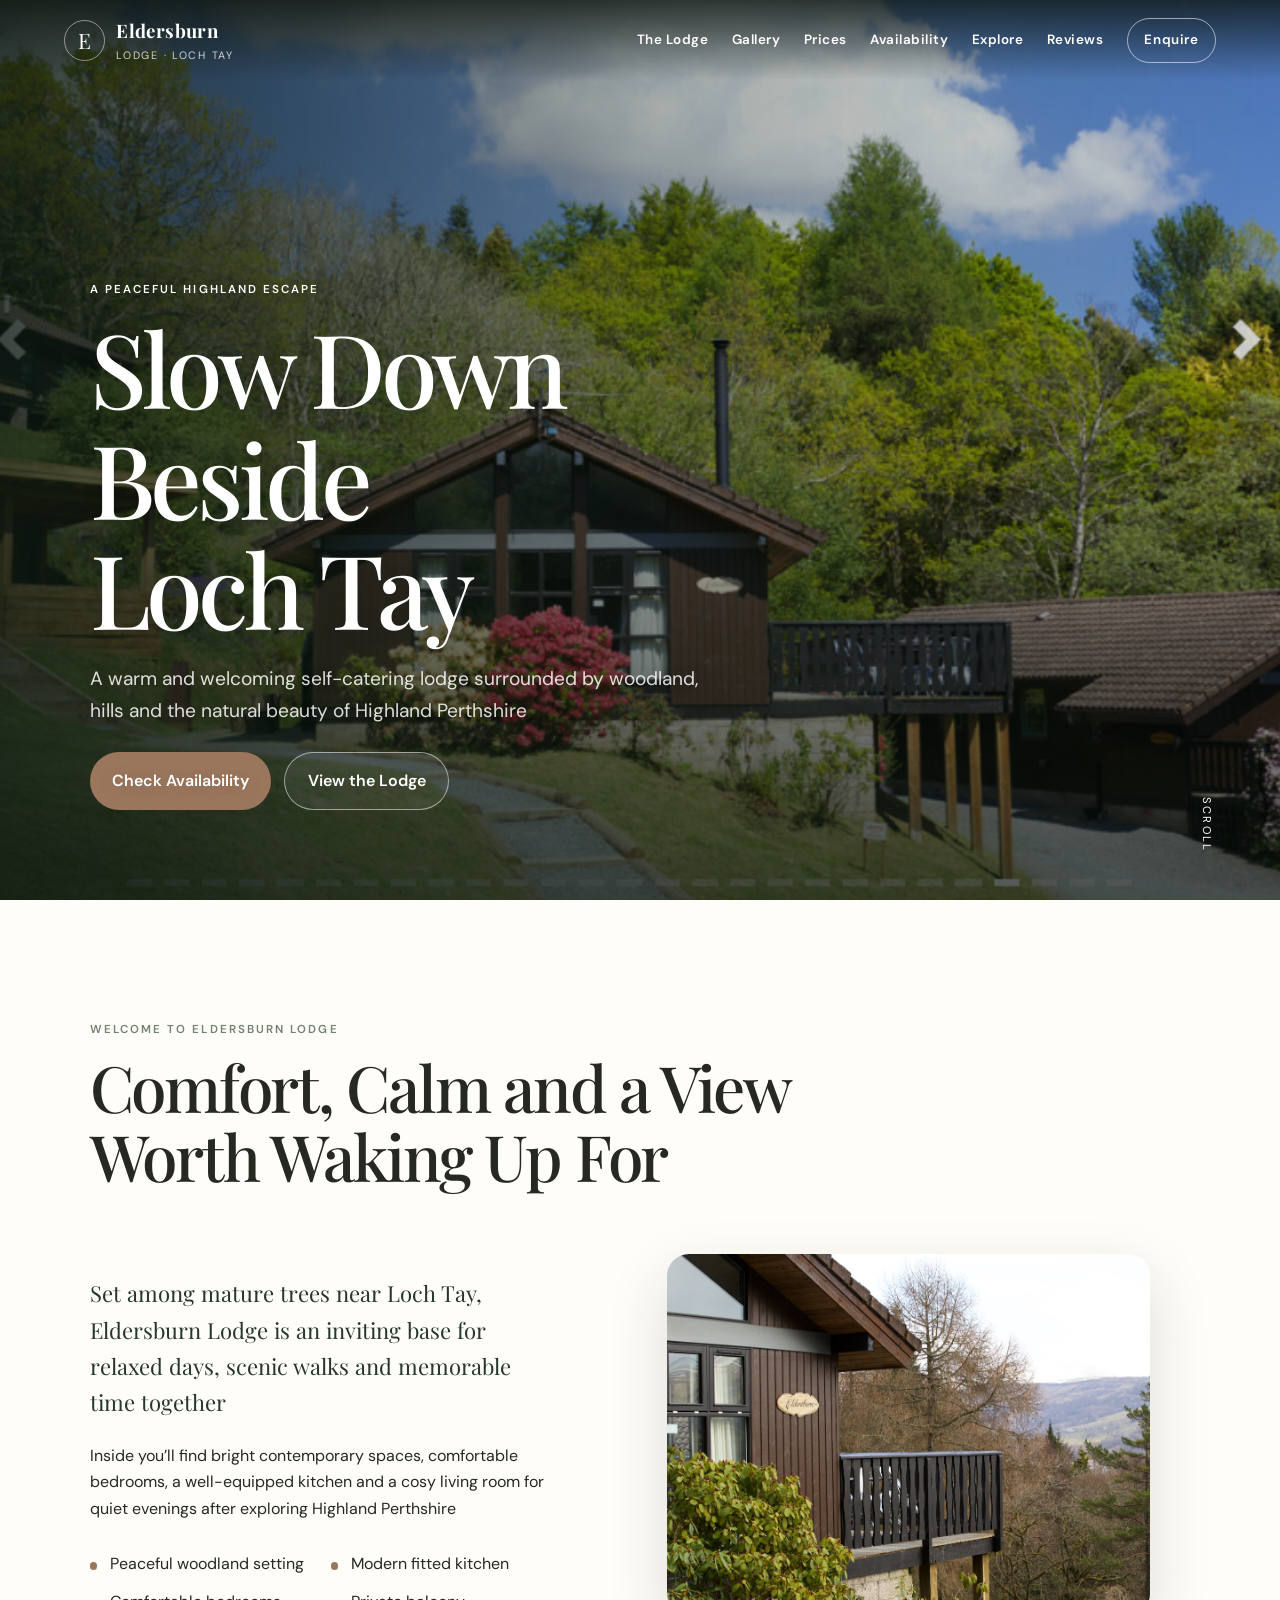
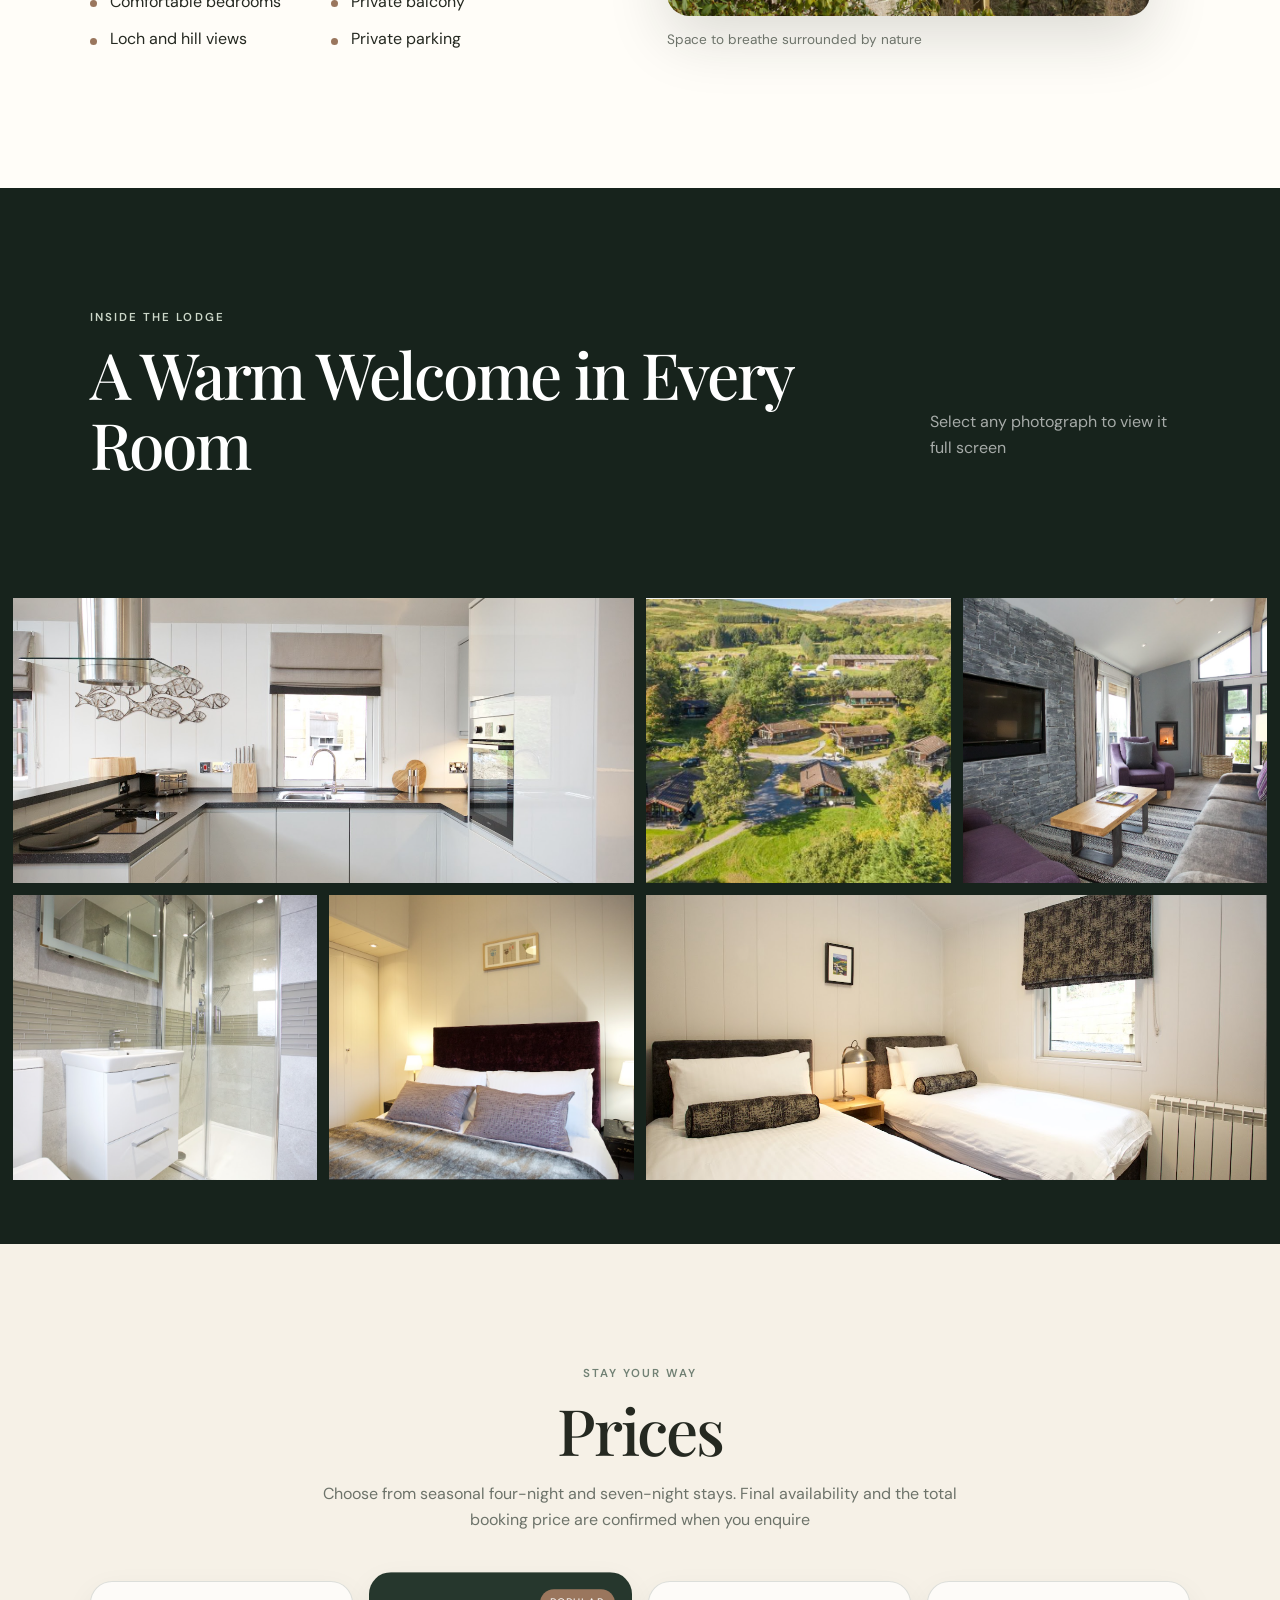
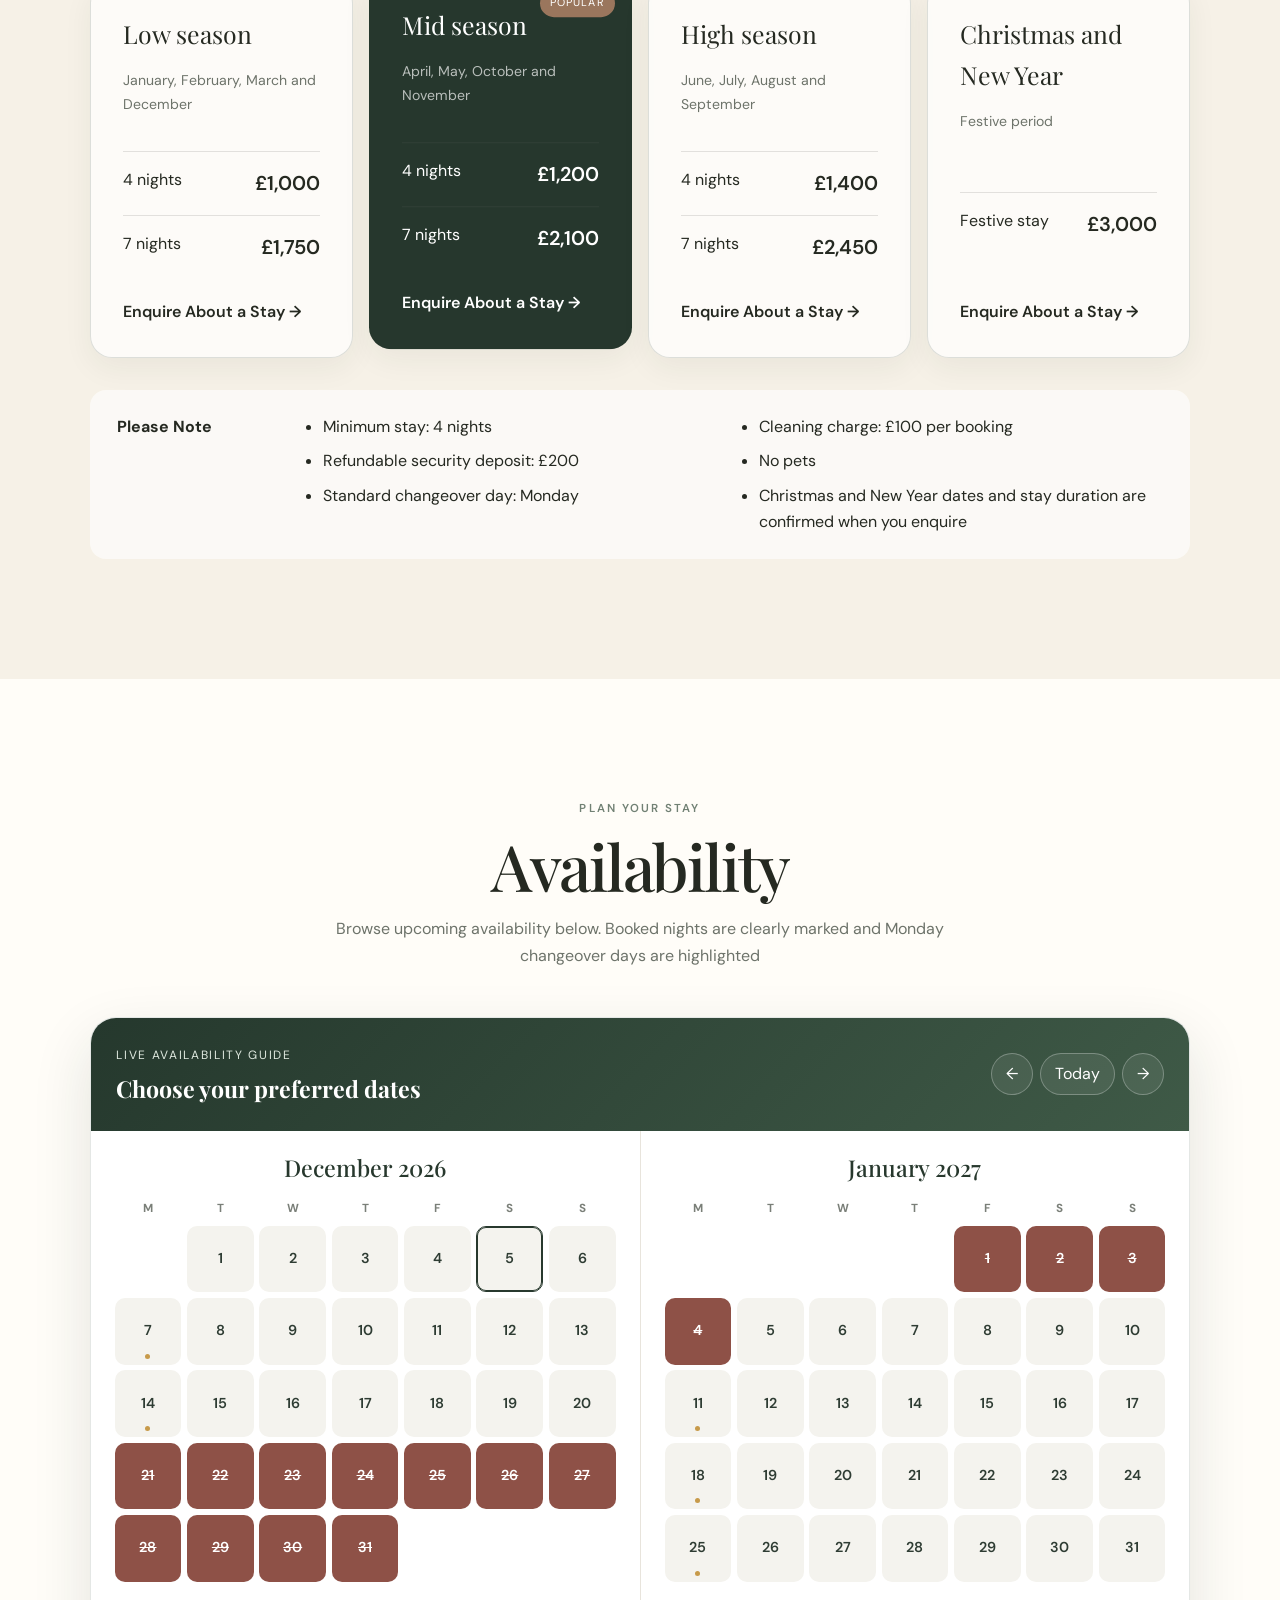
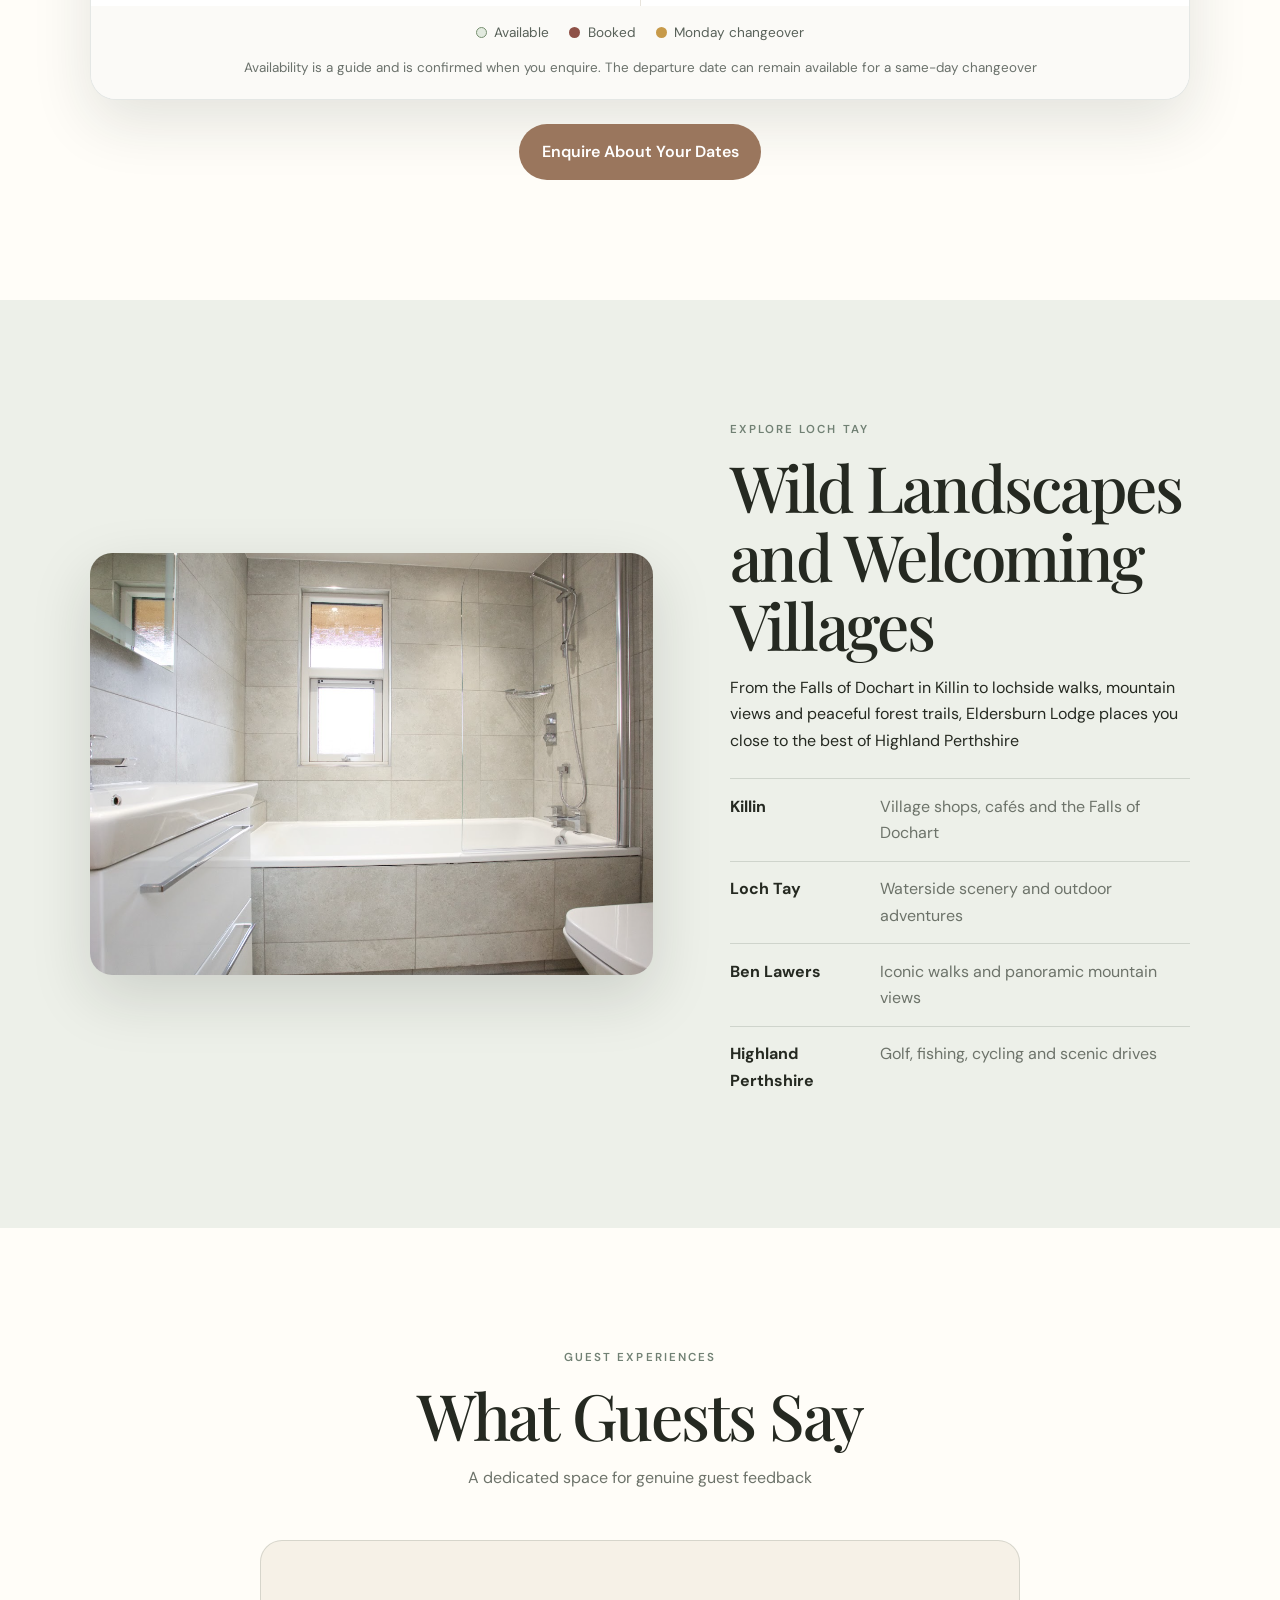
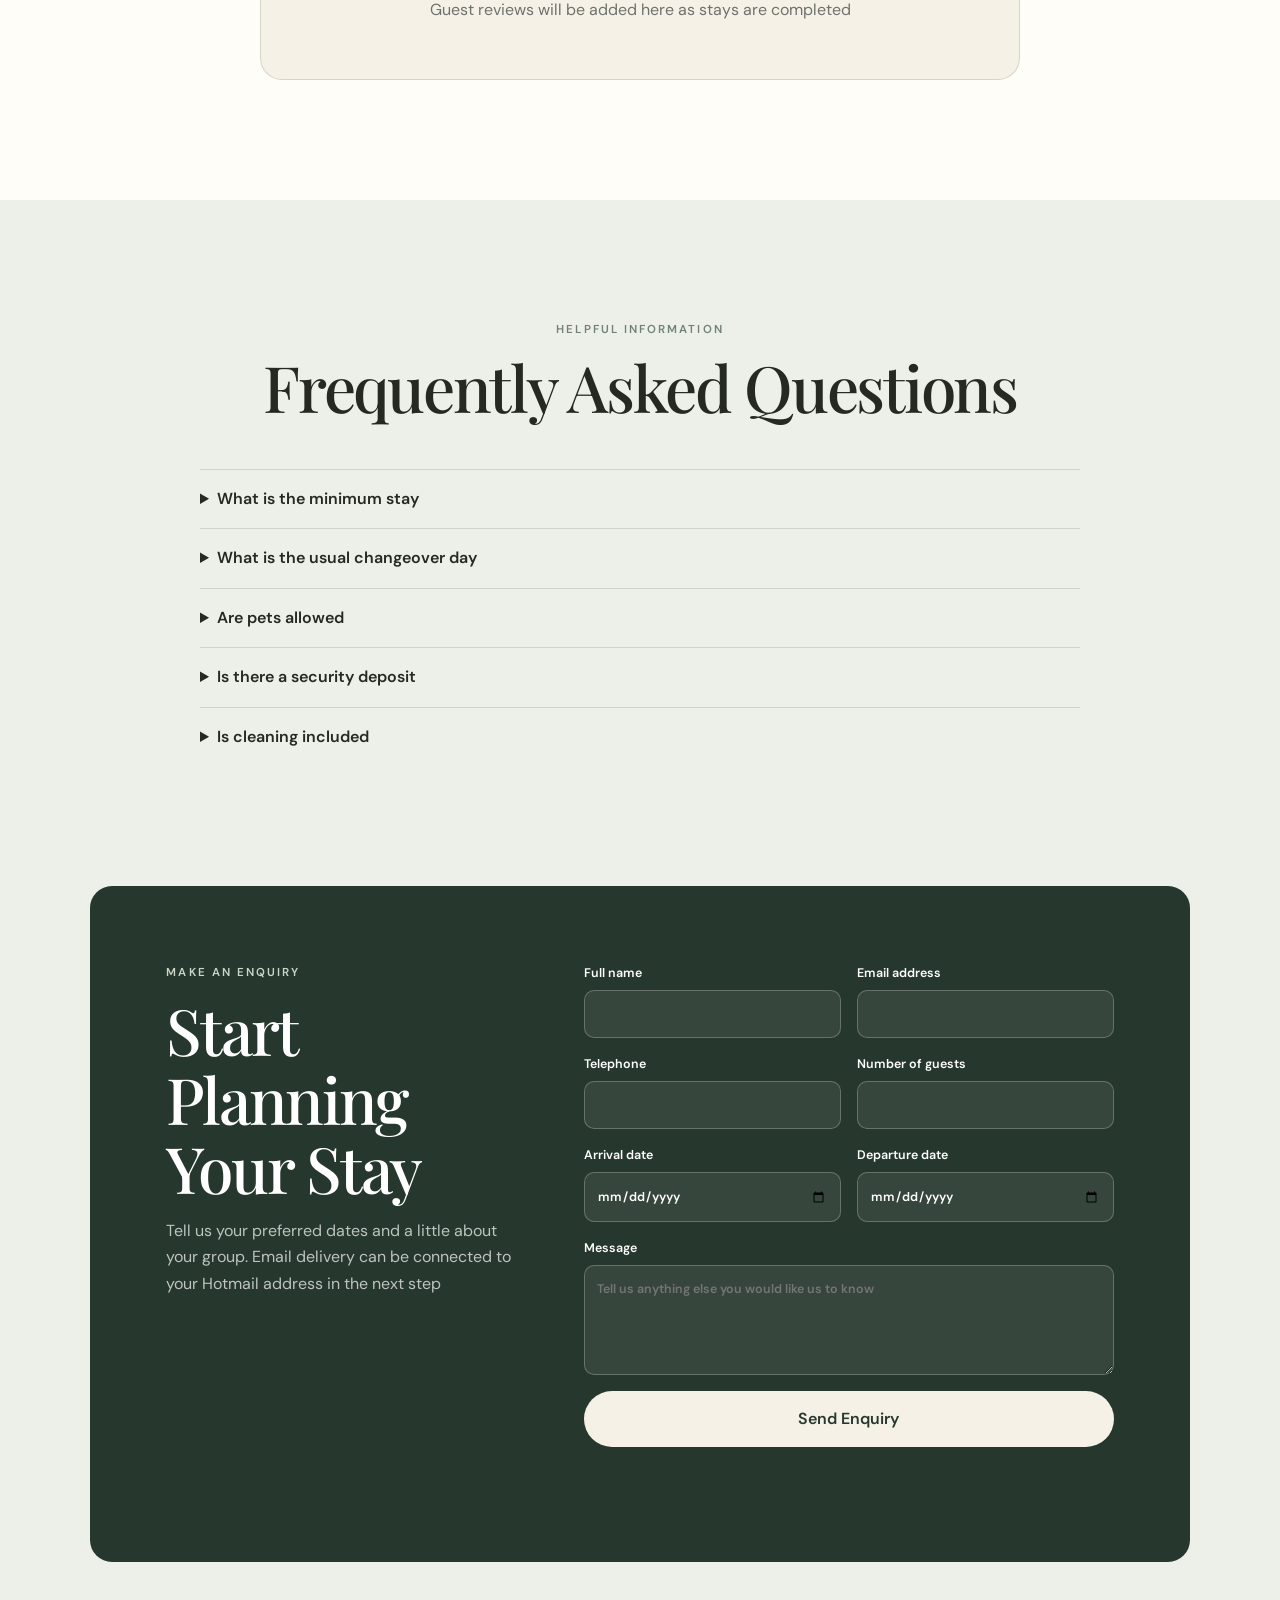
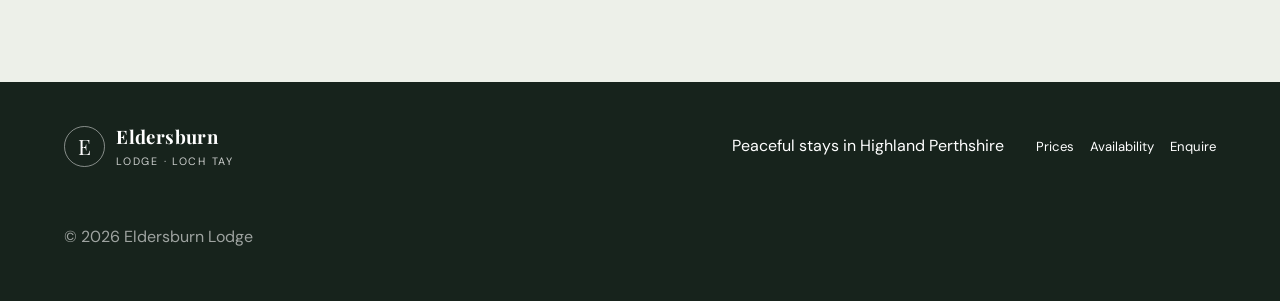
==== index.html @ 66b7338e "Update index.html" ====
<!doctype html>
<html lang="en-GB">
<head>
  <meta charset="utf-8">
  <meta name="viewport" content="width=device-width, initial-scale=1">
  <meta name="description" content="Eldersburn Lodge, a peaceful self-catering holiday lodge near Loch Tay and Killin in Highland Perthshire">
  <meta name="theme-color" content="#27382d">
  <meta property="og:title" content="Eldersburn Lodge | Loch Tay">
  <meta property="og:description" content="A peaceful Highland retreat near Loch Tay and Killin">
  <meta property="og:image" content="image1.png">
  <title>Eldersburn Lodge | Loch Tay</title>
  <link rel="preconnect" href="https://fonts.googleapis.com">
  <link rel="preconnect" href="https://fonts.gstatic.com" crossorigin>
  <link href="https://fonts.googleapis.com/css2?family=DM+Sans:wght@400;500;600&family=Playfair+Display:wght@500;600&display=swap" rel="stylesheet">
  <link rel="stylesheet" href="styles.css">
</head>
<body>
  <a class="skip-link" href="#main">Skip to content</a>

  <header class="site-header" id="top">
    <a class="brand" href="#top" aria-label="Eldersburn Lodge home">
      <span class="brand-mark">E</span>
      <span><strong>Eldersburn</strong><small>Lodge · Loch Tay</small></span>
    </a>
    <button class="menu-toggle" aria-expanded="false" aria-controls="site-nav">Menu</button>
    <nav id="site-nav" aria-label="Main navigation">
      <a href="#lodge">The Lodge</a>
      <a href="#gallery">Gallery</a>
      <a href="#prices">Prices</a>
      <a href="#availability">Availability</a>
      <a href="#area">Explore</a>
      <a href="#reviews">Reviews</a>
      <a class="nav-cta" href="#contact">Enquire</a>
    </nav>
  </header>

  <main id="main">
    <section class="hero" aria-labelledby="hero-title">
      <img src="image1.png" alt="Eldersburn Lodge in its peaceful woodland setting" class="hero-image">
      <div class="hero-shade"></div>
      <div class="hero-content">
        <p class="eyebrow">A peaceful Highland escape</p>
        <h1 id="hero-title">Slow Down Beside<br>Loch Tay</h1>
        <p class="hero-copy">A warm and welcoming self-catering lodge surrounded by woodland, hills and the natural beauty of Highland Perthshire</p>
        <div class="hero-actions">
          <a class="button button-primary" href="#availability">Check Availability</a>
          <a class="button button-ghost" href="#gallery">View the Lodge</a>
        </div>
      </div>
      <a class="scroll-cue" href="#lodge" aria-label="Scroll to lodge details">Scroll</a>
    </section>

    <section class="intro section" id="lodge">
      <div class="section-heading reveal">
        <p class="eyebrow dark">Welcome to Eldersburn Lodge</p>
        <h2>Comfort, Calm and a View Worth Waking Up For</h2>
      </div>
      <div class="intro-grid">
        <div class="intro-copy reveal">
          <p class="lead">Set among mature trees near Loch Tay, Eldersburn Lodge is an inviting base for relaxed days, scenic walks and memorable time together</p>
          <p>Inside you’ll find bright contemporary spaces, comfortable bedrooms, a well-equipped kitchen and a cosy living room for quiet evenings after exploring Highland Perthshire</p>
          <div class="feature-list" aria-label="Lodge highlights">
            <span>Peaceful woodland setting</span>
            <span>Modern fitted kitchen</span>
            <span>Comfortable bedrooms</span>
            <span>Private balcony</span>
            <span>Loch and hill views</span>
            <span>Private parking</span>
          </div>
        </div>
        <figure class="feature-image reveal">
          <img src="image2.png" alt="Eldersburn Lodge balcony overlooking the woodland landscape">
          <figcaption>Space to breathe surrounded by nature</figcaption>
        </figure>
      </div>
    </section>

    <section class="gallery-section" id="gallery">
      <div class="gallery-heading section reveal">
        <div>
          <p class="eyebrow light">Inside the lodge</p>
          <h2>A Warm Welcome in Every Room</h2>
        </div>
        <p>Select any photograph to view it full screen</p>
      </div>
      <div class="gallery-grid">
        <button class="gallery-item gallery-wide" data-image="image5.png" aria-label="Open living room photograph"><img src="image5.png" alt="Cosy contemporary living room with stone feature wall"></button>
        <button class="gallery-item" data-image="image4.png" aria-label="Open kitchen photograph"><img src="image4.png" alt="Bright modern fitted kitchen"></button>
        <button class="gallery-item" data-image="image6.png" aria-label="Open double bedroom photograph"><img src="image6.png" alt="Comfortable double bedroom"></button>
        <button class="gallery-item" data-image="image8.png" aria-label="Open twin bedroom photograph"><img src="image8.png" alt="Comfortable twin bedroom"></button>
        <button class="gallery-item" data-image="image7.png" aria-label="Open shower room photograph"><img src="image7.png" alt="Modern shower room"></button>
        <button class="gallery-item gallery-wide" data-image="image9.png" aria-label="Open bathroom photograph"><img src="image9.png" alt="Modern family bathroom"></button>
      </div>
    </section>

    <section class="prices section" id="prices">
      <div class="section-heading centred reveal">
        <p class="eyebrow dark">Stay your way</p>
        <h2>Prices</h2>
        <p>Choose from seasonal four-night and seven-night stays. Final availability and the total booking price are confirmed when you enquire</p>
      </div>
      <div id="price-grid" class="price-grid reveal" aria-live="polite"></div>
      <div id="price-notes" class="price-notes reveal"></div>
    </section>

    <section class="availability section" id="availability">
      <div class="section-heading centred reveal">
        <p class="eyebrow dark">Plan your stay</p>
        <h2>Availability</h2>
        <p>Browse upcoming availability below. Booked nights are clearly marked and Monday changeover days are highlighted</p>
      </div>
      <div class="calendar-shell reveal">
        <div class="calendar-topline">
          <div>
            <span class="calendar-kicker">Live availability guide</span>
            <strong>Choose your preferred dates</strong>
          </div>
          <div class="calendar-nav">
            <button id="prev-month" type="button" aria-label="Show previous months">←</button>
            <button id="today-month" type="button">Today</button>
            <button id="next-month" type="button" aria-label="Show next months">→</button>
          </div>
        </div>
        <div id="calendar-months" class="calendar-months" aria-live="polite"></div>
        <div class="calendar-key">
          <span><i class="available-dot"></i>Available</span>
          <span><i class="booked-dot"></i>Booked</span>
          <span><i class="changeover-dot"></i>Monday changeover</span>
        </div>
        <p class="calendar-note">Availability is a guide and is confirmed when you enquire. The departure date can remain available for a same-day changeover</p>
      </div>
      <div class="availability-cta reveal">
        <a class="button button-primary" href="#contact">Enquire About Your Dates</a>
      </div>
    </section>

    <section class="area section" id="area">
      <div class="area-image reveal">
        <img src="image10.png" alt="Aerial view of the lodge site and surrounding Highland landscape">
      </div>
      <div class="area-copy reveal">
        <p class="eyebrow dark">Explore Loch Tay</p>
        <h2>Wild Landscapes and Welcoming Villages</h2>
        <p>From the Falls of Dochart in Killin to lochside walks, mountain views and peaceful forest trails, Eldersburn Lodge places you close to the best of Highland Perthshire</p>
        <div class="nearby-list">
          <div><strong>Killin</strong><span>Village shops, cafés and the Falls of Dochart</span></div>
          <div><strong>Loch Tay</strong><span>Waterside scenery and outdoor adventures</span></div>
          <div><strong>Ben Lawers</strong><span>Iconic walks and panoramic mountain views</span></div>
          <div><strong>Highland Perthshire</strong><span>Golf, fishing, cycling and scenic drives</span></div>
        </div>
      </div>
    </section>

    <section class="reviews section" id="reviews">
      <div class="section-heading centred reveal">
        <p class="eyebrow dark">Guest experiences</p>
        <h2>What Guests Say</h2>
        <p>A dedicated space for genuine guest feedback</p>
      </div>
      <div class="review-coming reveal">
        <p>Guest reviews will be added here as stays are completed</p>
      </div>
    </section>

    <section class="faq section" id="faq">
      <div class="section-heading centred reveal">
        <p class="eyebrow dark">Helpful information</p>
        <h2>Frequently Asked Questions</h2>
      </div>
      <div class="faq-list reveal">
        <details><summary>What is the minimum stay</summary><p>The minimum stay is four nights</p></details>
        <details><summary>What is the usual changeover day</summary><p>The standard changeover day is Monday</p></details>
        <details><summary>Are pets allowed</summary><p>No pets are permitted at Eldersburn Lodge</p></details>
        <details><summary>Is there a security deposit</summary><p>A refundable security deposit of £200 applies to each booking</p></details>
        <details><summary>Is cleaning included</summary><p>A £100 cleaning charge is added to each booking</p></details>
      </div>
    </section>

    <section class="contact section" id="contact">
      <div class="contact-panel reveal">
        <div class="contact-copy">
          <p class="eyebrow light">Make an enquiry</p>
          <h2>Start Planning Your Stay</h2>
          <p>Tell us your preferred dates and a little about your group. Email delivery can be connected to your Hotmail address in the next step</p>
        </div>
        <form
  id="enquiry-form"
  class="enquiry-form"
  action="https://api.web3forms.com/submit"
  method="POST"
>
  <input
    type="hidden"
    name="access_key"
    value="c713b355-9722-47a0-9a11-5f184ff45fe0"
  >
  <input
    type="hidden"
    name="subject"
    value="New enquiry from Eldersburn Lodge website"
  >
  <input
    type="hidden"
    name="from_name"
    value="Eldersburn Lodge"
    >
          <div class="field-row">
            <label>Full name<input type="text" name="name" required autocomplete="name"></label>
            <label>Email address<input type="email" name="email" required autocomplete="email"></label>
          </div>
          <div class="field-row">
            <label>Telephone<input type="tel" name="phone" autocomplete="tel"></label>
            <label>Number of guests<input type="number" name="guests" min="1" max="10"></label>
          </div>
          <div class="field-row">
            <label>Arrival date<input type="date" name="arrival" required></label>
            <label>Departure date<input type="date" name="departure" required></label>
          </div>
          <label>Message<textarea name="message" rows="4" placeholder="Tell us anything else you would like us to know"></textarea></label>
          <button class="button button-light" type="submit">Send Enquiry</button>
          <p id="form-status" class="form-status" aria-live="polite"></p>
        </form>
      </div>
    </section>
  </main>

  <footer>
    <a class="brand footer-brand" href="#top"><span class="brand-mark">E</span><span><strong>Eldersburn</strong><small>Lodge · Loch Tay</small></span></a>
    <p>Peaceful stays in Highland Perthshire</p>
    <div class="footer-links"><a href="#prices">Prices</a><a href="#availability">Availability</a><a href="#contact">Enquire</a></div>
    <p class="copyright">© <span id="year"></span> Eldersburn Lodge</p>
  </footer>

  <dialog id="lightbox" class="lightbox">
    <button id="close-lightbox" aria-label="Close photograph">×</button>
    <button id="prev-photo" class="lightbox-nav prev" aria-label="Previous photograph">‹</button>
    <img id="lightbox-image" src="" alt="Expanded lodge photograph">
    <button id="next-photo" class="lightbox-nav next" aria-label="Next photograph">›</button>
  </dialog>

  <script src="site-config.js"></script>
  <script src="script.js"></script>
</body>
</html>
---- styles.css ----
:root {
  --forest: #26372d;
  --forest-deep: #17231c;
  --sage: #718174;
  --moss: #89977d;
  --cream: #f6f1e7;
  --paper: #fffdf8;
  --sand: #d9cdbb;
  --clay: #9a765d;
  --ink: #252921;
  --muted: #6d736a;
  --line: rgba(38, 55, 45, .15);
  --shadow: 0 22px 60px rgba(24, 36, 28, .15);
  --radius: 22px;
}
* { box-sizing: border-box; }
html { scroll-behavior: smooth; }
body { margin: 0; color: var(--ink); background: var(--paper); font-family: "DM Sans", sans-serif; line-height: 1.65; }
img { display: block; width: 100%; }
a { color: inherit; }
button, input, textarea { font: inherit; }
.skip-link { position: fixed; left: 1rem; top: -5rem; z-index: 1000; background: #fff; padding: .75rem 1rem; border-radius: 6px; }
.skip-link:focus { top: 1rem; }
.site-header { position: fixed; inset: 0 0 auto; z-index: 50; display: flex; align-items: center; justify-content: space-between; padding: 1rem 5vw; color: #fff; background: linear-gradient(to bottom, rgba(12,20,15,.78), transparent); }
.brand { display: inline-flex; align-items: center; gap: .72rem; text-decoration: none; }
.brand-mark { width: 2.55rem; height: 2.55rem; display: grid; place-items: center; border: 1px solid rgba(255,255,255,.48); border-radius: 50%; font-family: "Playfair Display", serif; font-size: 1.32rem; }
.brand strong, .brand small { display: block; }
.brand strong { font-family: "Playfair Display", serif; font-size: 1.16rem; letter-spacing: .02em; }
.brand small { font-size: .67rem; text-transform: uppercase; letter-spacing: .16em; opacity: .78; }
#site-nav { display: flex; align-items: center; gap: 1.45rem; }
#site-nav a { text-decoration: none; font-size: .84rem; font-weight: 600; letter-spacing: .04em; }
.nav-cta { border: 1px solid rgba(255,255,255,.56); border-radius: 999px; padding: .65rem 1.05rem; }
.menu-toggle { display: none; color: #fff; background: transparent; border: 1px solid rgba(255,255,255,.45); border-radius: 999px; padding: .45rem .8rem; }
.hero { position: relative; min-height: 100svh; display: flex; align-items: flex-end; overflow: hidden; color: #fff; }
.hero-image { position: absolute; inset: 0; height: 100%; object-fit: cover; animation: heroZoom 18s ease-out both; }
@keyframes heroZoom { from { transform: scale(1.03); } to { transform: scale(1.1); } }
.hero-shade { position: absolute; inset: 0; background: linear-gradient(90deg, rgba(13,25,18,.78) 0%, rgba(13,25,18,.36) 52%, rgba(13,25,18,.15)), linear-gradient(0deg, rgba(5,12,8,.62), transparent 48%); }
.hero-content { position: relative; z-index: 2; max-width: 790px; padding: 0 7vw 10vh; }
.eyebrow { margin: 0 0 .8rem; text-transform: uppercase; letter-spacing: .18em; font-size: .72rem; font-weight: 600; }
.eyebrow.dark { color: var(--sage); }
.eyebrow.light { color: #cbd6c8; }
h1, h2, h3 { font-family: "Playfair Display", serif; font-weight: 500; line-height: 1.08; margin: 0; }
h1 { font-size: clamp(3.4rem, 8vw, 7.7rem); letter-spacing: -.045em; }
h2 { font-size: clamp(2.3rem, 5vw, 4.25rem); letter-spacing: -.035em; }
.hero-copy { max-width: 650px; font-size: clamp(1rem, 2vw, 1.2rem); color: rgba(255,255,255,.85); }
.hero-actions { display: flex; gap: .8rem; flex-wrap: wrap; margin-top: 1.6rem; }
.button { display: inline-flex; justify-content: center; align-items: center; text-decoration: none; border: 0; border-radius: 999px; padding: .92rem 1.4rem; font-weight: 600; cursor: pointer; }
.button-primary { color: #fff; background: var(--clay); }
.button-ghost { color: #fff; border: 1px solid rgba(255,255,255,.52); background: rgba(255,255,255,.06); }
.button-light { color: var(--forest); background: var(--cream); }
.scroll-cue { position: absolute; z-index: 3; right: 5vw; bottom: 3rem; color: #fff; text-decoration: none; font-size: .7rem; letter-spacing: .2em; text-transform: uppercase; writing-mode: vertical-rl; }
.section { padding: 7.5rem 7vw; }
.section-heading { max-width: 870px; }
.section-heading.centred { margin: 0 auto 3rem; text-align: center; }
.section-heading p:not(.eyebrow) { max-width: 680px; margin: 1rem auto 0; color: var(--muted); }
.intro-grid { display: grid; grid-template-columns: .9fr 1.1fr; gap: clamp(2rem, 6vw, 7rem); align-items: center; margin-top: 3rem; }
.intro-copy .lead { font-family: "Playfair Display", serif; font-size: 1.38rem; color: var(--forest); }
.feature-list { display: grid; grid-template-columns: 1fr 1fr; gap: .7rem 1.4rem; margin-top: 1.8rem; }
.feature-list span { position: relative; padding-left: 1.25rem; }
.feature-list span::before { content: ""; position: absolute; left: 0; top: .72em; width: .45rem; height: .45rem; background: var(--clay); border-radius: 50%; }
.feature-image img { aspect-ratio: 4/3; object-fit: cover; border-radius: var(--radius); box-shadow: var(--shadow); }
.feature-image figcaption { margin-top: .8rem; color: var(--muted); font-size: .85rem; }
.gallery-section { background: var(--forest-deep); color: #fff; padding-bottom: 5vw; }
.gallery-heading { display: flex; justify-content: space-between; align-items: end; gap: 2rem; }
.gallery-heading > p { max-width: 260px; color: rgba(255,255,255,.62); }
.gallery-grid { display: grid; grid-template-columns: repeat(4, 1fr); grid-auto-rows: 285px; gap: .75rem; padding: 0 1vw; }
.gallery-item { padding: 0; border: 0; overflow: hidden; cursor: zoom-in; background: #111; }
.gallery-item img { height: 100%; object-fit: cover; transition: transform .55s ease, opacity .4s ease; }
.gallery-item:hover img { transform: scale(1.045); opacity: .88; }
.gallery-wide { grid-column: span 2; }
.prices { background: var(--cream); }
.price-grid { display: grid; grid-template-columns: repeat(4, 1fr); gap: 1rem; }
.price-card { position: relative; display: flex; flex-direction: column; min-height: 360px; padding: 2rem; border: 1px solid var(--line); border-radius: var(--radius); background: rgba(255,255,255,.72); box-shadow: 0 10px 30px rgba(36,49,40,.06); }
.price-card.featured { color: #fff; background: var(--forest); transform: translateY(-.55rem); }
.price-badge { position: absolute; right: 1rem; top: 1rem; background: var(--clay); color: #fff; padding: .3rem .65rem; border-radius: 999px; font-size: .68rem; text-transform: uppercase; letter-spacing: .1em; }
.price-season { margin: 0; font-family: "Playfair Display", serif; font-size: 1.55rem; }
.price-dates { min-height: 3rem; color: var(--muted); font-size: .88rem; }
.featured .price-dates { color: rgba(255,255,255,.68); }
.price-card dl { margin: 1.2rem 0; }
.price-card dl div { display: flex; justify-content: space-between; gap: 1rem; border-top: 1px solid currentColor; border-color: rgba(100,100,100,.18); padding: .95rem 0; }
.price-card dd { margin: 0; font-size: 1.25rem; font-weight: 600; }
.price-link { margin-top: auto; font-weight: 600; text-decoration: none; }
.price-notes { margin-top: 2rem; display: grid; grid-template-columns: 150px 1fr; gap: 1rem; padding: 1.5rem 1.7rem; border-radius: 16px; background: rgba(255,255,255,.62); }
.price-notes ul { margin: 0; display: grid; grid-template-columns: repeat(2, minmax(0,1fr)); gap: .5rem 2rem; }
.availability { background: var(--paper); }
.calendar-card { max-width: 1060px; margin: 0 auto; overflow: hidden; border: 1px solid var(--line); border-radius: var(--radius); background: #fff; box-shadow: var(--shadow); }
.calendar-embed-header { display: flex; justify-content: space-between; align-items: center; gap: 1rem; padding: 1rem 1.25rem; color: #fff; background: var(--forest); }
.calendar-embed-header strong, .calendar-embed-header span { display: block; }
.calendar-embed-header span { opacity: .7; font-size: .82rem; }
.small-link { color: #fff; text-decoration: none; border: 1px solid rgba(255,255,255,.35); border-radius: 999px; padding: .5rem .8rem; font-size: .78rem; }
#outlook-calendar { width: 100%; height: 680px; border: 0; background: #fff; }
.calendar-toolbar { display: flex; align-items: center; justify-content: space-between; padding: 1.25rem 1.5rem; background: var(--forest); color: #fff; }
.calendar-toolbar button { color: #fff; background: transparent; border: 1px solid rgba(255,255,255,.3); border-radius: 50%; width: 2.5rem; height: 2.5rem; cursor: pointer; }
.calendar-toolbar h3 { font-size: 1.35rem; }
.calendar-weekdays, .calendar-grid { display: grid; grid-template-columns: repeat(7, 1fr); }
.calendar-weekdays { padding: .8rem 1rem; font-size: .72rem; font-weight: 600; text-align: center; color: var(--muted); text-transform: uppercase; letter-spacing: .1em; }
.calendar-grid { padding: 0 1rem 1rem; }
.calendar-day { position: relative; min-height: 76px; display: grid; place-items: center; border: 1px solid #eeeae1; background: #fbfaf6; }
.calendar-day.muted { opacity: .35; }
.calendar-day.booked { color: #fff; background: #8b5e54; }
.calendar-day.today { box-shadow: inset 0 0 0 2px var(--clay); }
.calendar-day.changeover:not(.booked)::after { content: ""; position: absolute; bottom: 7px; width: .35rem; height: .35rem; border-radius: 50%; background: #c79d4a; }
.calendar-key { display: flex; gap: 1.2rem; flex-wrap: wrap; padding: 1rem 1.5rem 0; font-size: .82rem; }
.calendar-key span { display: inline-flex; align-items: center; gap: .45rem; }
.calendar-key i { width: .65rem; height: .65rem; border-radius: 50%; }
.available-dot { background: #dfe8dd; }
.booked-dot { background: #8b5e54; }
.changeover-dot { background: #c79d4a; }
.calendar-note { margin: 0; padding: 1rem 1.5rem 1.4rem; color: var(--muted); font-size: .8rem; }
.availability-cta { display: flex; justify-content: center; margin-top: 1.5rem; }
.area { display: grid; grid-template-columns: 1.1fr .9fr; gap: clamp(2rem, 6vw, 6rem); align-items: center; background: #edf0e9; }
.area-image img { aspect-ratio: 4/3; object-fit: cover; border-radius: var(--radius); box-shadow: var(--shadow); }
.nearby-list { margin-top: 1.5rem; }
.nearby-list div { display: grid; grid-template-columns: 150px 1fr; border-top: 1px solid var(--line); padding: .9rem 0; }
.nearby-list span { color: var(--muted); }
.reviews { background: var(--paper); }
.review-grid { display: grid; grid-template-columns: repeat(3, 1fr); gap: 1rem; }
.review-grid blockquote { margin: 0; min-height: 250px; padding: 2rem; border-radius: var(--radius); background: var(--cream); }
.review-grid blockquote span { font-family: "Playfair Display", serif; font-size: 4rem; color: var(--clay); line-height: .6; }
.review-grid blockquote p { font-family: "Playfair Display", serif; font-size: 1.28rem; }
.review-grid cite { color: var(--muted); font-style: normal; font-size: .83rem; }
.faq { background: #edf0e9; }
.faq-list { max-width: 880px; margin: 0 auto; }
.faq-list details { border-top: 1px solid var(--line); padding: 1rem 0; }
.faq-list summary { cursor: pointer; font-weight: 600; }
.faq-list p { color: var(--muted); }
.contact { padding-top: 0; background: #edf0e9; }
.contact-panel { display: grid; grid-template-columns: .8fr 1.2fr; gap: 4rem; padding: clamp(2rem, 6vw, 5rem); border-radius: var(--radius); color: #fff; background: var(--forest); }
.contact-copy h2 { max-width: 460px; }
.contact-copy p:not(.eyebrow) { color: rgba(255,255,255,.7); }
.enquiry-form { display: grid; gap: 1rem; }
.field-row { display: grid; grid-template-columns: 1fr 1fr; gap: 1rem; }
.enquiry-form label { display: grid; gap: .4rem; font-size: .78rem; font-weight: 600; }
.enquiry-form input, .enquiry-form textarea { width: 100%; border: 1px solid rgba(255,255,255,.24); border-radius: 10px; padding: .8rem; color: #fff; background: rgba(255,255,255,.08); }
.enquiry-form input:focus, .enquiry-form textarea:focus { outline: 2px solid #d7c7ae; outline-offset: 2px; }
.form-status { min-height: 1.4rem; margin: 0; color: #dce7d9; font-size: .82rem; }
footer { display: grid; grid-template-columns: 1fr auto auto; align-items: center; gap: 2rem; padding: 2.2rem 5vw; color: #fff; background: var(--forest-deep); }
.footer-links { display: flex; gap: 1rem; }
.footer-links a { text-decoration: none; font-size: .82rem; }
.copyright { opacity: .58; }
.lightbox { width: min(95vw, 1200px); max-width: none; border: 0; padding: 0; background: transparent; overflow: visible; }
.lightbox::backdrop { background: rgba(0,0,0,.88); }
.lightbox img { max-height: 88vh; object-fit: contain; }
#close-lightbox { position: fixed; right: 2rem; top: 1.5rem; z-index: 3; border: 0; color: #fff; background: transparent; font-size: 2.5rem; cursor: pointer; }
.lightbox-nav { position: fixed; top: 50%; transform: translateY(-50%); border: 0; color: #fff; background: rgba(0,0,0,.25); width: 3.2rem; height: 3.2rem; border-radius: 50%; font-size: 2.2rem; cursor: pointer; }
.lightbox-nav.prev { left: 1.2rem; }
.lightbox-nav.next { right: 1.2rem; }
.reveal { opacity: 0; transform: translateY(25px); transition: opacity .75s ease, transform .75s ease; }
.reveal.visible { opacity: 1; transform: none; }
@media (prefers-reduced-motion: reduce) { * { scroll-behavior: auto !important; animation: none !important; transition: none !important; } .reveal { opacity: 1; transform: none; } }
@media (max-width: 980px) {
  .menu-toggle { display: block; }
  #site-nav { position: absolute; right: 5vw; top: 4.8rem; display: none; flex-direction: column; align-items: stretch; min-width: 220px; padding: 1rem; border-radius: 16px; background: rgba(23,35,28,.96); box-shadow: var(--shadow); }
  #site-nav.open { display: flex; }
  .intro-grid, .area, .contact-panel { grid-template-columns: 1fr; }
  .price-grid { grid-template-columns: 1fr 1fr; }
  .review-grid { grid-template-columns: 1fr; }
  .gallery-grid { grid-template-columns: repeat(2, 1fr); }
  .gallery-wide { grid-column: span 2; }
  footer { grid-template-columns: 1fr; text-align: center; justify-items: center; }
}
@media (max-width: 640px) {
  .site-header { padding: .85rem 1rem; }
  .section { padding: 5rem 1.2rem; }
  .hero-content { padding: 0 1.2rem 12vh; }
  h1 { font-size: clamp(3.1rem, 16vw, 5.3rem); }
  h2 { font-size: 2.45rem; }
  .gallery-heading { display: block; }
  .gallery-grid { grid-auto-rows: 210px; padding: 0; }
  .price-grid, .field-row { grid-template-columns: 1fr; }
  .price-card.featured { transform: none; }
  .price-notes { grid-template-columns: 1fr; }
  .price-notes ul { grid-template-columns: 1fr; padding-left: 1.2rem; }
  .feature-list { grid-template-columns: 1fr; }
  .calendar-day { min-height: 52px; }
  #outlook-calendar { height: 620px; }
  .calendar-embed-header { align-items: flex-start; flex-direction: column; }
  .nearby-list div { grid-template-columns: 1fr; gap: .2rem; }
  .contact-panel { gap: 2rem; padding: 2rem 1.2rem; }
  .scroll-cue { display: none; }
}

/* Version 4 refinements */
.site-header.scrolled {
  background: rgba(23,35,28,.94);
  box-shadow: 0 10px 35px rgba(8,18,12,.18);
  backdrop-filter: blur(14px);
}
.review-coming {
  max-width: 760px;
  margin: 0 auto;
  padding: 2.5rem;
  text-align: center;
  border: 1px solid var(--line);
  border-radius: var(--radius);
  background: var(--cream);
  color: var(--muted);
}
.button:hover, .nav-cta:hover, .small-link:hover { transform: translateY(-1px); }
.button { transition: transform .2s ease, opacity .2s ease; }
.hero-content { text-shadow: 0 2px 20px rgba(0,0,0,.2); }
@media (max-width: 640px) {
  .brand small { display: none; }
  .brand-mark { width: 2.2rem; height: 2.2rem; }
}


/* Version 5 availability calendar */
.calendar-shell{max-width:1120px;margin:0 auto;background:#fff;border:1px solid rgba(39,56,45,.12);border-radius:26px;box-shadow:0 22px 60px rgba(27,43,32,.12);overflow:hidden}
.calendar-topline{display:flex;align-items:center;justify-content:space-between;gap:1rem;padding:1.4rem 1.6rem;background:linear-gradient(135deg,#25382d,#3f5a47);color:#fff}
.calendar-topline strong{display:block;font-family:"Playfair Display",serif;font-size:1.45rem;margin-top:.2rem}
.calendar-kicker{font-size:.75rem;letter-spacing:.14em;text-transform:uppercase;color:#dfe9df}
.calendar-nav{display:flex;gap:.45rem;align-items:center}
.calendar-nav button{border:1px solid rgba(255,255,255,.28);background:rgba(255,255,255,.08);color:#fff;min-width:42px;height:42px;border-radius:999px;font:inherit;cursor:pointer;padding:0 .85rem;transition:.2s ease}
.calendar-nav button:hover{background:#fff;color:#25382d}
.calendar-months{display:grid;grid-template-columns:repeat(2,minmax(0,1fr));gap:1px;background:#e8e4dc}
.month-card{background:#fff;padding:1.5rem}
.month-card h3{text-align:center;font-family:"Playfair Display",serif;font-size:1.45rem;color:#27382d;margin:0 0 1.2rem}
.month-weekdays,.month-grid{display:grid;grid-template-columns:repeat(7,1fr);gap:.35rem}
.month-weekdays{margin-bottom:.45rem;color:#7a7f78;font-size:.73rem;font-weight:700;text-align:center}
.day{position:relative;display:grid;place-items:center;aspect-ratio:1;border-radius:10px;background:#f4f3ee;color:#2e3c33;font-weight:600;font-size:.9rem;border:1px solid transparent}
.day.blank{background:transparent;border:0}
.day.booked{background:#8e5147;color:#fff;text-decoration:line-through;text-decoration-thickness:1px}
.day.changeover:not(.booked)::after{content:"";position:absolute;bottom:5px;width:5px;height:5px;border-radius:50%;background:#c79a4a}
.day.today{border-color:#27382d;box-shadow:inset 0 0 0 1px #27382d}
.calendar-key{display:flex;justify-content:center;flex-wrap:wrap;gap:1.25rem;padding:1rem 1.5rem .45rem;background:#fbfaf7;color:#586159;font-size:.85rem}
.calendar-key span{display:flex;align-items:center;gap:.45rem}
.calendar-key i{width:11px;height:11px;border-radius:50%;display:inline-block}
.available-dot{background:#e2eadf;border:1px solid #789071}.booked-dot{background:#8e5147}.changeover-dot{background:#c79a4a}
.calendar-note{text-align:center;padding:.35rem 1.5rem 1.25rem;margin:0;background:#fbfaf7;color:#6a716b;font-size:.84rem}
@media(max-width:760px){.calendar-topline{align-items:flex-start;flex-direction:column}.calendar-months{grid-template-columns:1fr}.month-card{padding:1rem}.day{border-radius:8px}.calendar-nav{width:100%;justify-content:space-between}}
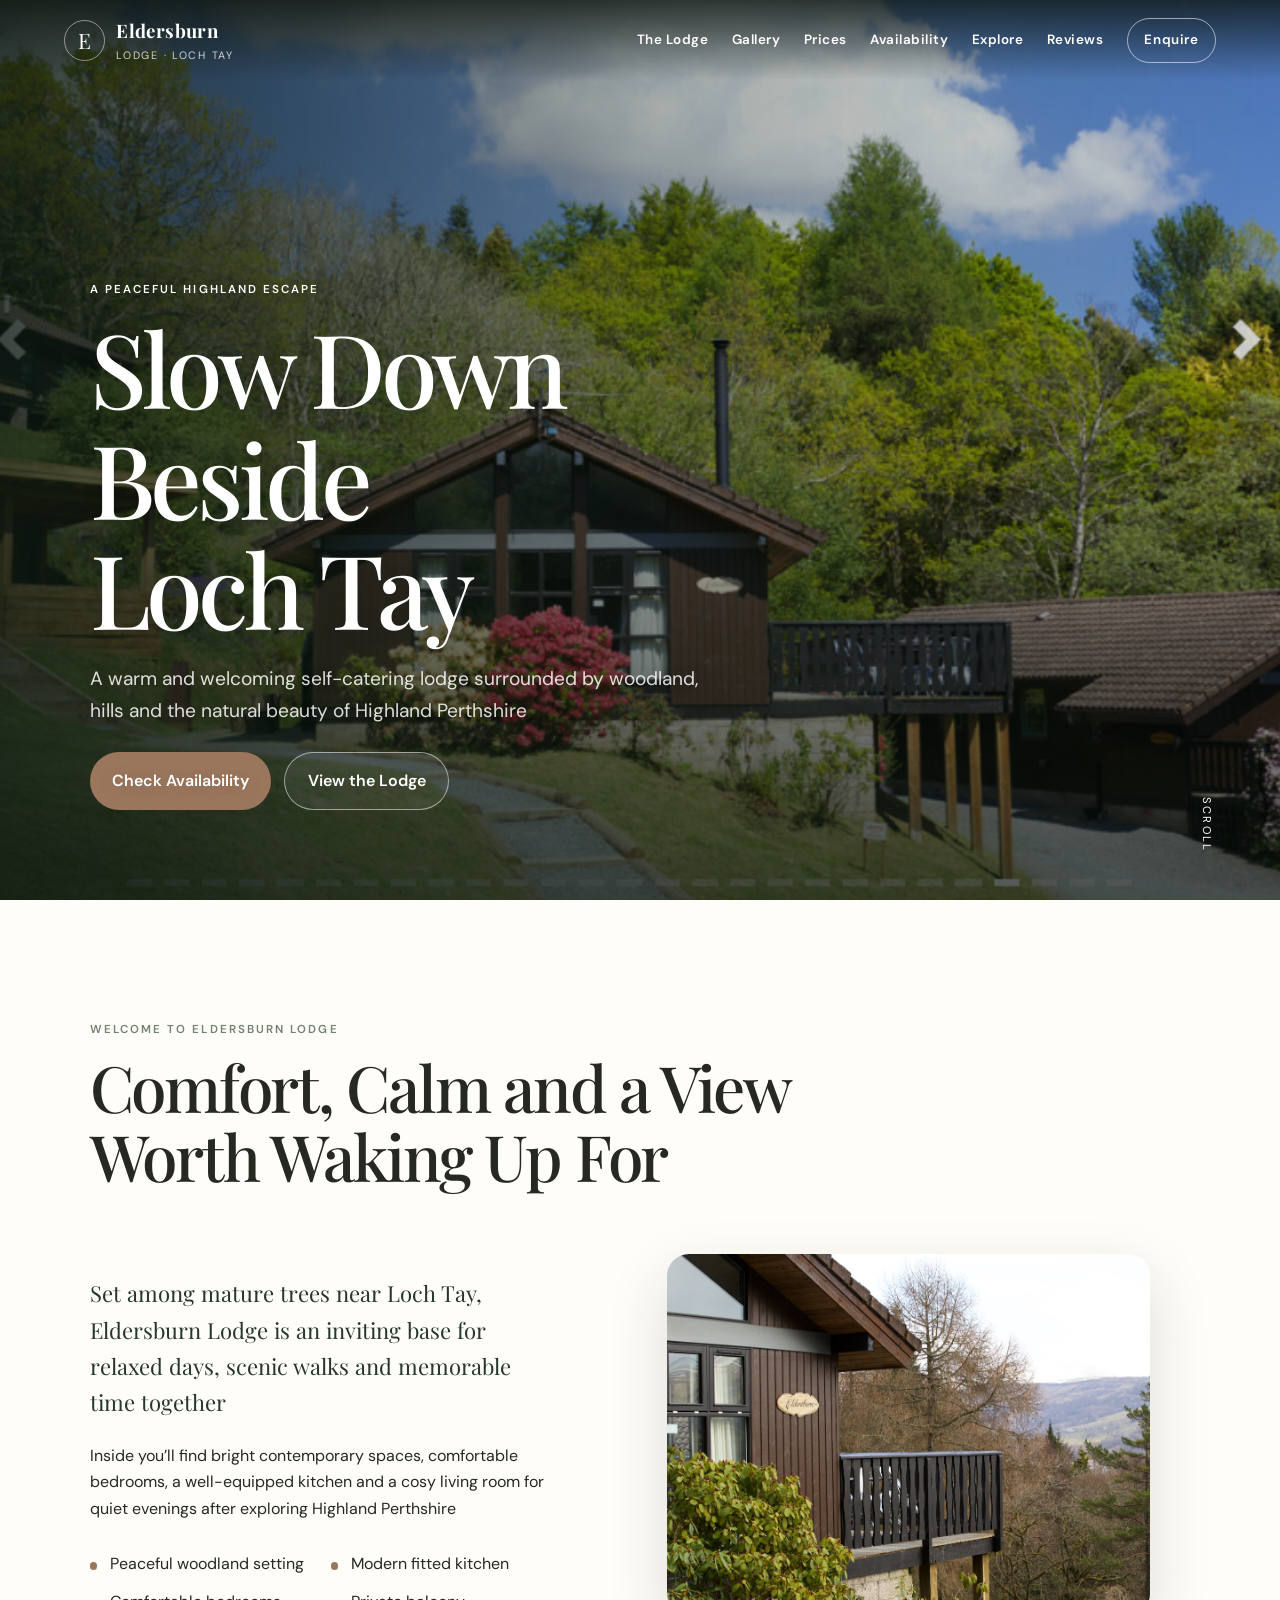
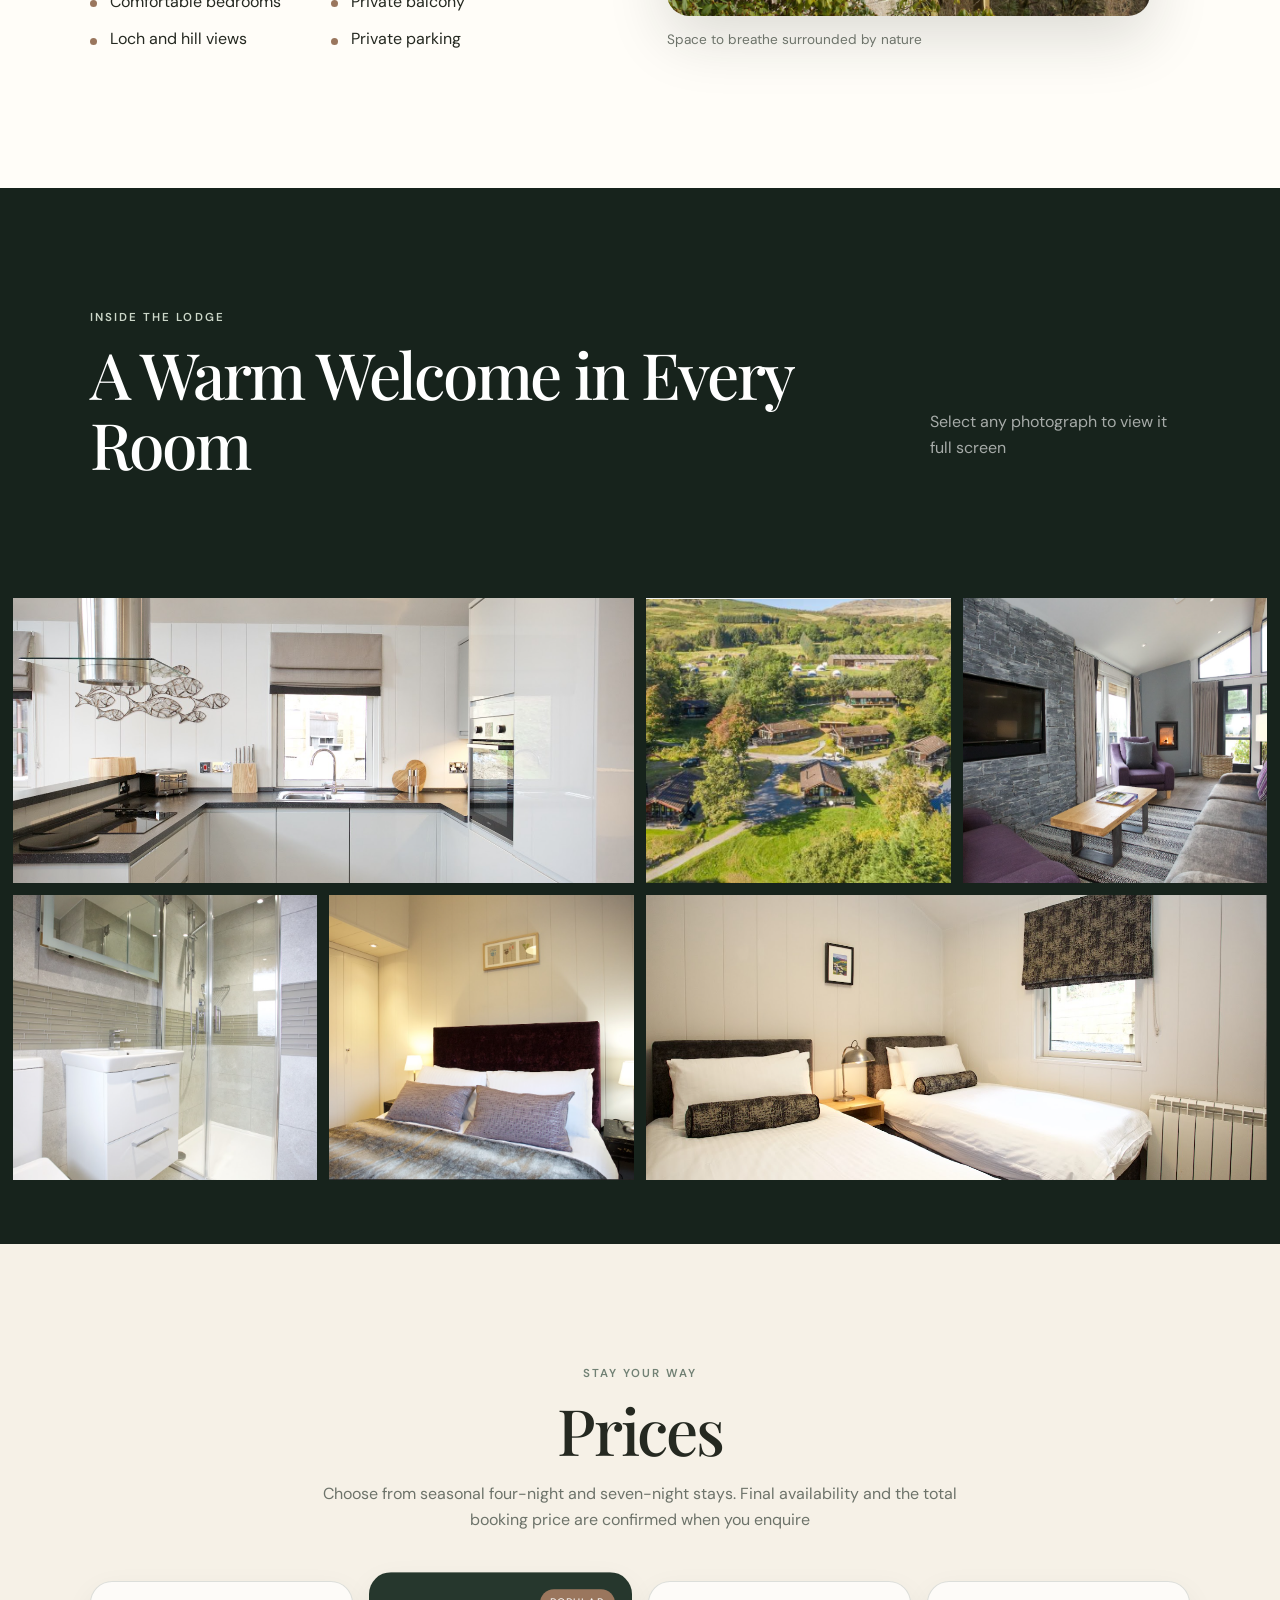
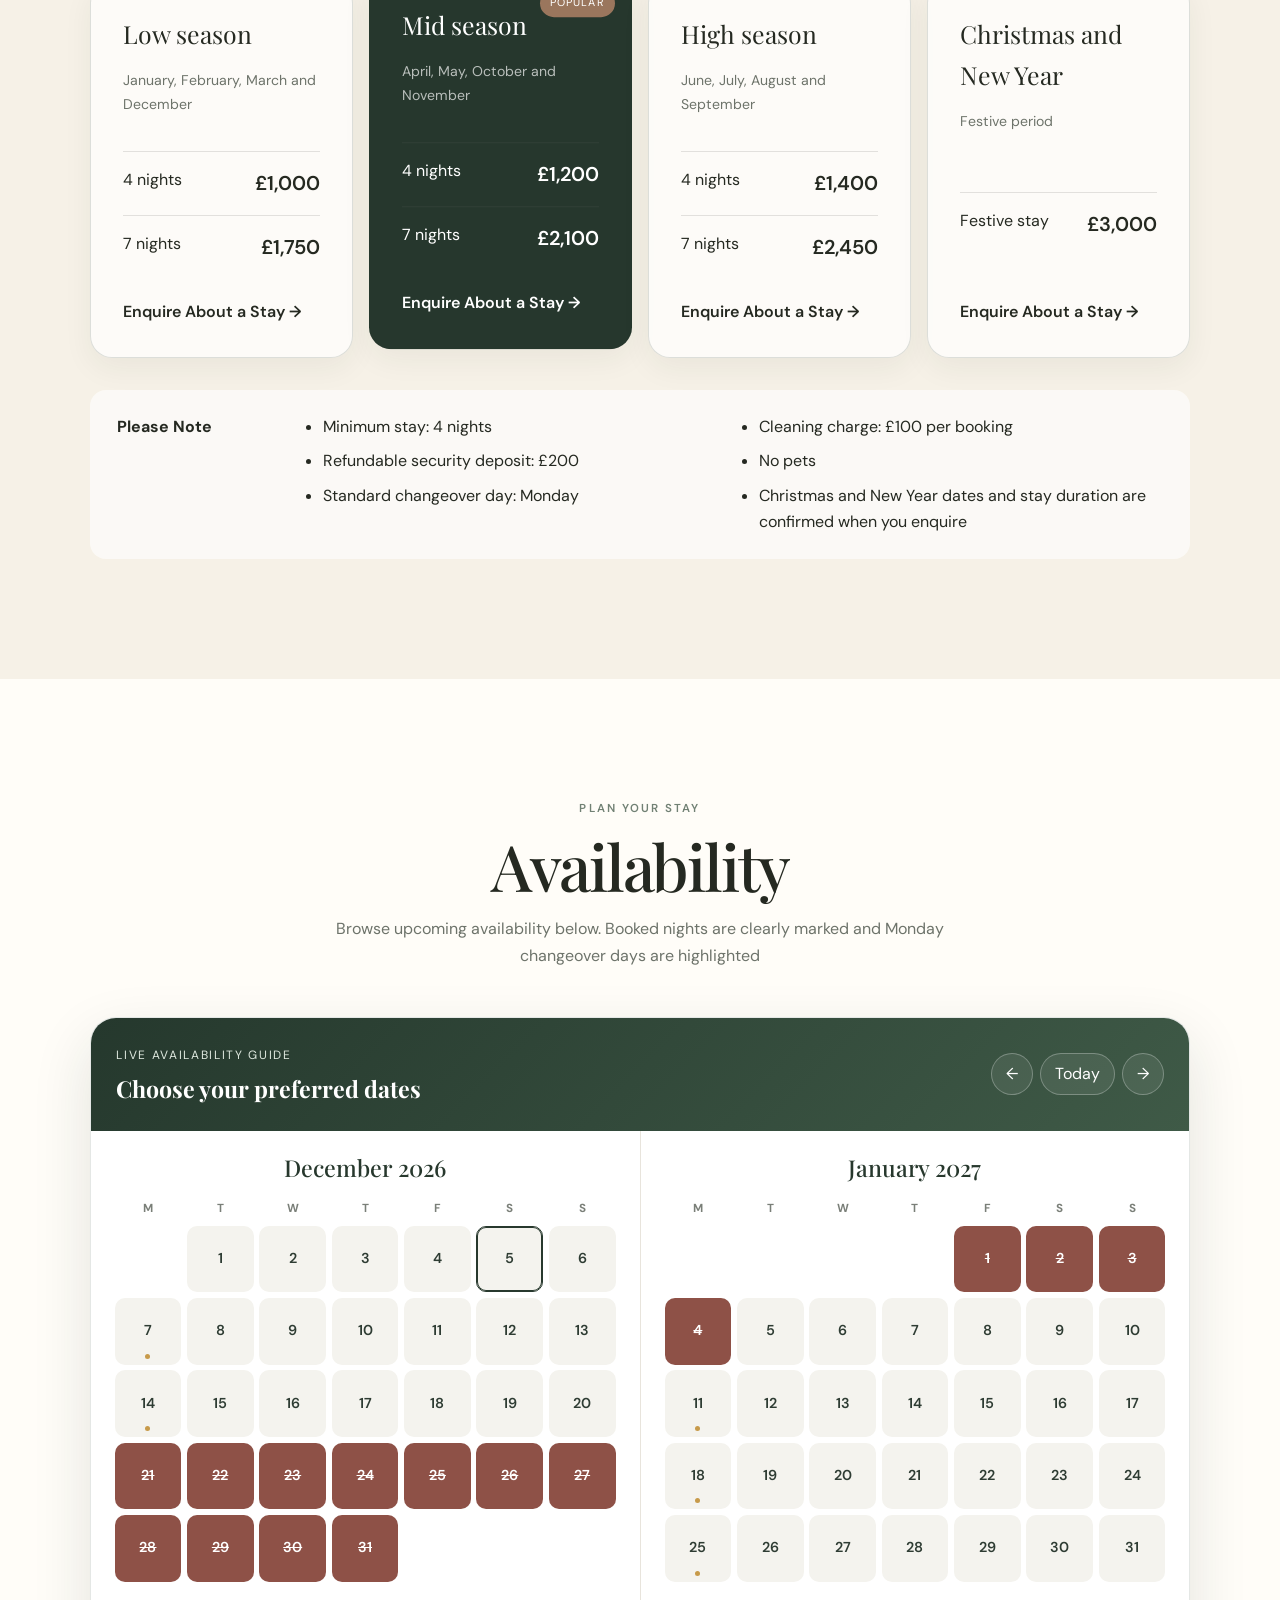
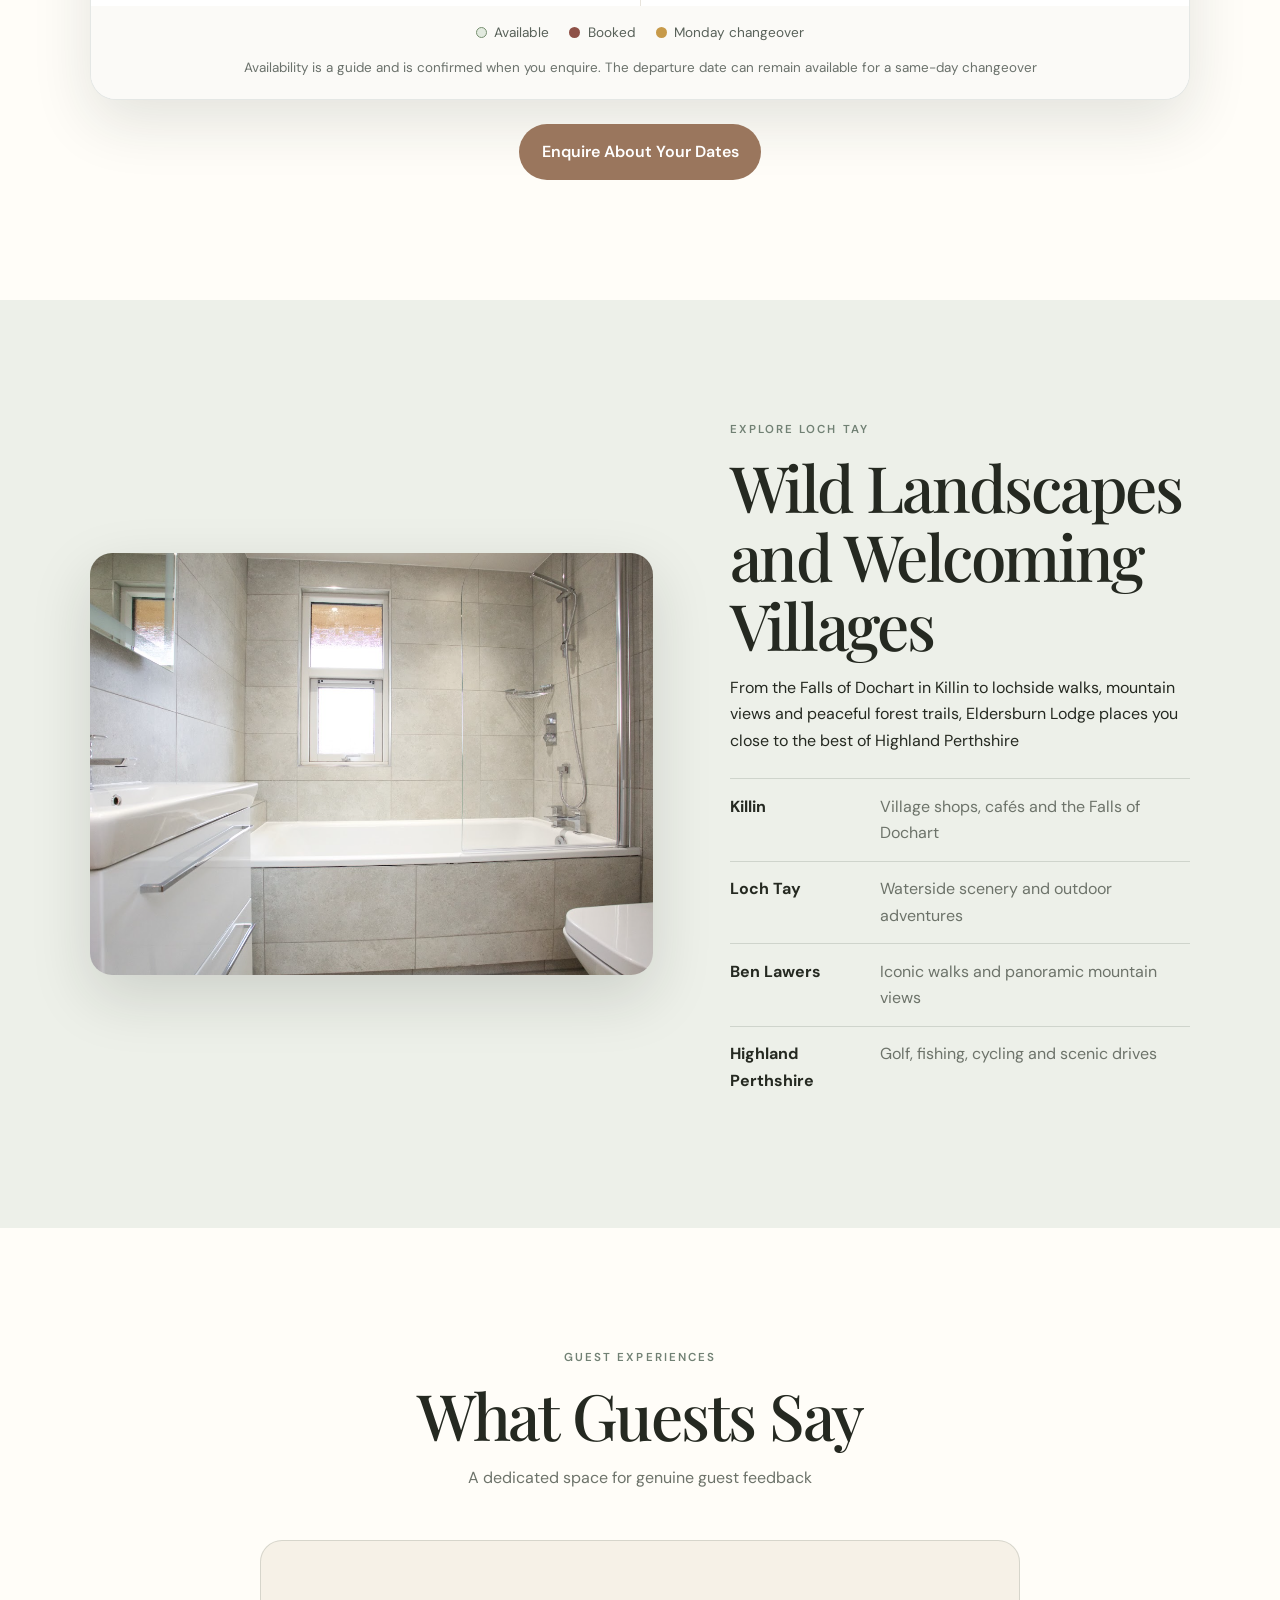
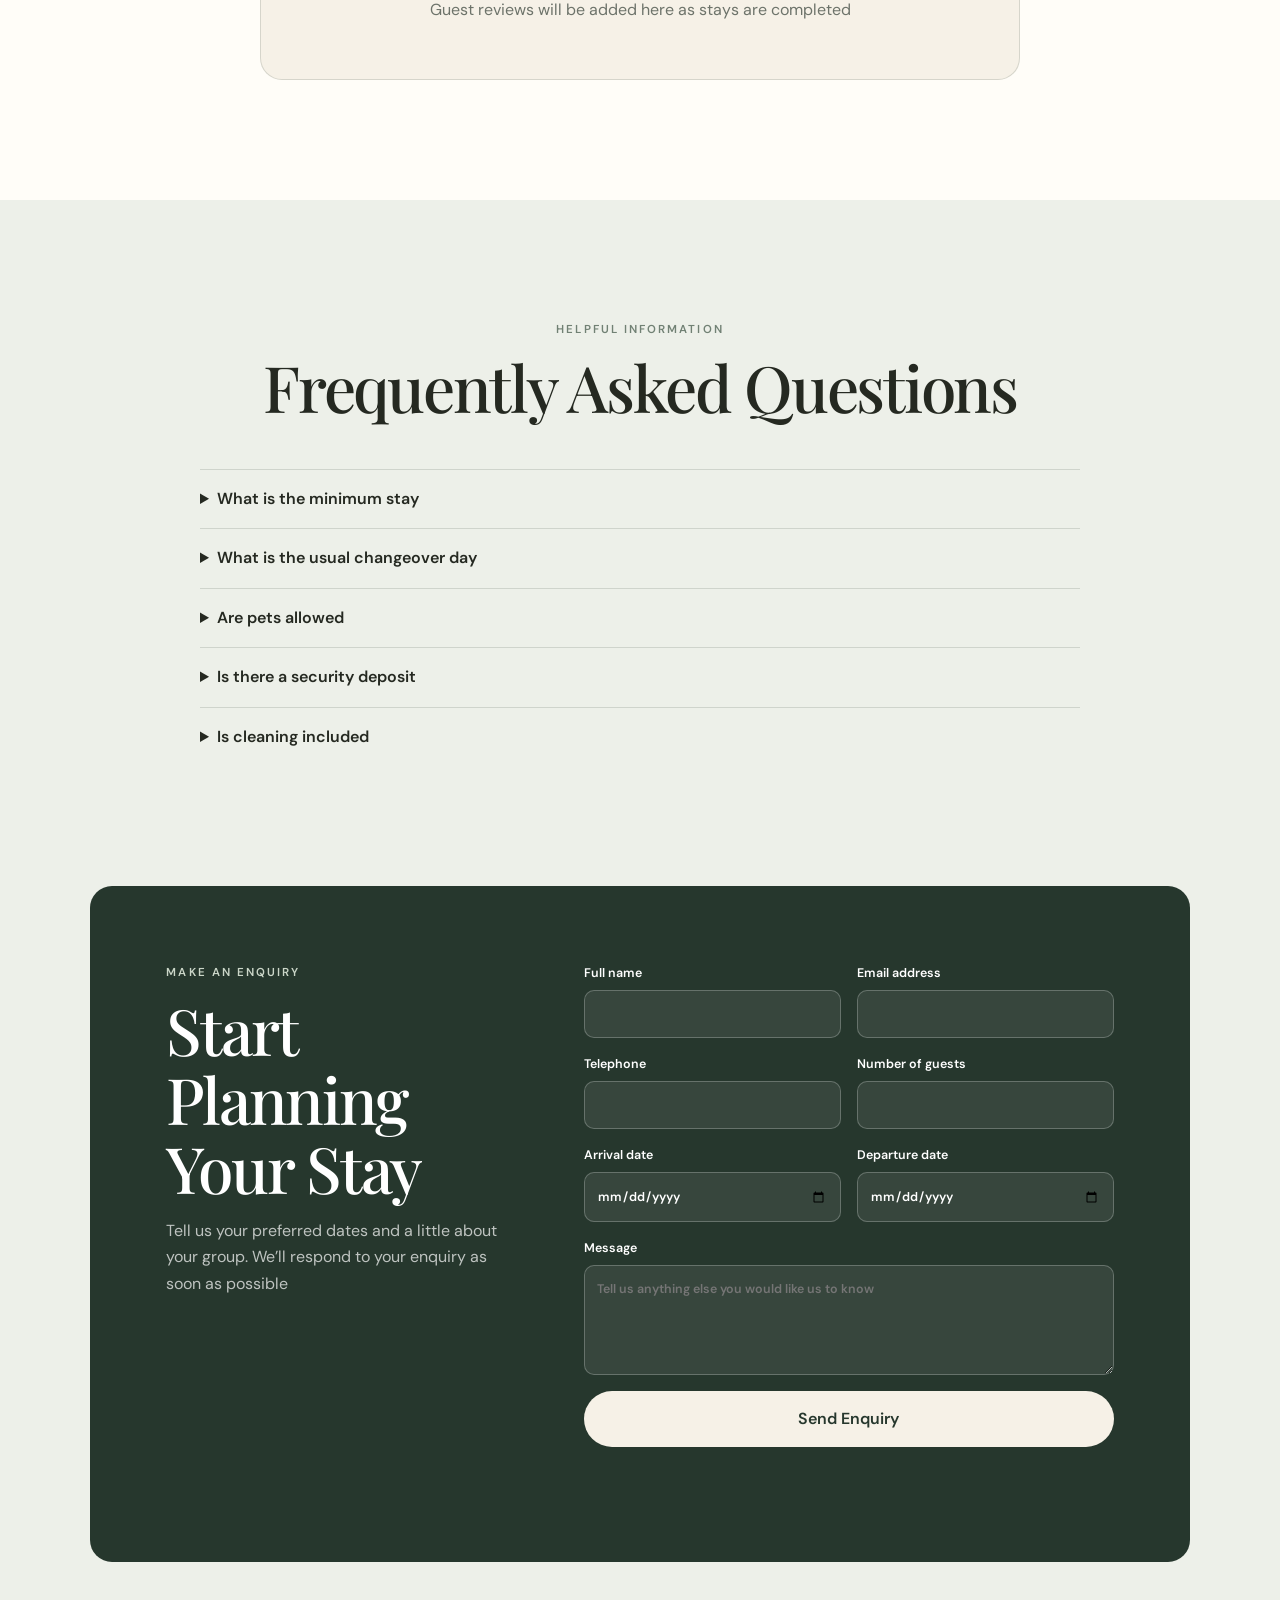
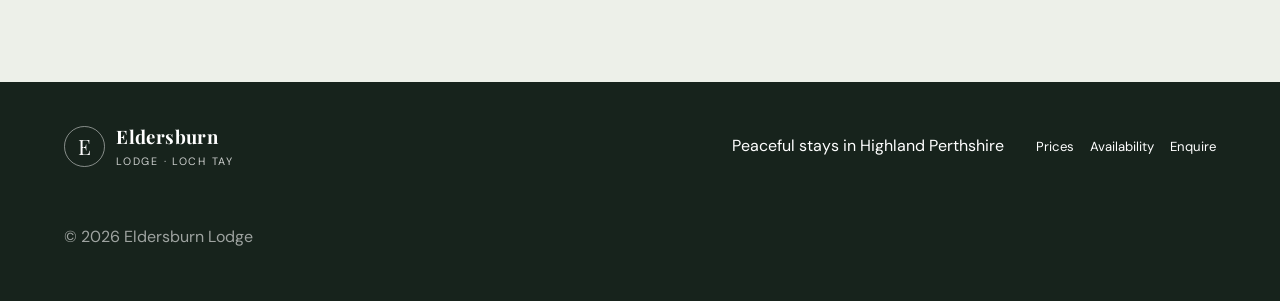
==== commit 4bd43ba3: "Update index.html" ====
--- a/index.html
+++ b/index.html
@@ -181,7 +181,7 @@
         <div class="contact-copy">
           <p class="eyebrow light">Make an enquiry</p>
           <h2>Start Planning Your Stay</h2>
-          <p>Tell us your preferred dates and a little about your group. Email delivery can be connected to your Hotmail address in the next step</p>
+          <p>Tell us your preferred dates and a little about your group. We’ll respond to your enquiry as soon as possible</p>
         </div>
         <form
   id="enquiry-form"
@@ -194,32 +194,114 @@
     name="access_key"
     value="c713b355-9722-47a0-9a11-5f184ff45fe0"
   >
+
   <input
     type="hidden"
     name="subject"
     value="New enquiry from Eldersburn Lodge website"
   >
+
   <input
     type="hidden"
     name="from_name"
     value="Eldersburn Lodge"
-    >
-          <div class="field-row">
-            <label>Full name<input type="text" name="name" required autocomplete="name"></label>
-            <label>Email address<input type="email" name="email" required autocomplete="email"></label>
-          </div>
-          <div class="field-row">
-            <label>Telephone<input type="tel" name="phone" autocomplete="tel"></label>
-            <label>Number of guests<input type="number" name="guests" min="1" max="10"></label>
-          </div>
-          <div class="field-row">
-            <label>Arrival date<input type="date" name="arrival" required></label>
-            <label>Departure date<input type="date" name="departure" required></label>
-          </div>
-          <label>Message<textarea name="message" rows="4" placeholder="Tell us anything else you would like us to know"></textarea></label>
-          <button class="button button-light" type="submit">Send Enquiry</button>
-          <p id="form-status" class="form-status" aria-live="polite"></p>
-        </form>
+  >
+
+  <input
+    type="hidden"
+    name="redirect"
+    value="https://carolinegemmell.github.io/Eldersburn-Lodge/?enquiry=sent#contact"
+  >
+
+  <!-- Spam protection: leave hidden and empty -->
+  <input
+    type="checkbox"
+    name="botcheck"
+    class="hidden"
+    style="display:none"
+    tabindex="-1"
+    autocomplete="off"
+  >
+
+  <div class="field-row">
+    <label>
+      Full name
+      <input
+        type="text"
+        name="name"
+        required
+        autocomplete="name"
+      >
+    </label>
+
+    <label>
+      Email address
+      <input
+        type="email"
+        name="email"
+        required
+        autocomplete="email"
+      >
+    </label>
+  </div>
+
+  <div class="field-row">
+    <label>
+      Telephone
+      <input
+        type="tel"
+        name="phone"
+        autocomplete="tel"
+      >
+    </label>
+
+    <label>
+      Number of guests
+      <input
+        type="number"
+        name="guests"
+        min="1"
+        max="10"
+        required
+      >
+    </label>
+  </div>
+
+  <div class="field-row">
+    <label>
+      Arrival date
+      <input
+        type="date"
+        name="arrival"
+        required
+      >
+    </label>
+
+    <label>
+      Departure date
+      <input
+        type="date"
+        name="departure"
+        required
+      >
+    </label>
+  </div>
+
+  <label>
+    Message
+    <textarea
+      name="message"
+      rows="4"
+      placeholder="Tell us anything else you would like us to know"
+    ></textarea>
+  </label>
+
+  <button class="button button-light" type="submit">
+    Send Enquiry
+  </button>
+
+  <p id="form-status" class="form-status" aria-live="polite"></p>
+</form>
       </div>
     </section>
   </main>
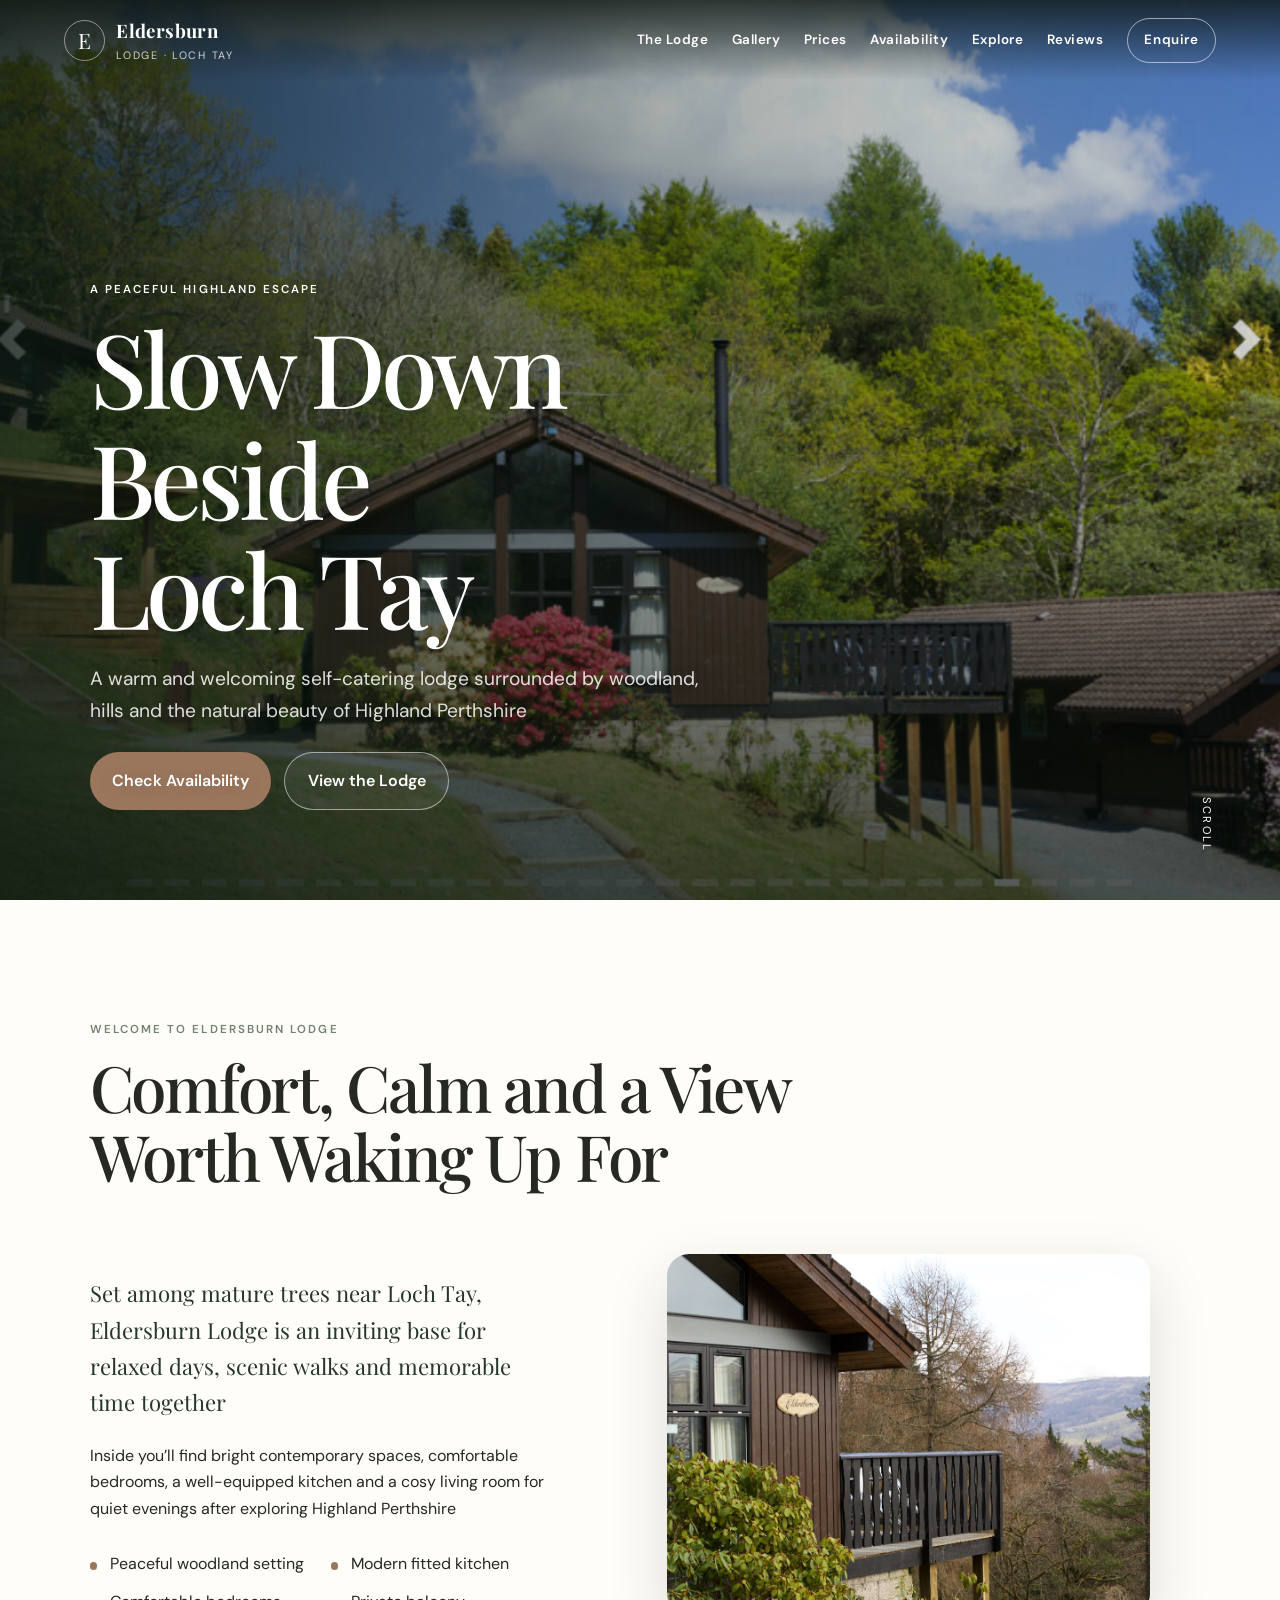
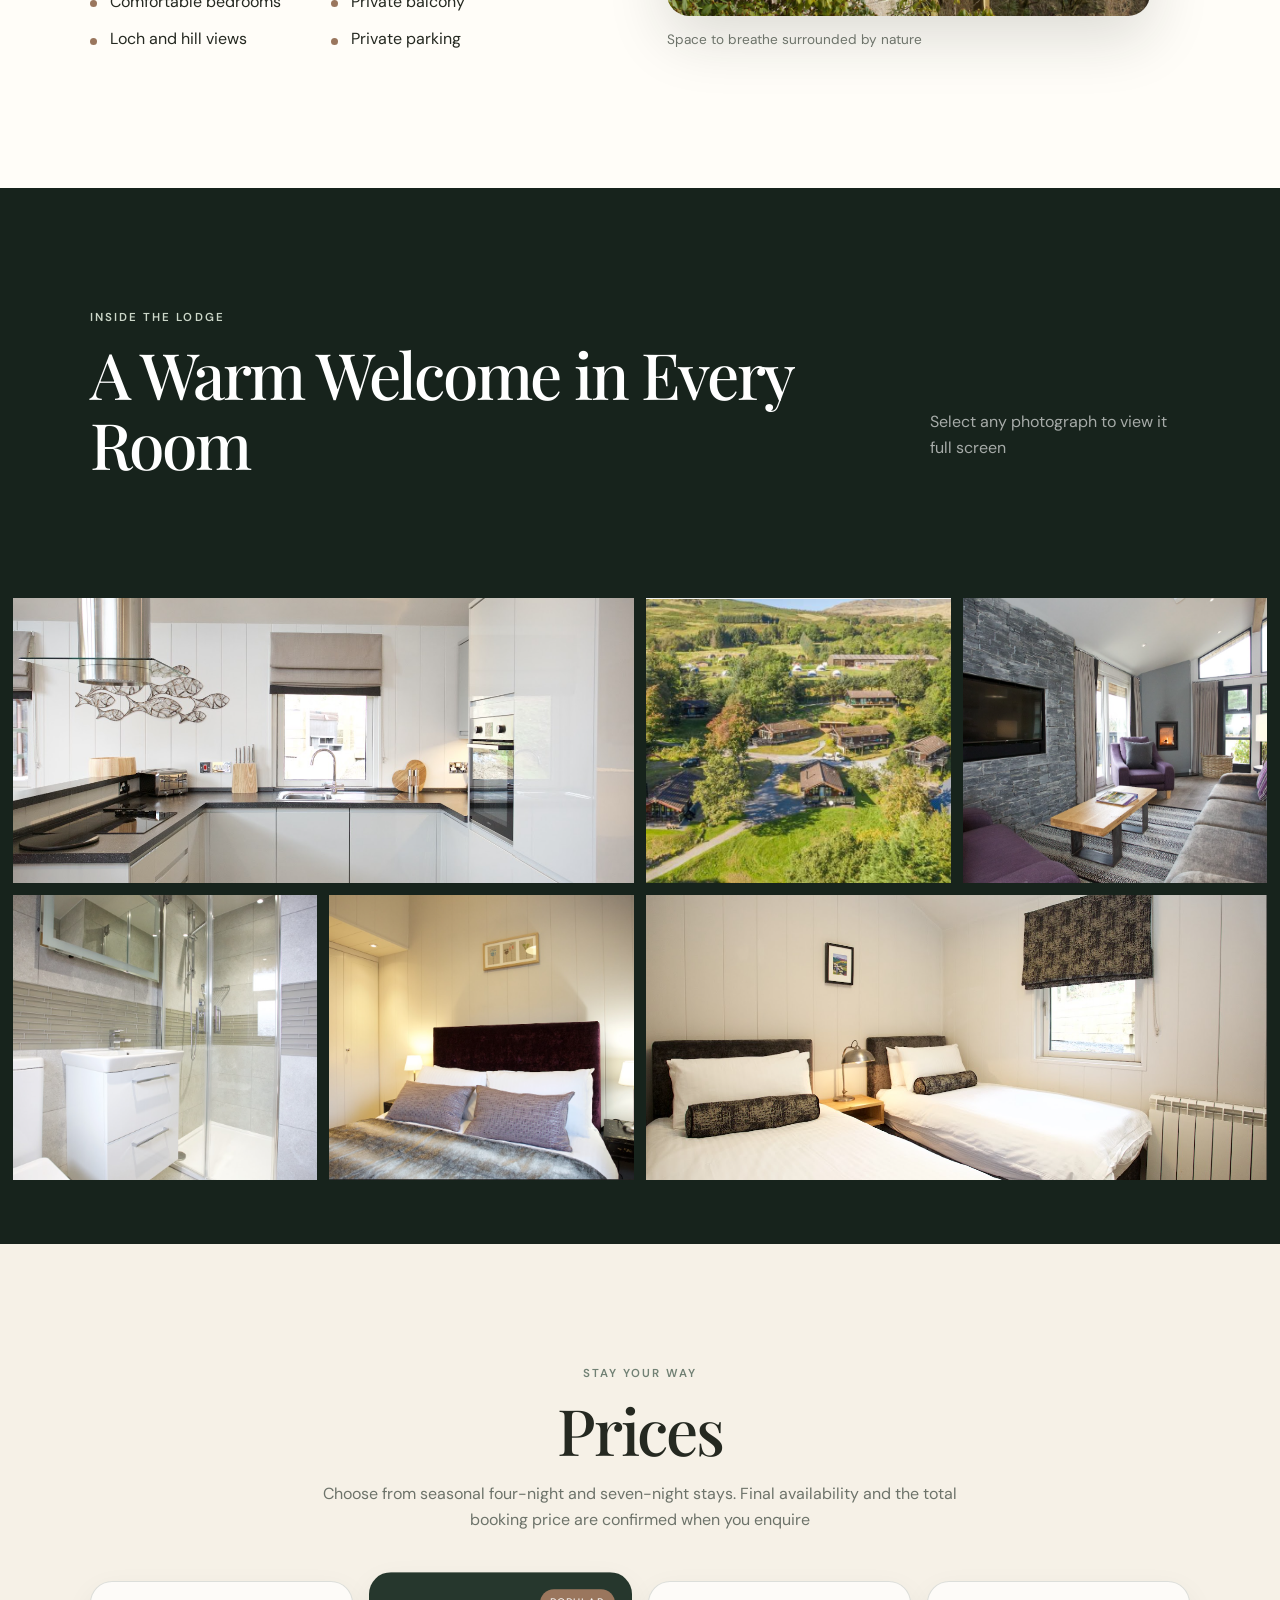
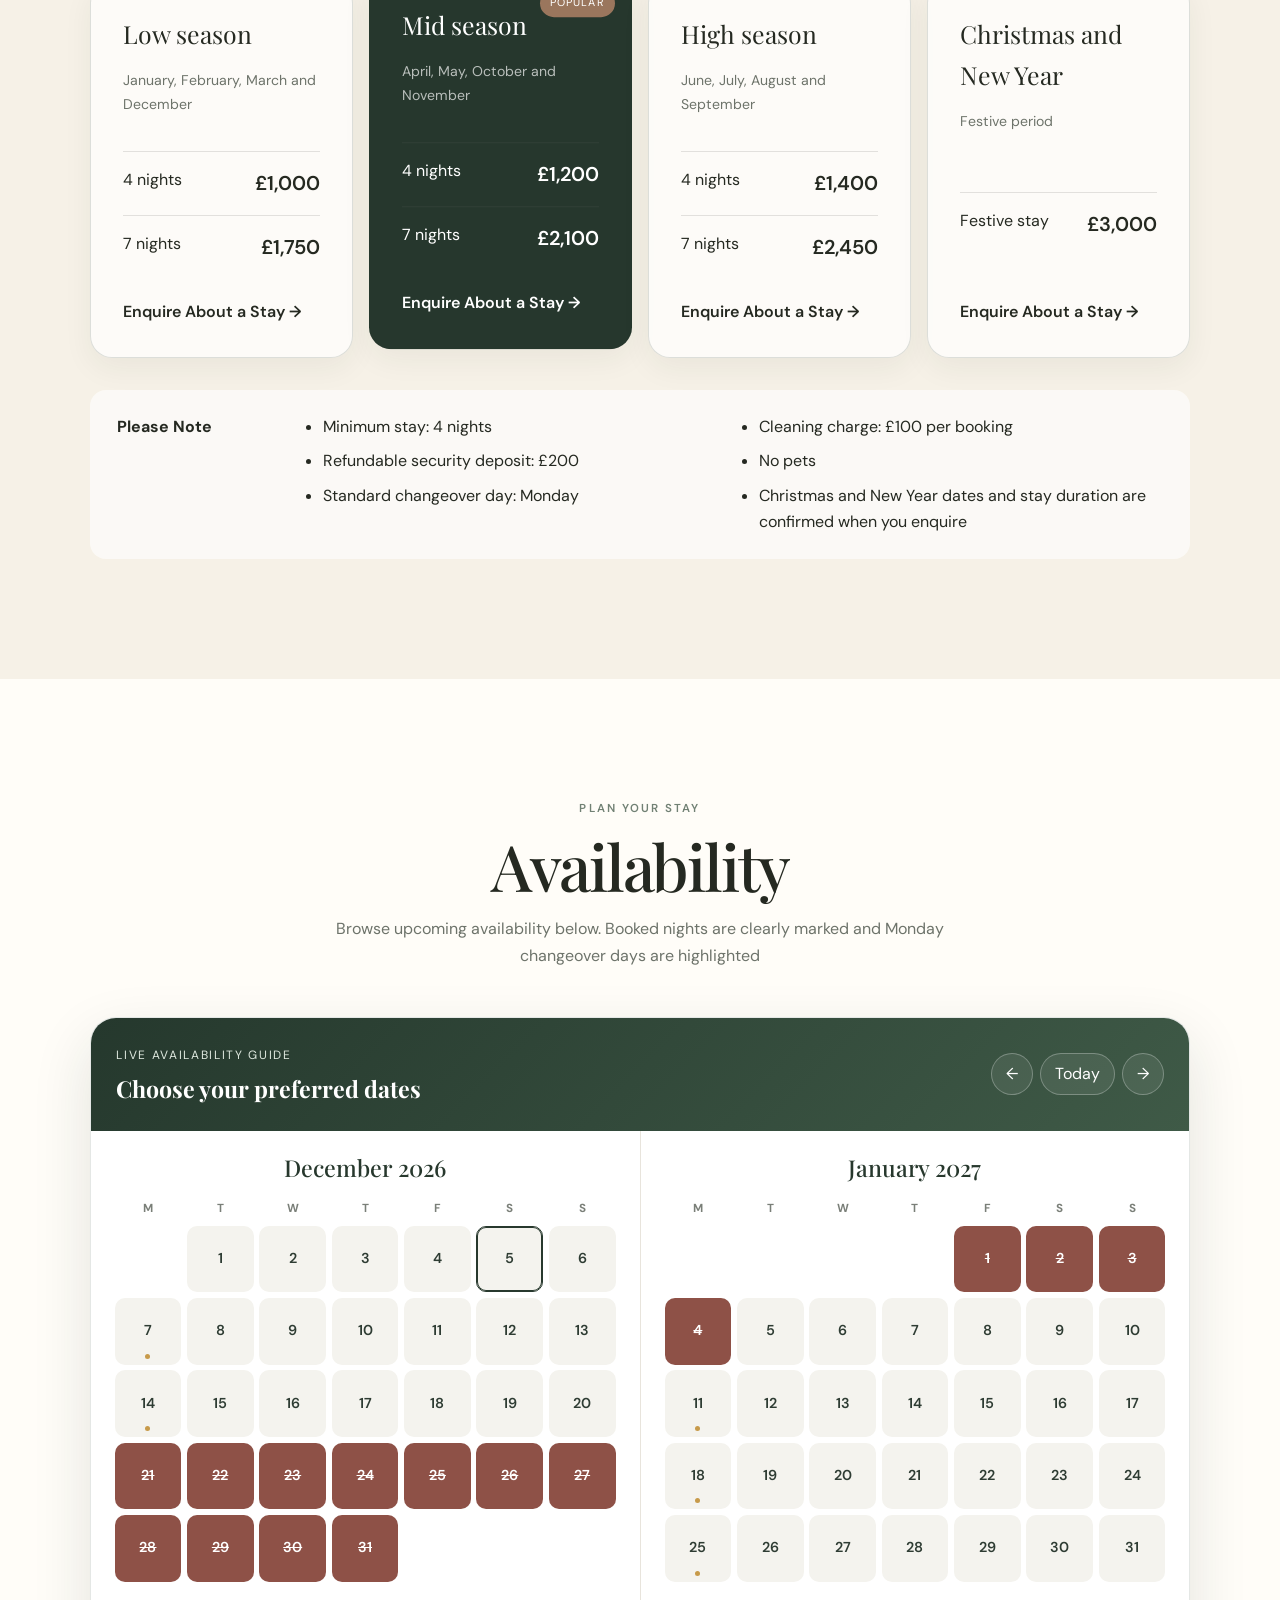
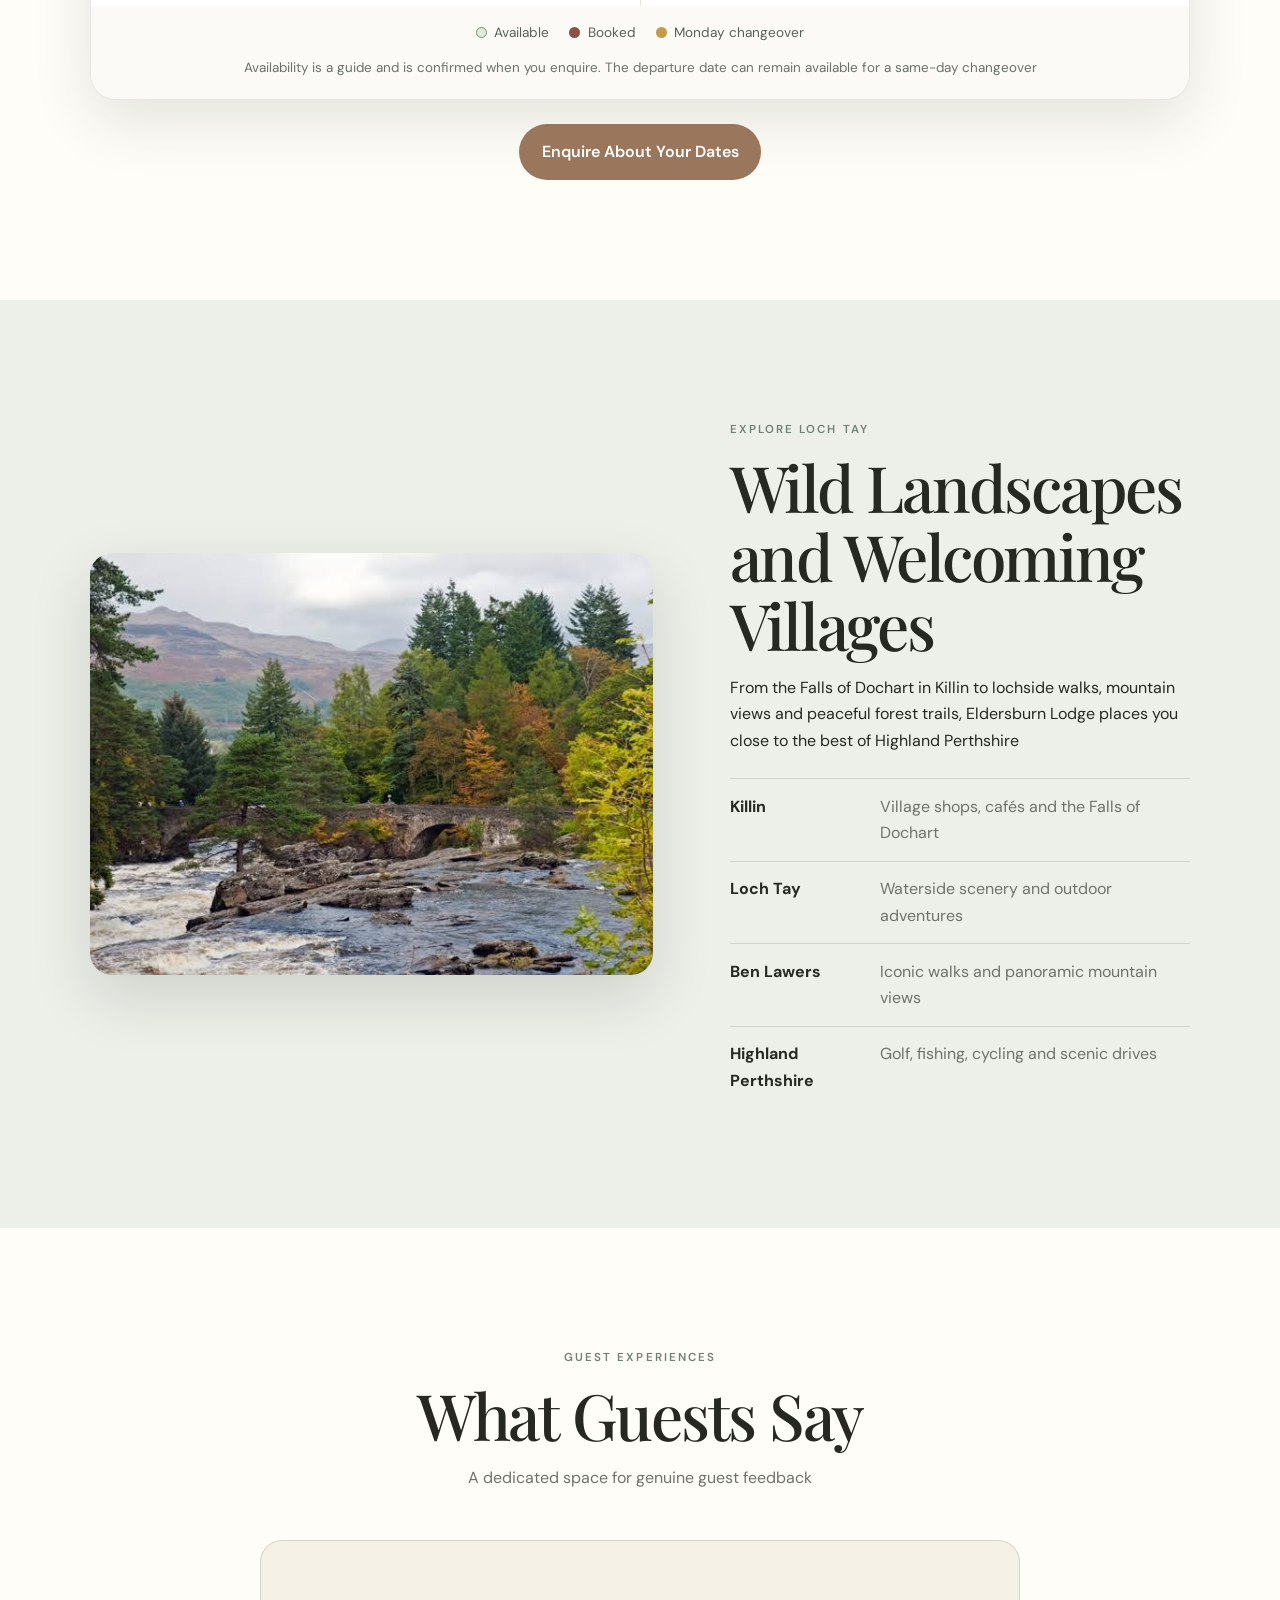
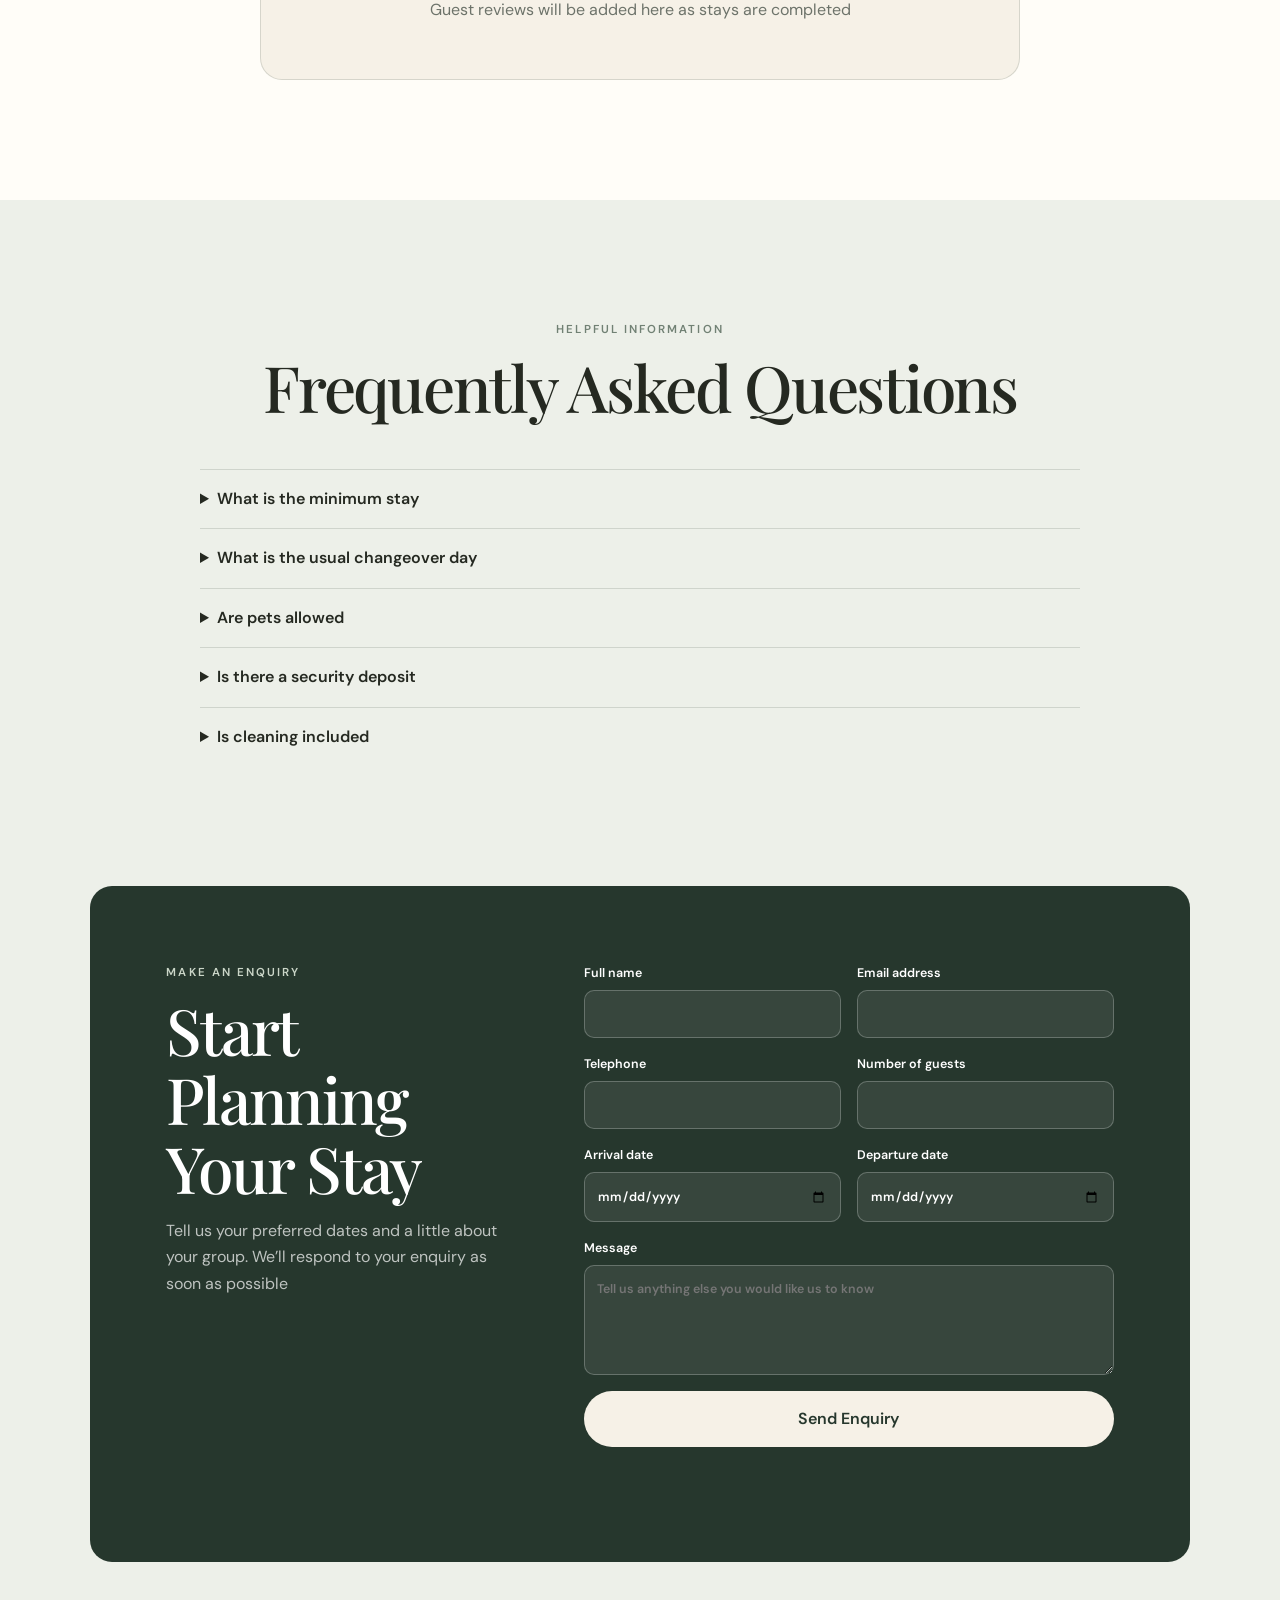
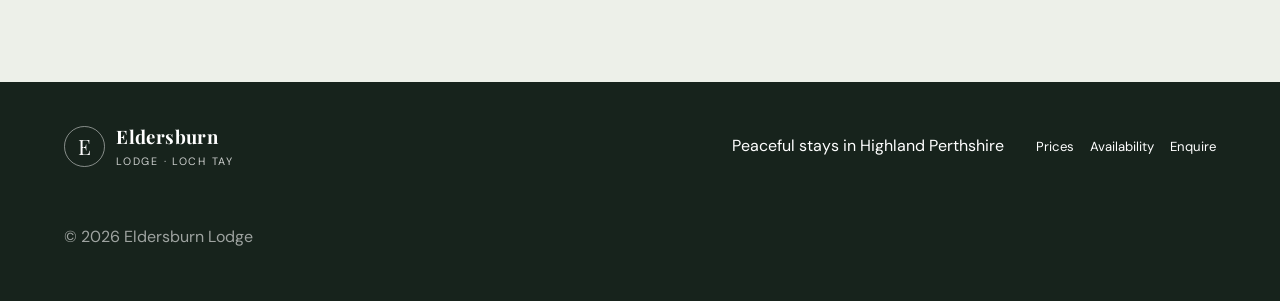
==== commit d440d7bd: "Update index.html" ====
--- a/index.html
+++ b/index.html
@@ -136,7 +136,7 @@
 
     <section class="area section" id="area">
       <div class="area-image reveal">
-        <img src="image10.png" alt="Aerial view of the lodge site and surrounding Highland landscape">
+        <img src="image10.jpg" alt="The Falls of Dochart in Killin, near Eldersburn Lodge">
       </div>
       <div class="area-copy reveal">
         <p class="eyebrow dark">Explore Loch Tay</p>
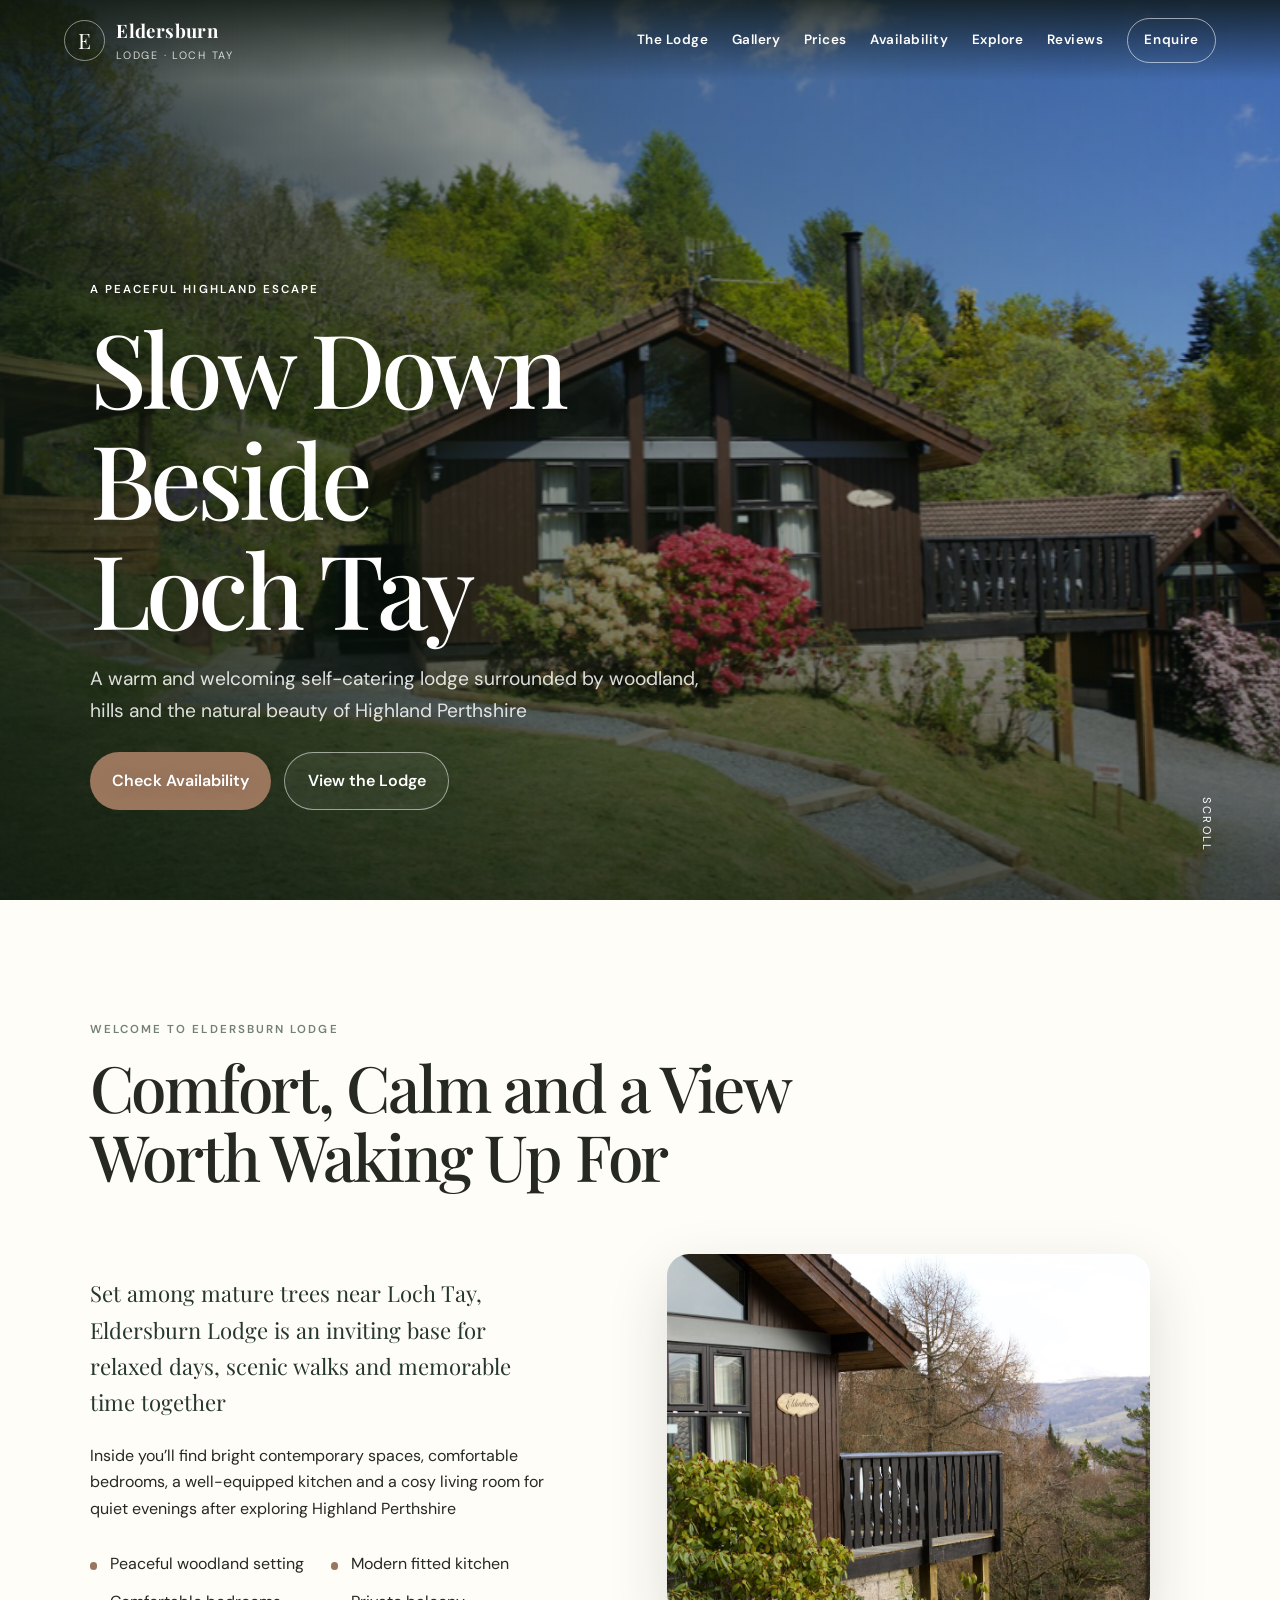
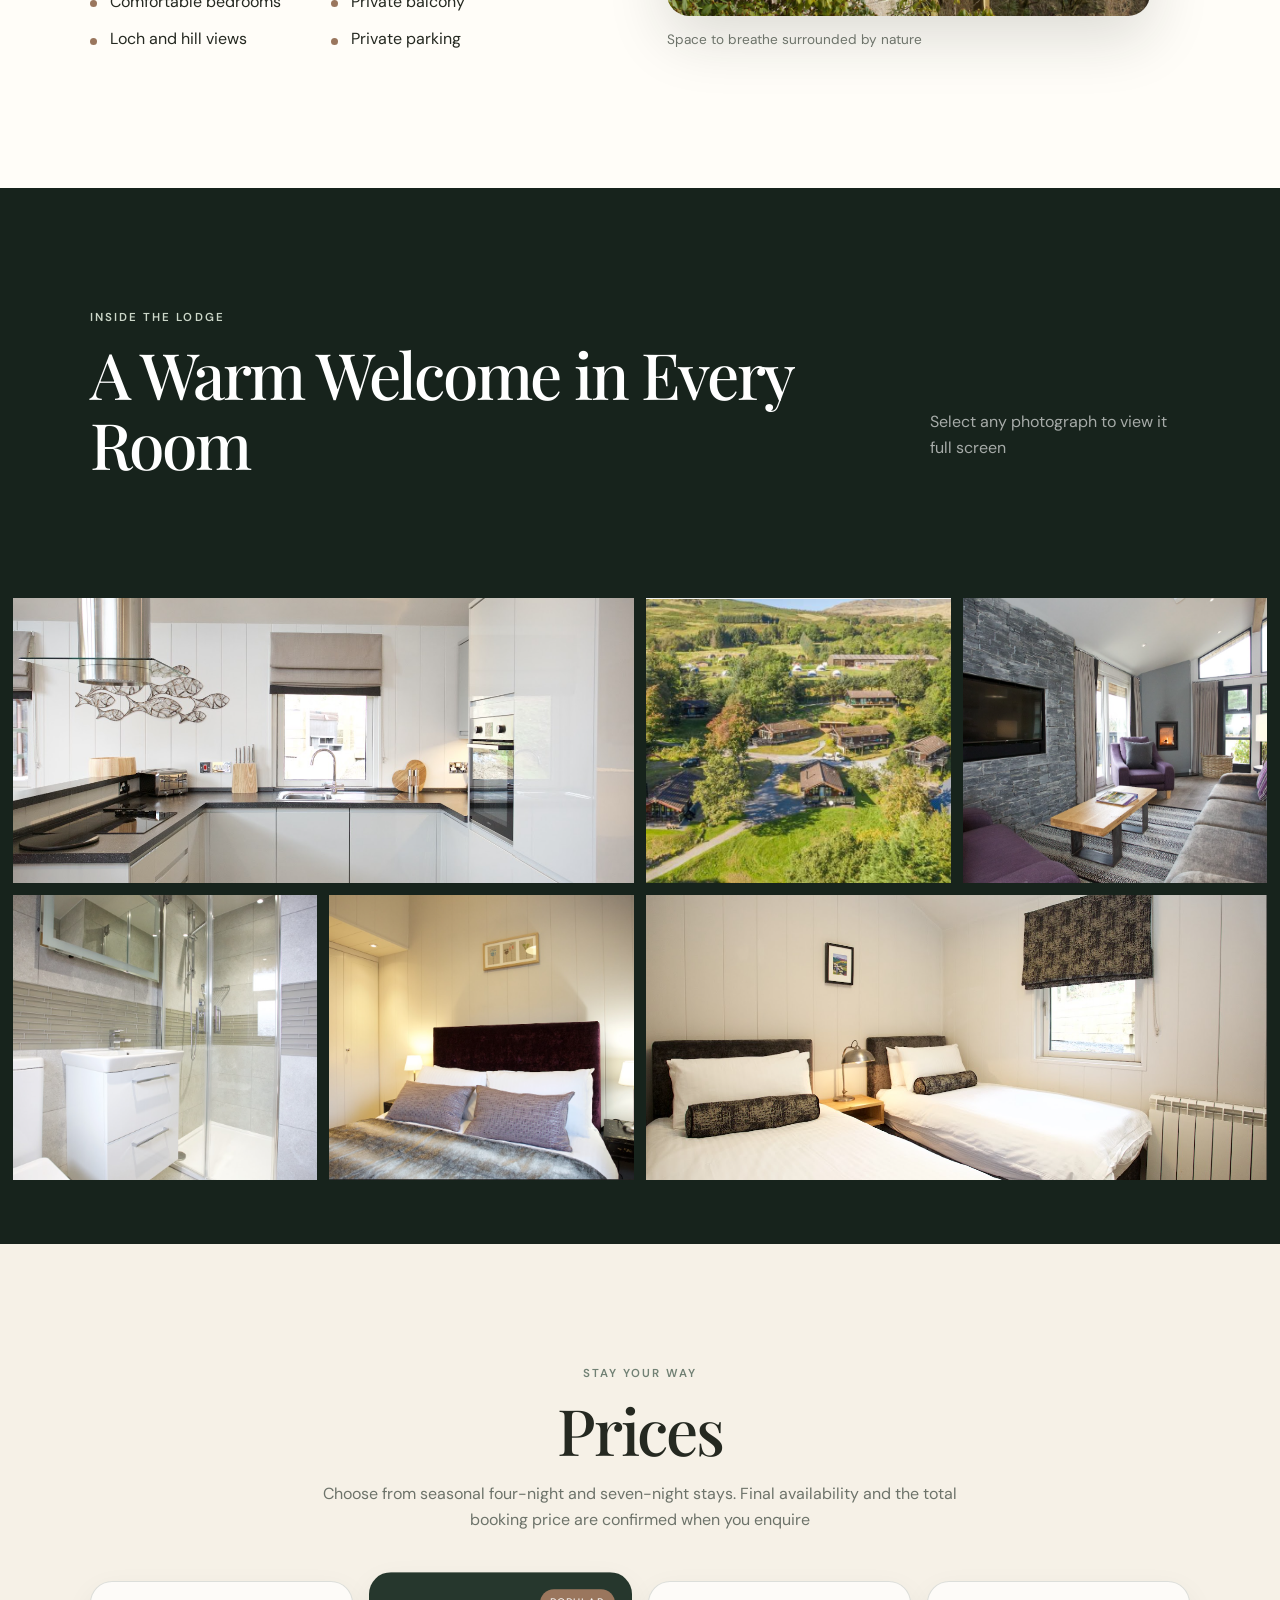
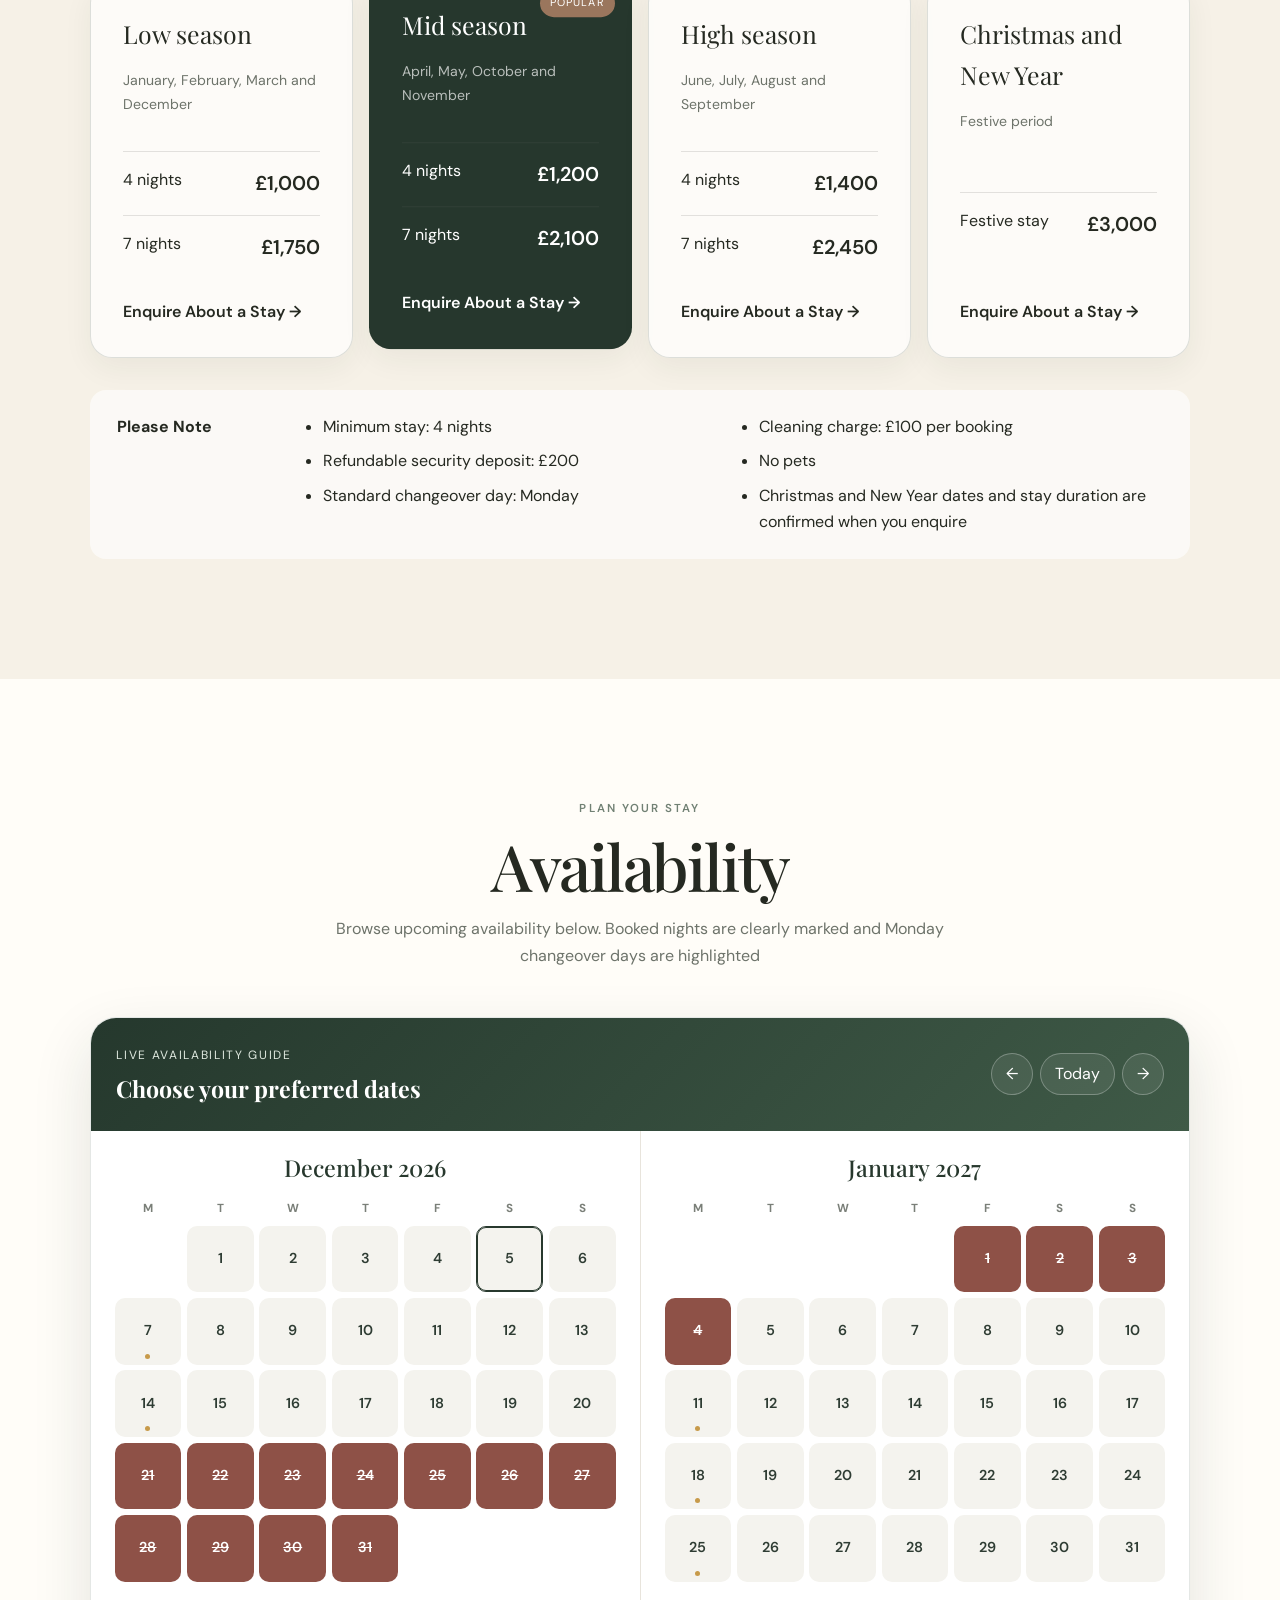
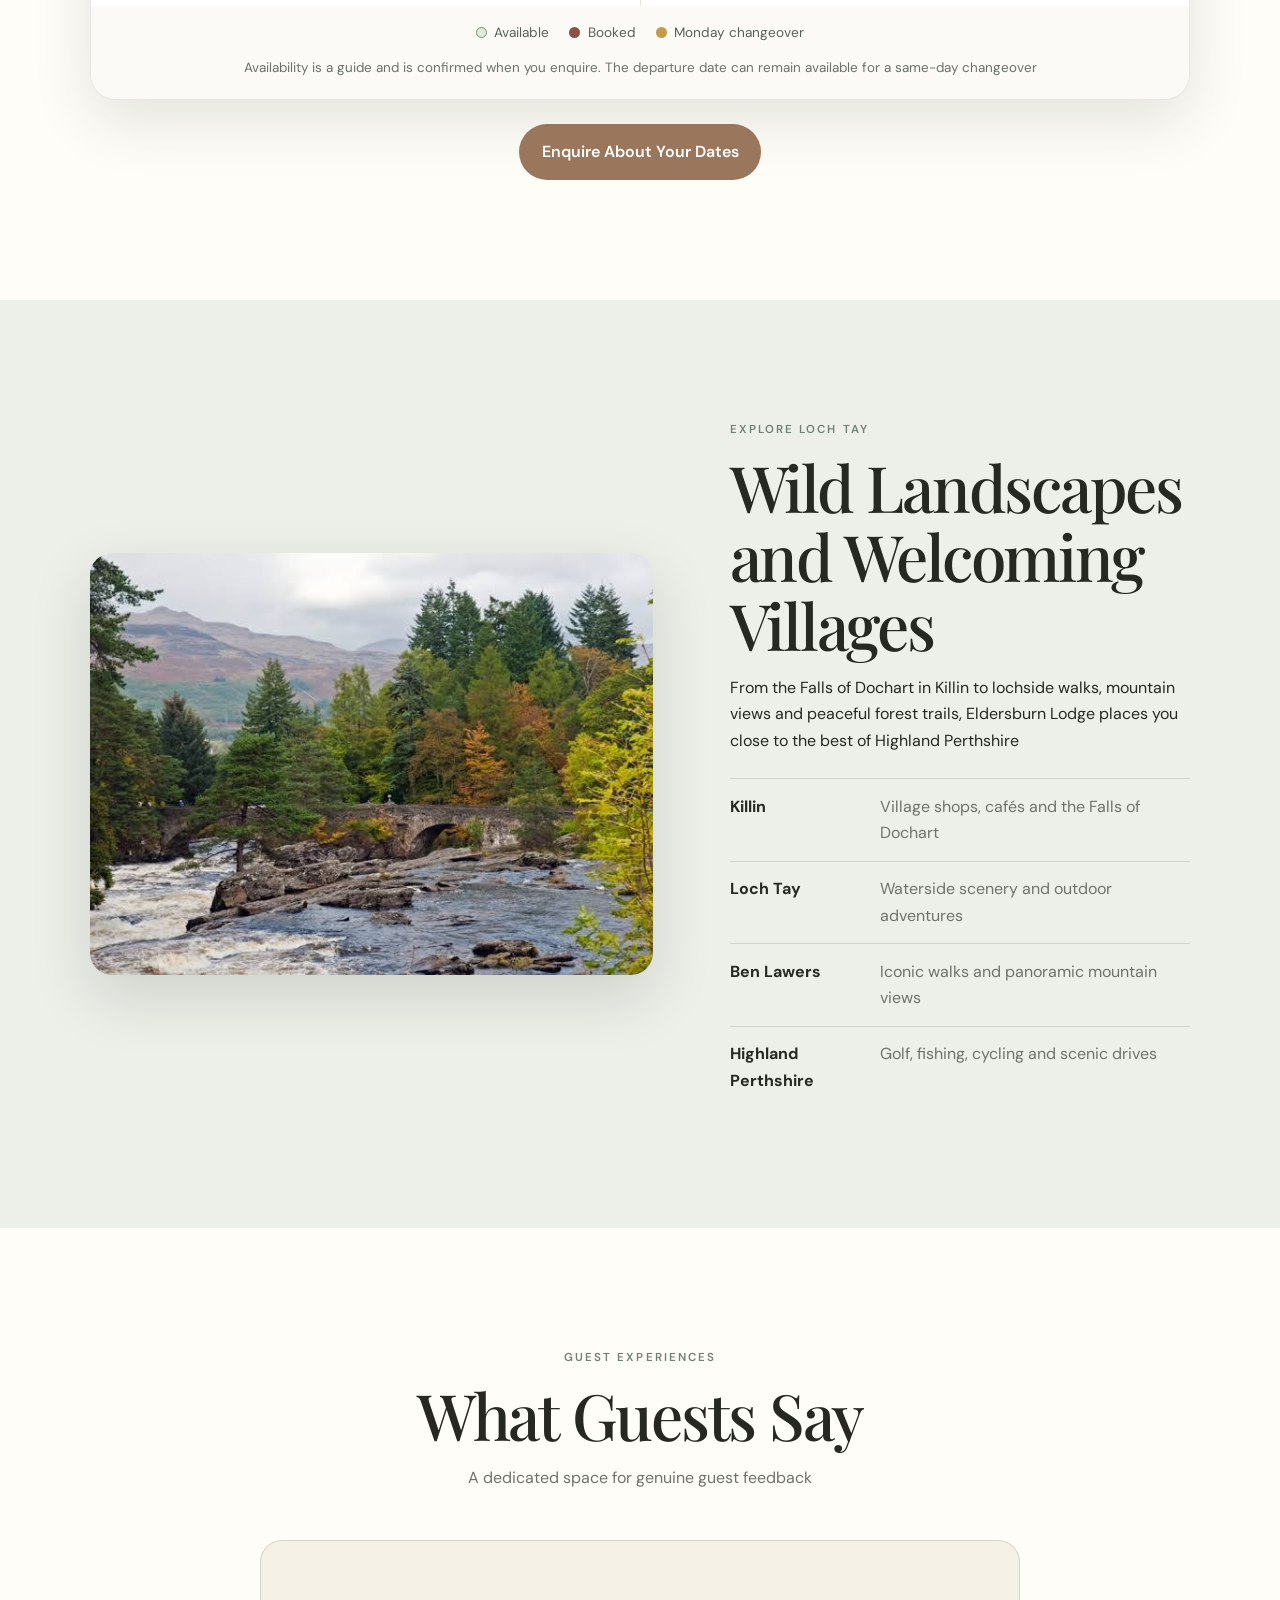
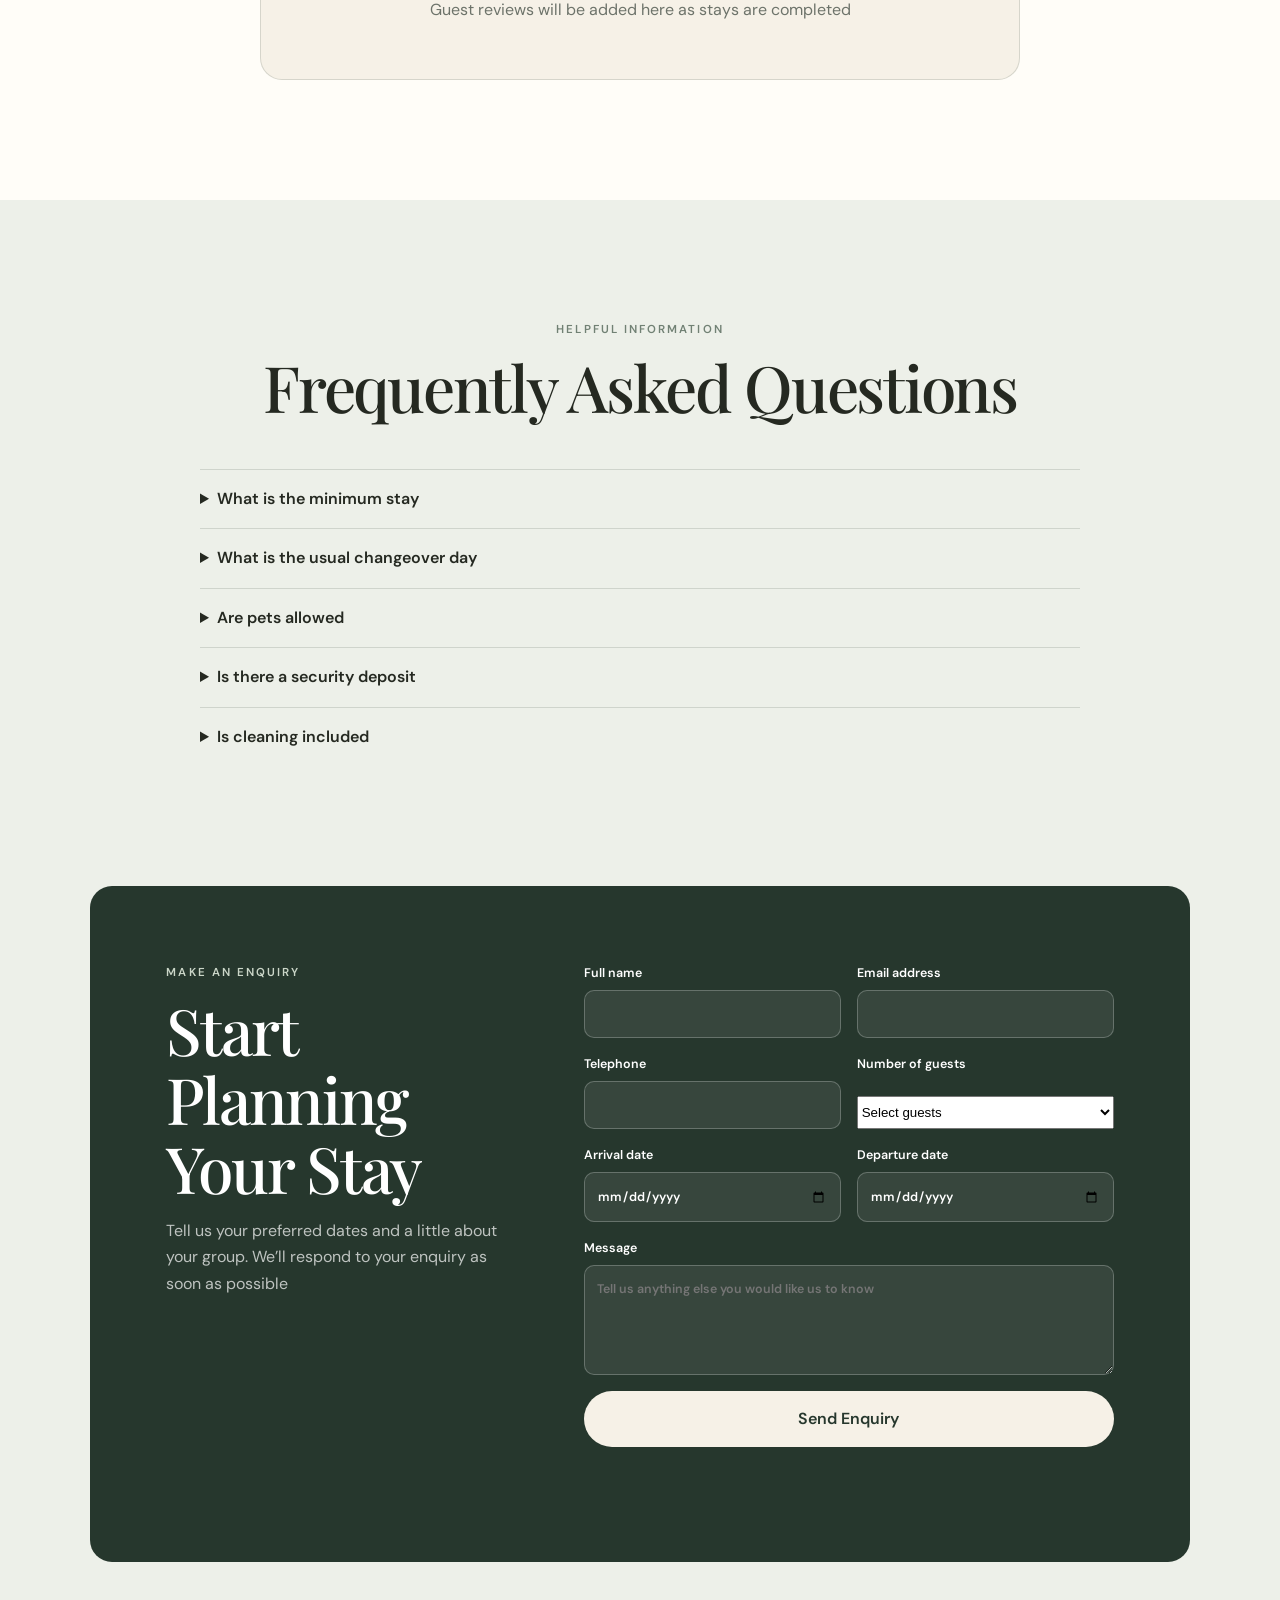
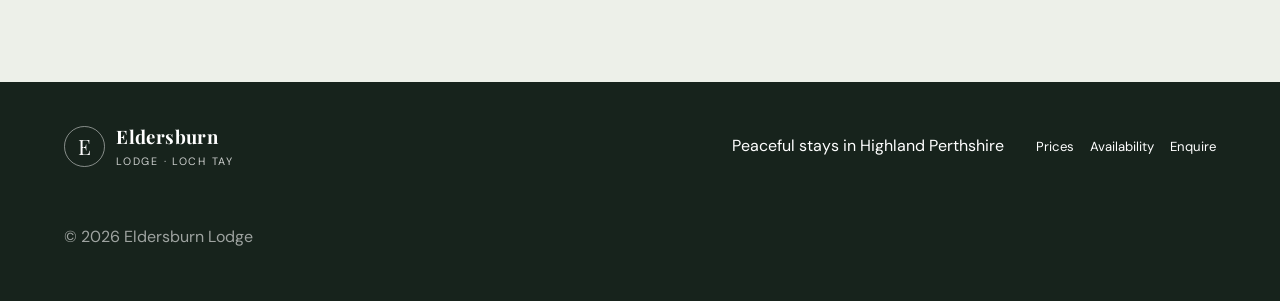
==== commit dc10898c: "Update index.html" ====
--- a/index.html
+++ b/index.html
@@ -257,14 +257,16 @@
 
     <label>
       Number of guests
-      <input
-        type="number"
-        name="guests"
-        min="1"
-        max="10"
-        required
-      >
-    </label>
+  <select name="guests" required>
+    <option value="">Select guests</option>
+    <option value="1">1 guest</option>
+    <option value="2">2 guests</option>
+    <option value="3">3 guests</option>
+    <option value="4">4 guests</option>
+    <option value="5">5 guests</option>
+    <option value="6">6 guests</option>
+  </select>
+</label>
   </div>
 
   <div class="field-row">
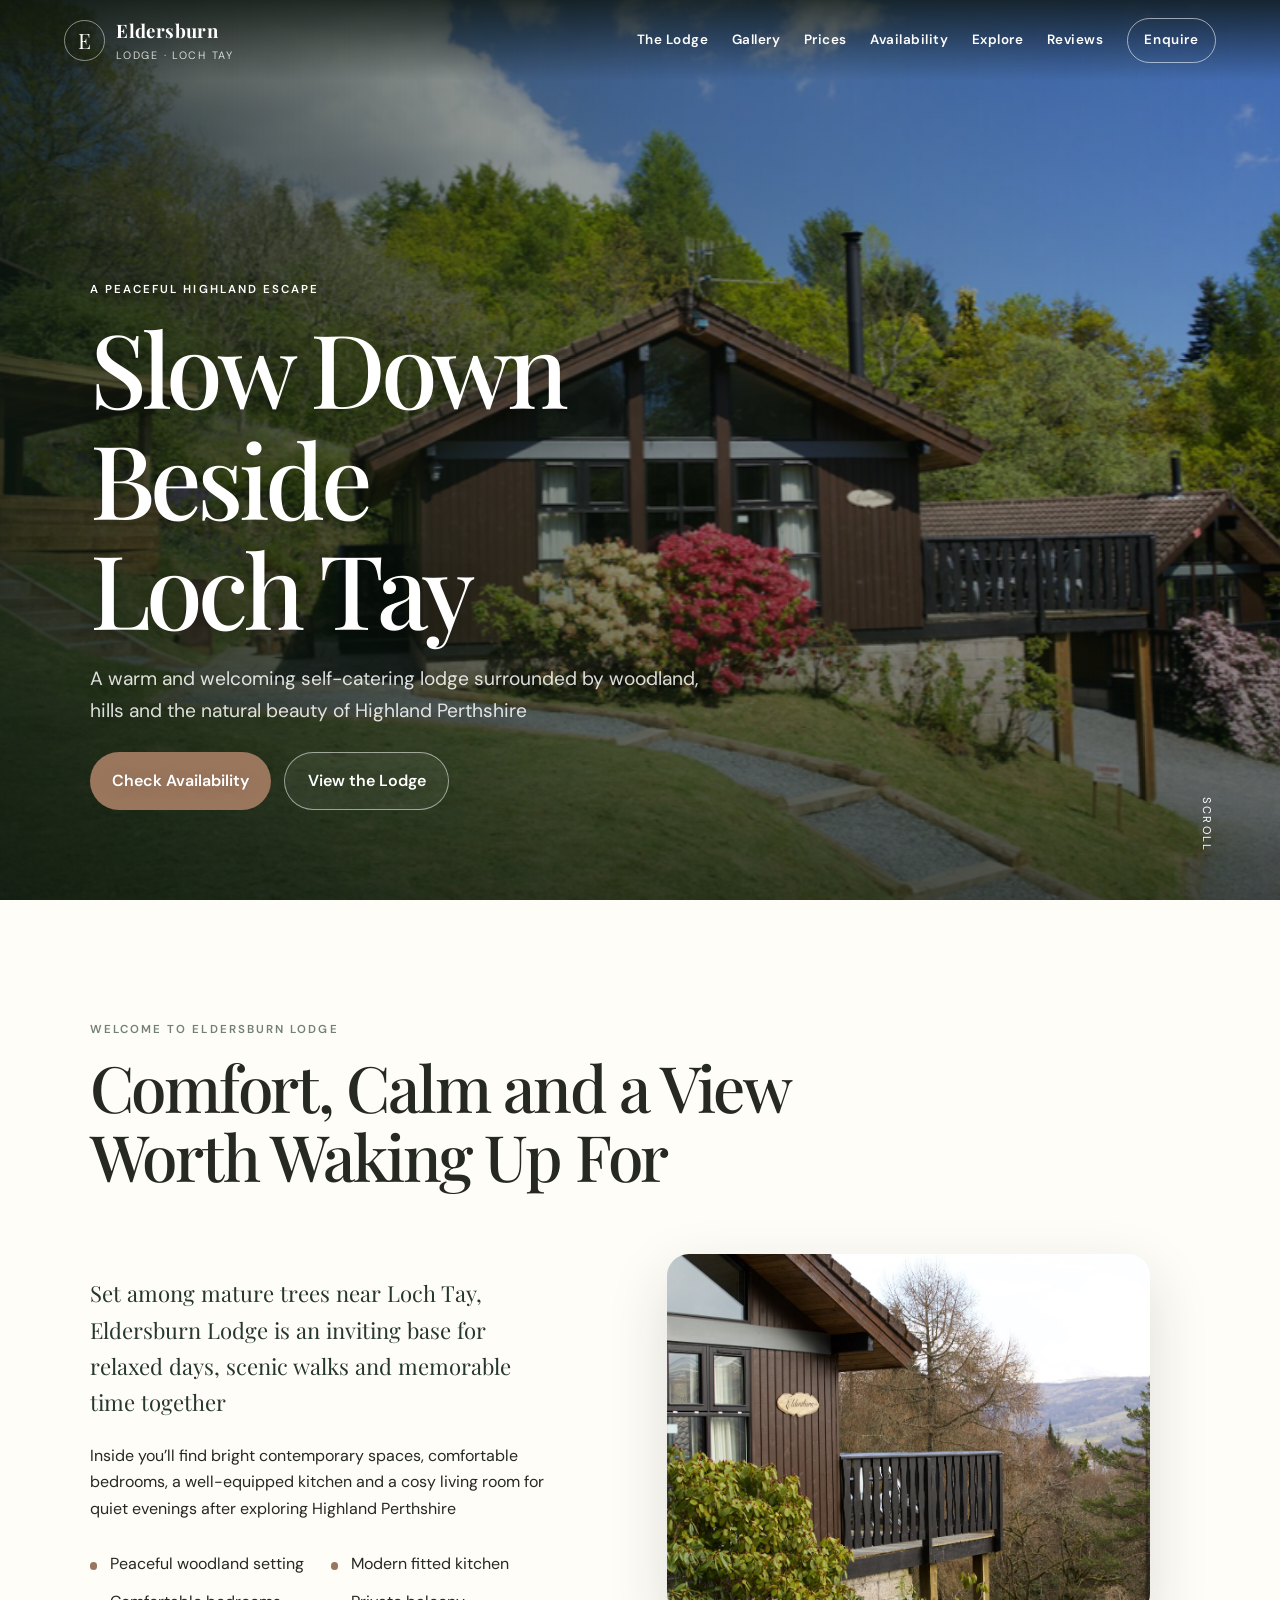
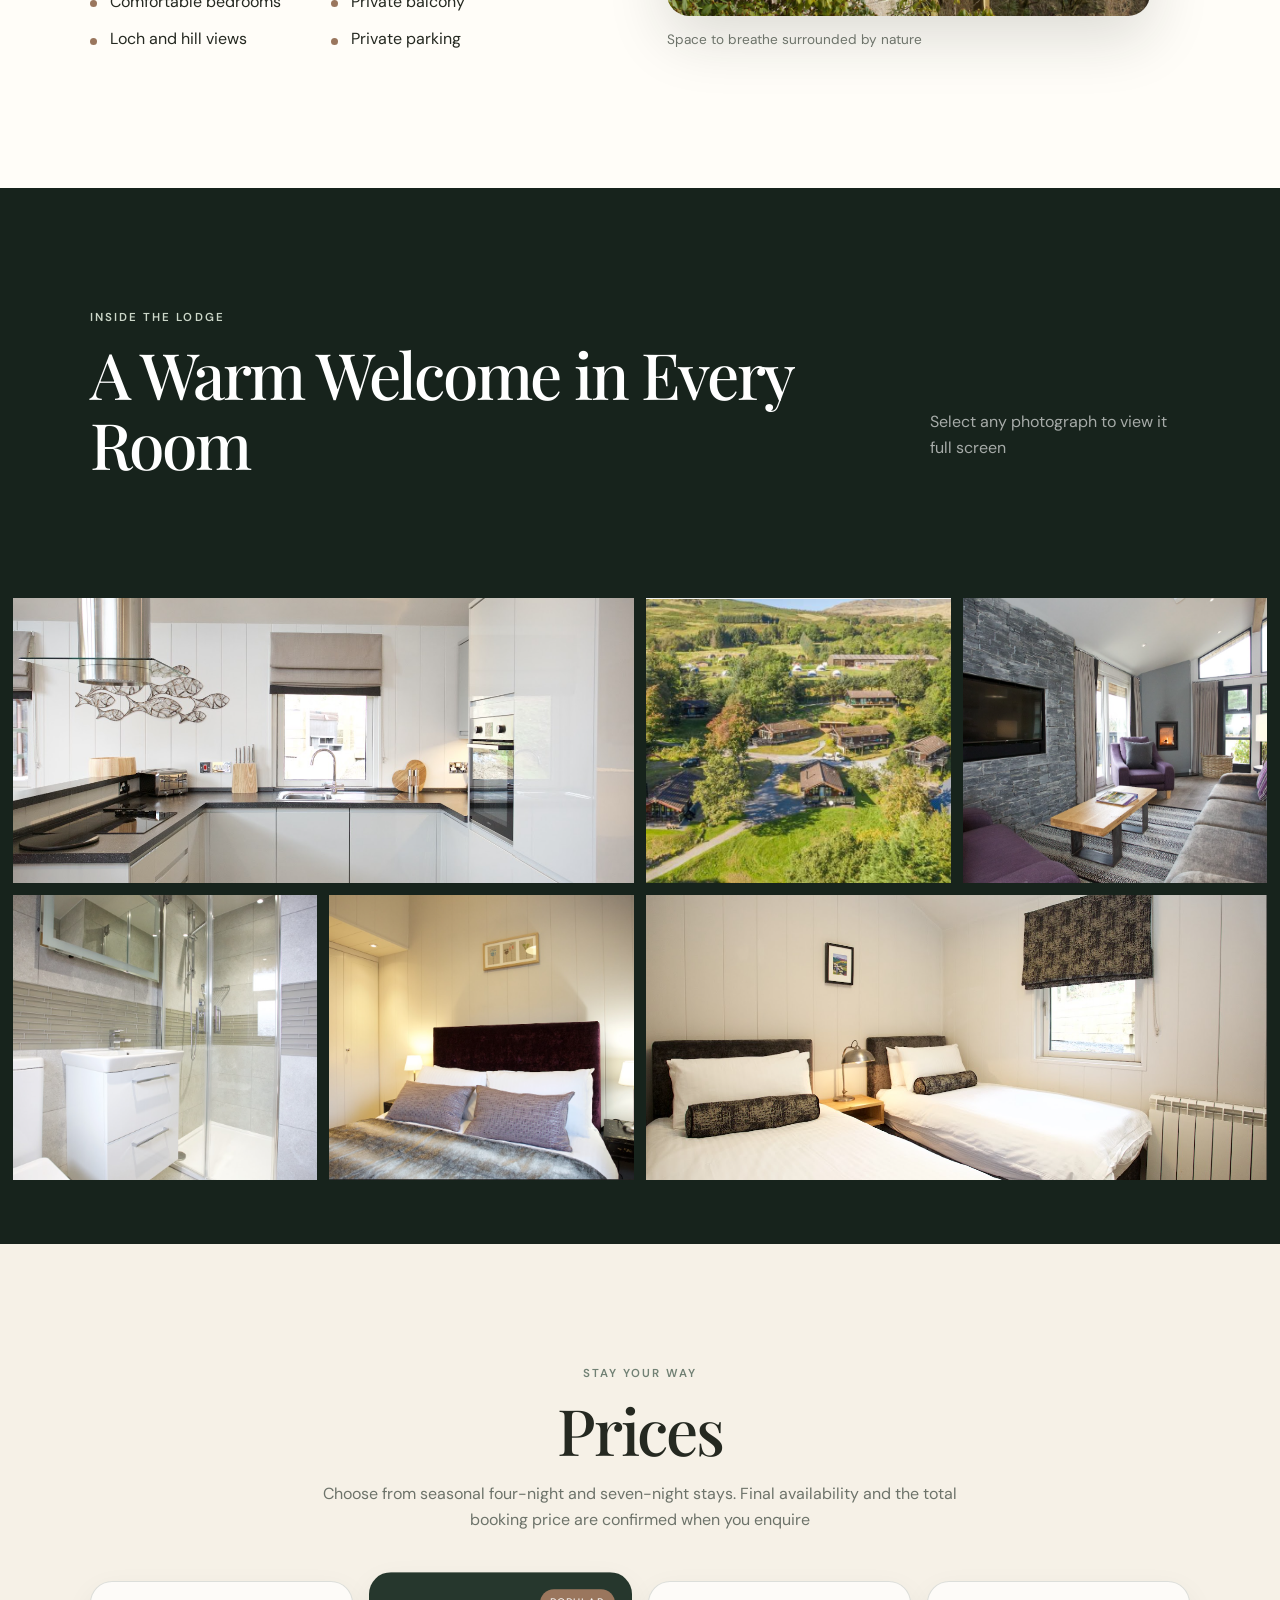
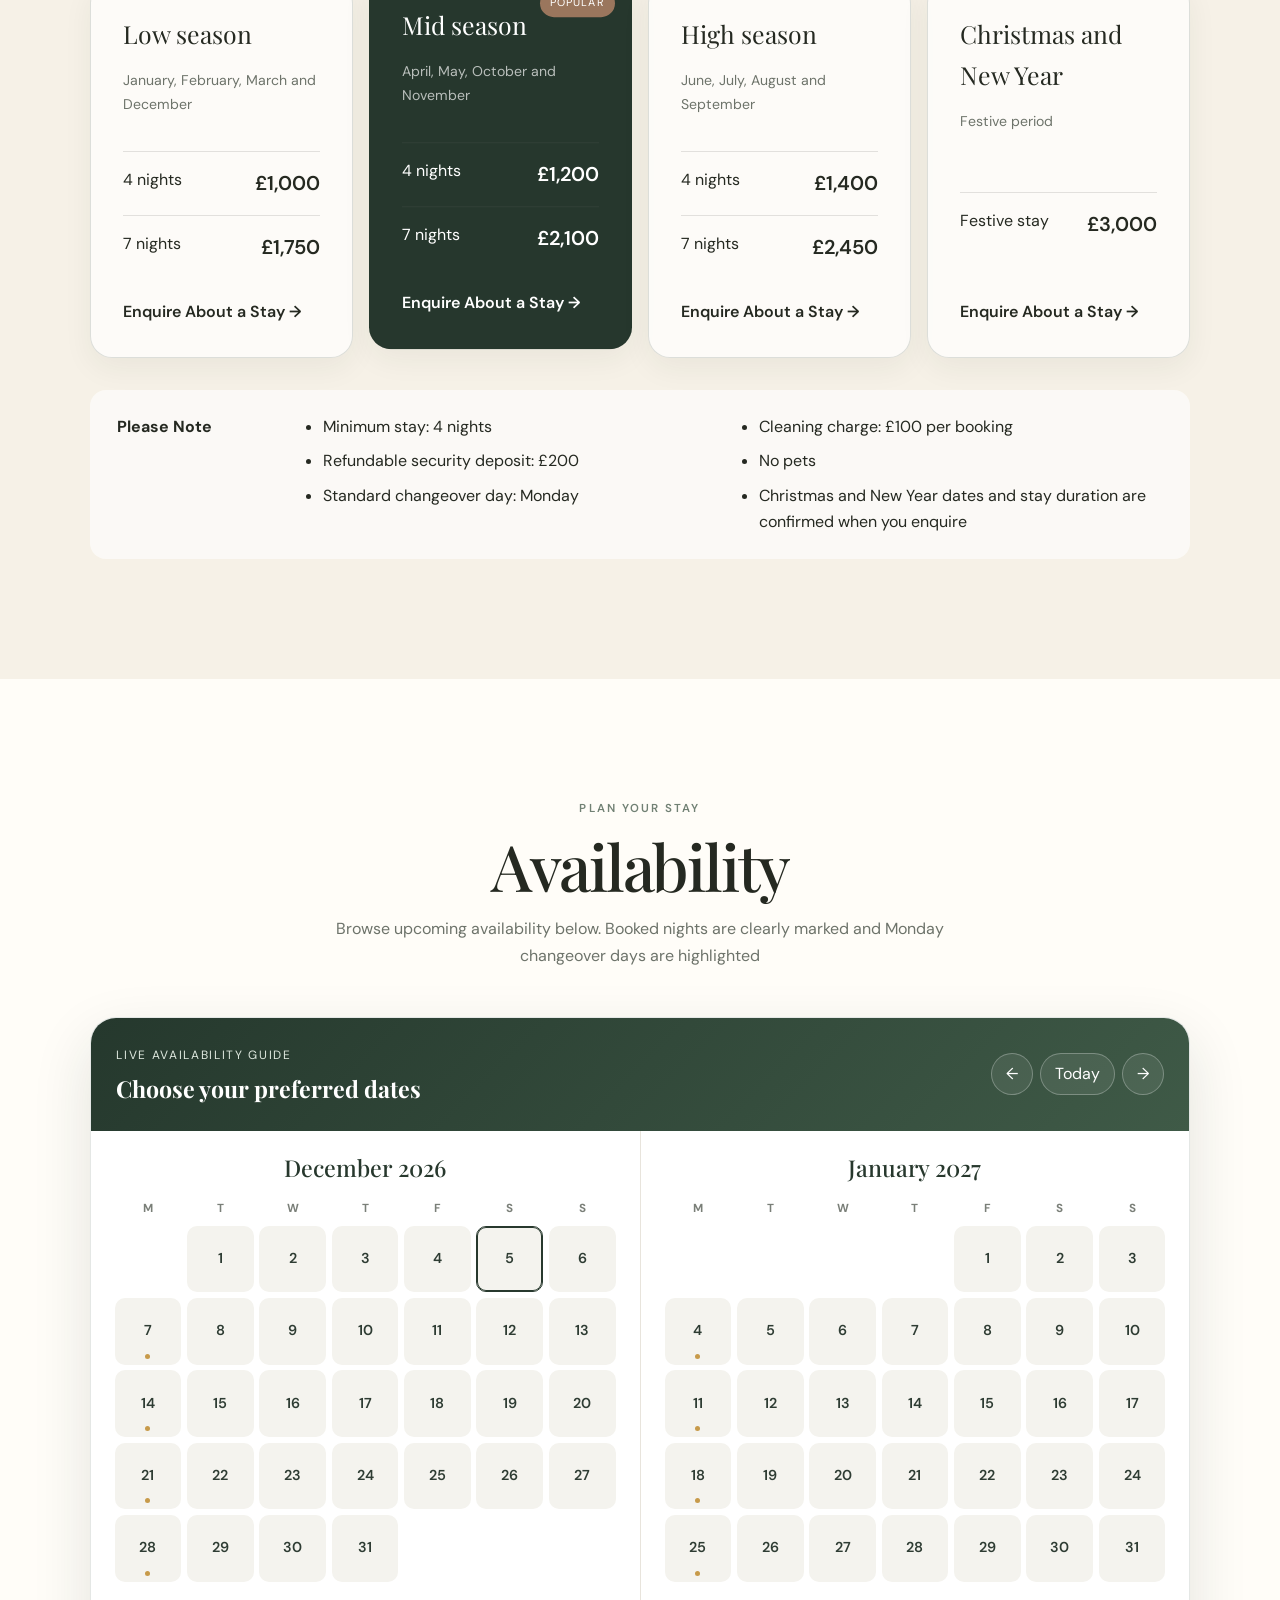
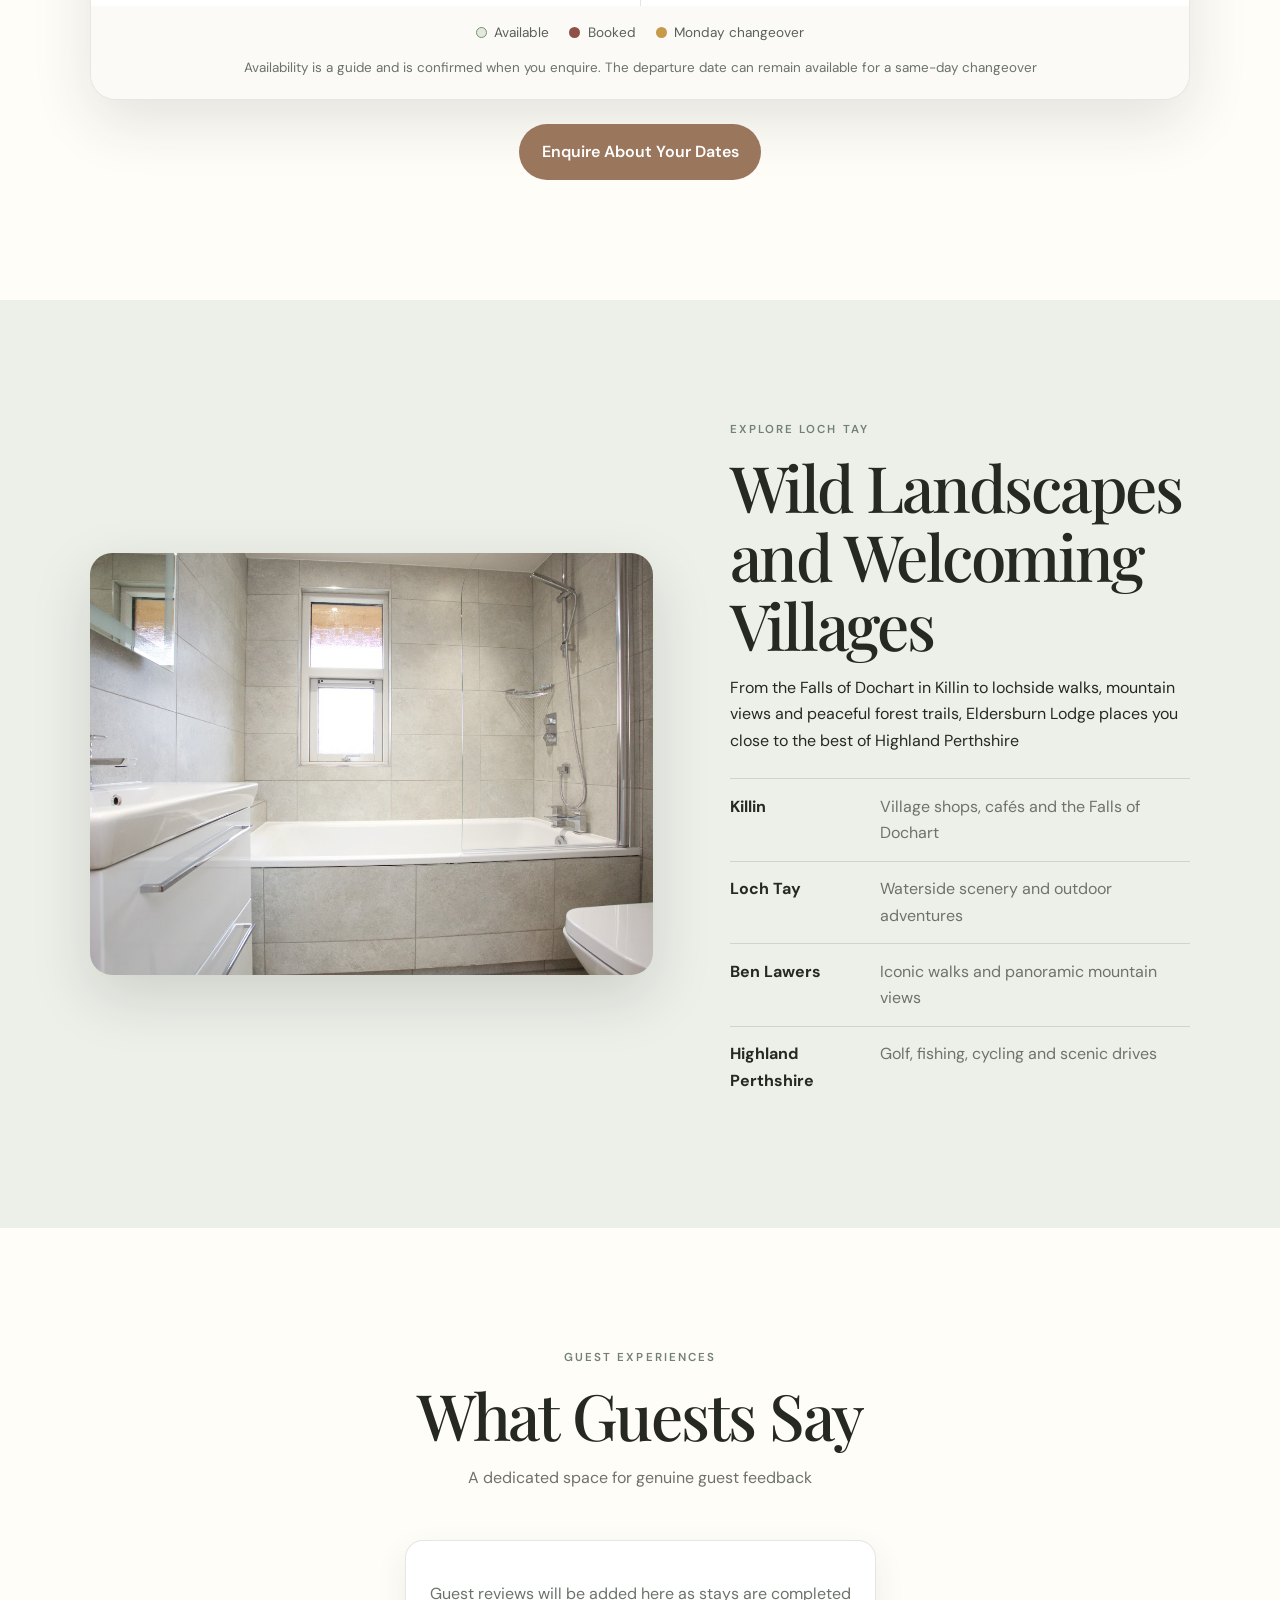
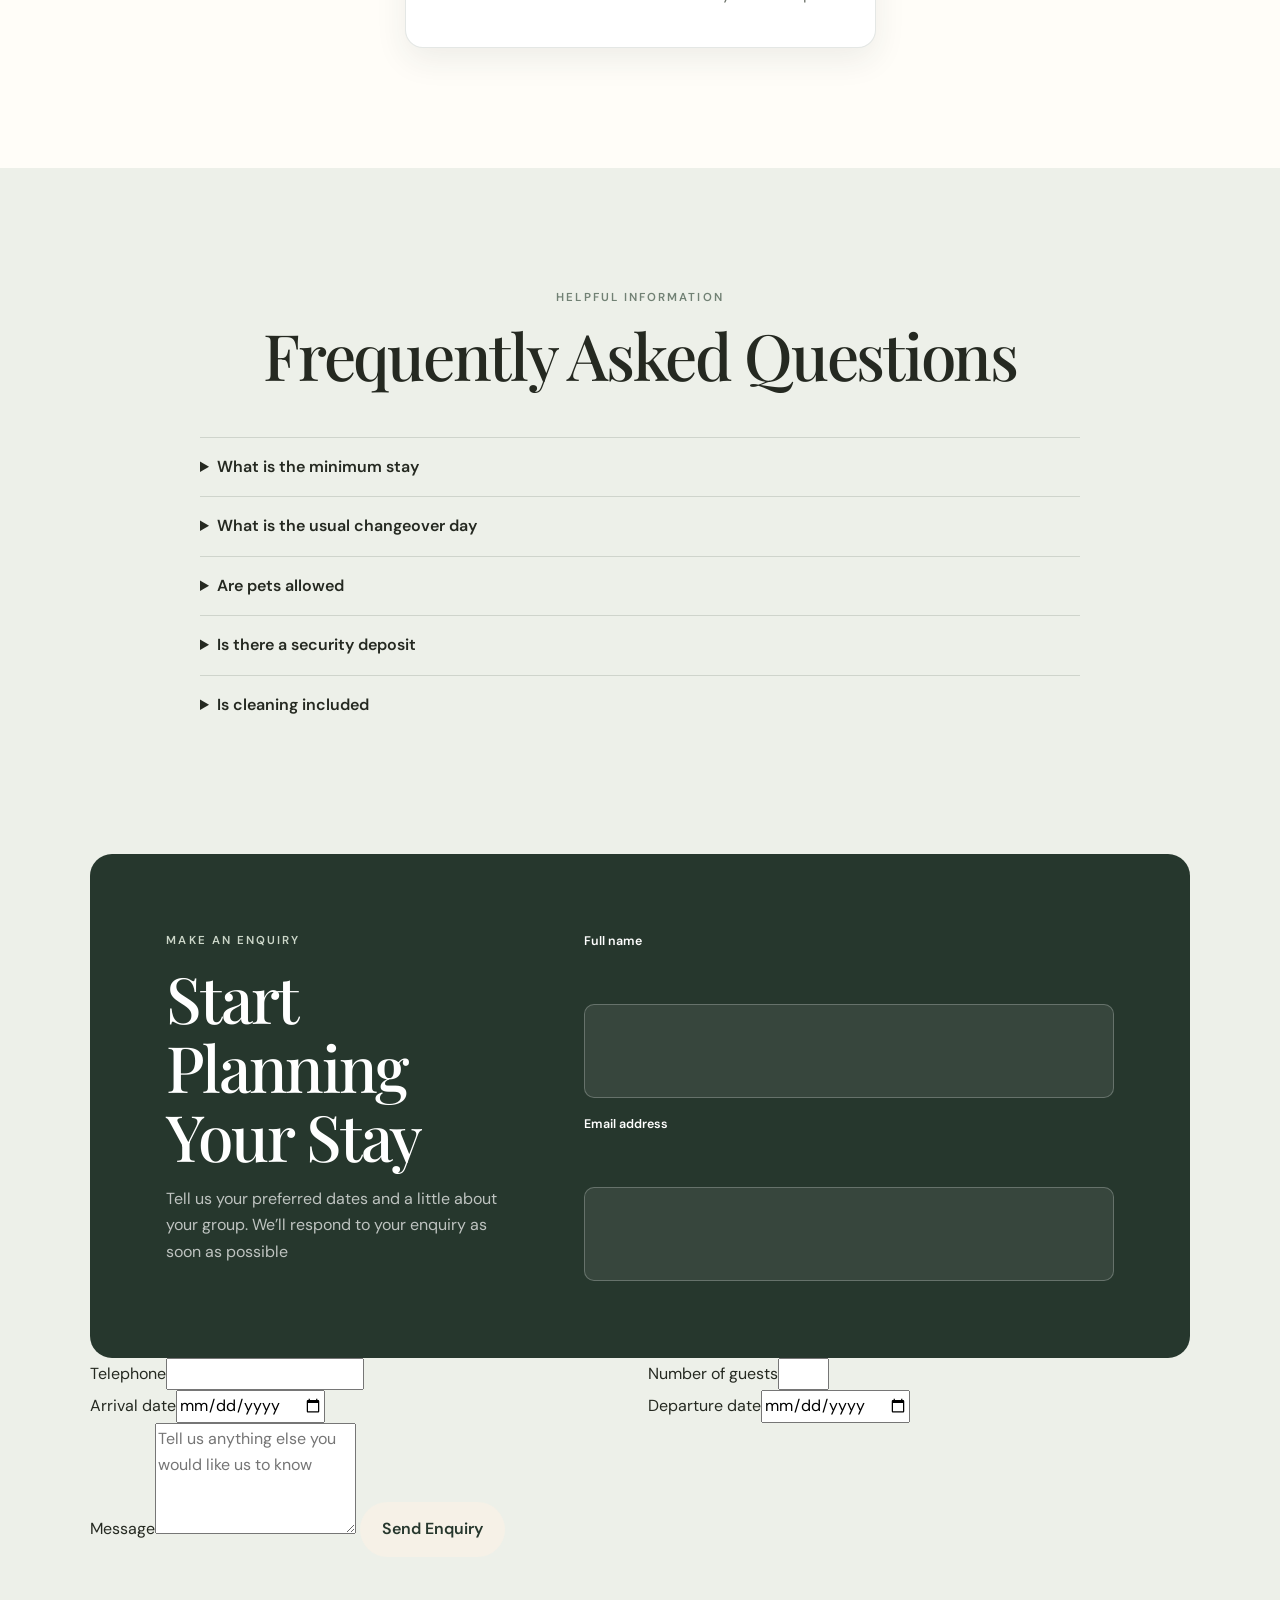
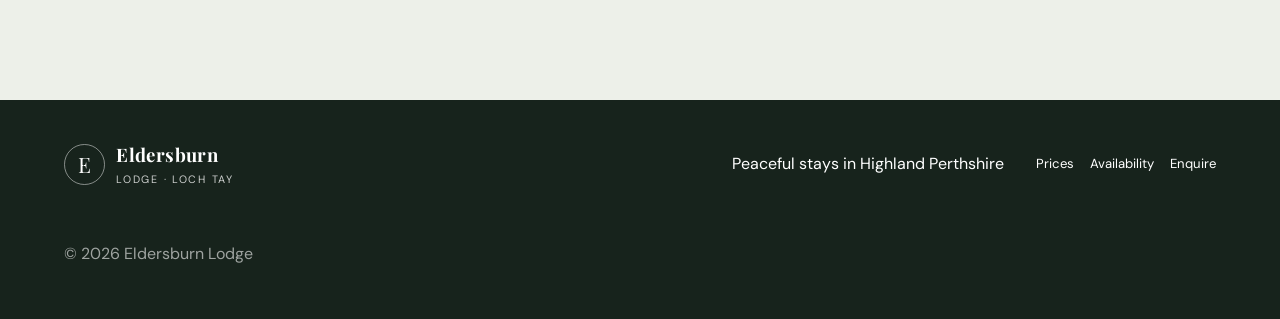
==== commit fb2f9f12: "Add files via upload" ====
--- a/index.html
+++ b/index.html
@@ -136,7 +136,7 @@
 
     <section class="area section" id="area">
       <div class="area-image reveal">
-        <img src="image10.jpg" alt="The Falls of Dochart in Killin, near Eldersburn Lodge">
+        <img src="image10.png" alt="Aerial view of the lodge site and surrounding Highland landscape">
       </div>
       <div class="area-copy reveal">
         <p class="eyebrow dark">Explore Loch Tay</p>
@@ -157,9 +157,7 @@
         <h2>What Guests Say</h2>
         <p>A dedicated space for genuine guest feedback</p>
       </div>
-      <div class="review-coming reveal">
-        <p>Guest reviews will be added here as stays are completed</p>
-      </div>
+      <div id="review-grid" class="review-grid reveal" aria-live="polite"></div>
     </section>
 
     <section class="faq section" id="faq">
@@ -194,116 +192,31 @@
     name="access_key"
     value="c713b355-9722-47a0-9a11-5f184ff45fe0"
   >
-
   <input
     type="hidden"
     name="subject"
     value="New enquiry from Eldersburn Lodge website"
   >
-
   <input
     type="hidden"
     name="from_name"
     value="Eldersburn Lodge"
-  >
-
-  <input
-    type="hidden"
-    name="redirect"
-    value="https://carolinegemmell.github.io/Eldersburn-Lodge/?enquiry=sent#contact"
-  >
-
-  <!-- Spam protection: leave hidden and empty -->
-  <input
-    type="checkbox"
-    name="botcheck"
-    class="hidden"
-    style="display:none"
-    tabindex="-1"
-    autocomplete="off"
-  >
-
-  <div class="field-row">
-    <label>
-      Full name
-      <input
-        type="text"
-        name="name"
-        required
-        autocomplete="name"
-      >
-    </label>
-
-    <label>
-      Email address
-      <input
-        type="email"
-        name="email"
-        required
-        autocomplete="email"
-      >
-    </label>
-  </div>
-
-  <div class="field-row">
-    <label>
-      Telephone
-      <input
-        type="tel"
-        name="phone"
-        autocomplete="tel"
-      >
-    </label>
-
-    <label>
-      Number of guests
-  <select name="guests" required>
-    <option value="">Select guests</option>
-    <option value="1">1 guest</option>
-    <option value="2">2 guests</option>
-    <option value="3">3 guests</option>
-    <option value="4">4 guests</option>
-    <option value="5">5 guests</option>
-    <option value="6">6 guests</option>
-  </select>
-</label>
-  </div>
-
-  <div class="field-row">
-    <label>
-      Arrival date
-      <input
-        type="date"
-        name="arrival"
-        required
-      >
-    </label>
-
-    <label>
-      Departure date
-      <input
-        type="date"
-        name="departure"
-        required
-      >
-    </label>
-  </div>
-
-  <label>
-    Message
-    <textarea
-      name="message"
-      rows="4"
-      placeholder="Tell us anything else you would like us to know"
-    ></textarea>
-  </label>
-
-  <button class="button button-light" type="submit">
-    Send Enquiry
-  </button>
-
-  <p id="form-status" class="form-status" aria-live="polite"></p>
-</form>
+          <div class="field-row">
+            <label>Full name<input type="text" name="name" required autocomplete="name"></label>
+            <label>Email address<input type="email" name="email" required autocomplete="email"></label>
+          </div>
+          <div class="field-row">
+            <label>Telephone<input type="tel" name="phone" autocomplete="tel"></label>
+            <label>Number of guests<input type="number" name="guests" min="1" max="10"></label>
+          </div>
+          <div class="field-row">
+            <label>Arrival date<input type="date" name="arrival" required></label>
+            <label>Departure date<input type="date" name="departure" required></label>
+          </div>
+          <label>Message<textarea name="message" rows="4" placeholder="Tell us anything else you would like us to know"></textarea></label>
+          <button class="button button-light" type="submit">Send Enquiry</button>
+          <p id="form-status" class="form-status" aria-live="polite"></p>
+        </form>
       </div>
     </section>
   </main>
@@ -325,4 +238,4 @@
   <script src="site-config.js"></script>
   <script src="script.js"></script>
 </body>
-</html>
+</html>
--- a/styles.css
+++ b/styles.css
@@ -229,3 +229,15 @@
 .available-dot{background:#e2eadf;border:1px solid #789071}.booked-dot{background:#8e5147}.changeover-dot{background:#c79a4a}
 .calendar-note{text-align:center;padding:.35rem 1.5rem 1.25rem;margin:0;background:#fbfaf7;color:#6a716b;font-size:.84rem}
 @media(max-width:760px){.calendar-topline{align-items:flex-start;flex-direction:column}.calendar-months{grid-template-columns:1fr}.month-card{padding:1rem}.day{border-radius:8px}.calendar-nav{width:100%;justify-content:space-between}}
+
+
+/* Guest review cards */
+.review-grid{display:grid;grid-template-columns:repeat(3,minmax(0,1fr));gap:1.25rem;margin-top:2rem}
+.review-card,.review-coming{background:#fff;border:1px solid rgba(39,56,45,.12);border-radius:18px;padding:1.5rem;box-shadow:0 12px 32px rgba(39,56,45,.08)}
+.review-stars{color:#9a7b45;letter-spacing:.12em;font-size:1.1rem;margin-bottom:1rem}
+.review-card blockquote{margin:0;color:#33463a;font-size:1.02rem;line-height:1.75}
+.review-author{margin:1.25rem 0 0;display:flex;flex-direction:column;gap:.2rem}
+.review-author span{font-size:.9rem;color:#6d776f}
+.review-coming{text-align:center;grid-column:1/-1}
+@media(max-width:900px){.review-grid{grid-template-columns:1fr 1fr}}
+@media(max-width:620px){.review-grid{grid-template-columns:1fr}}
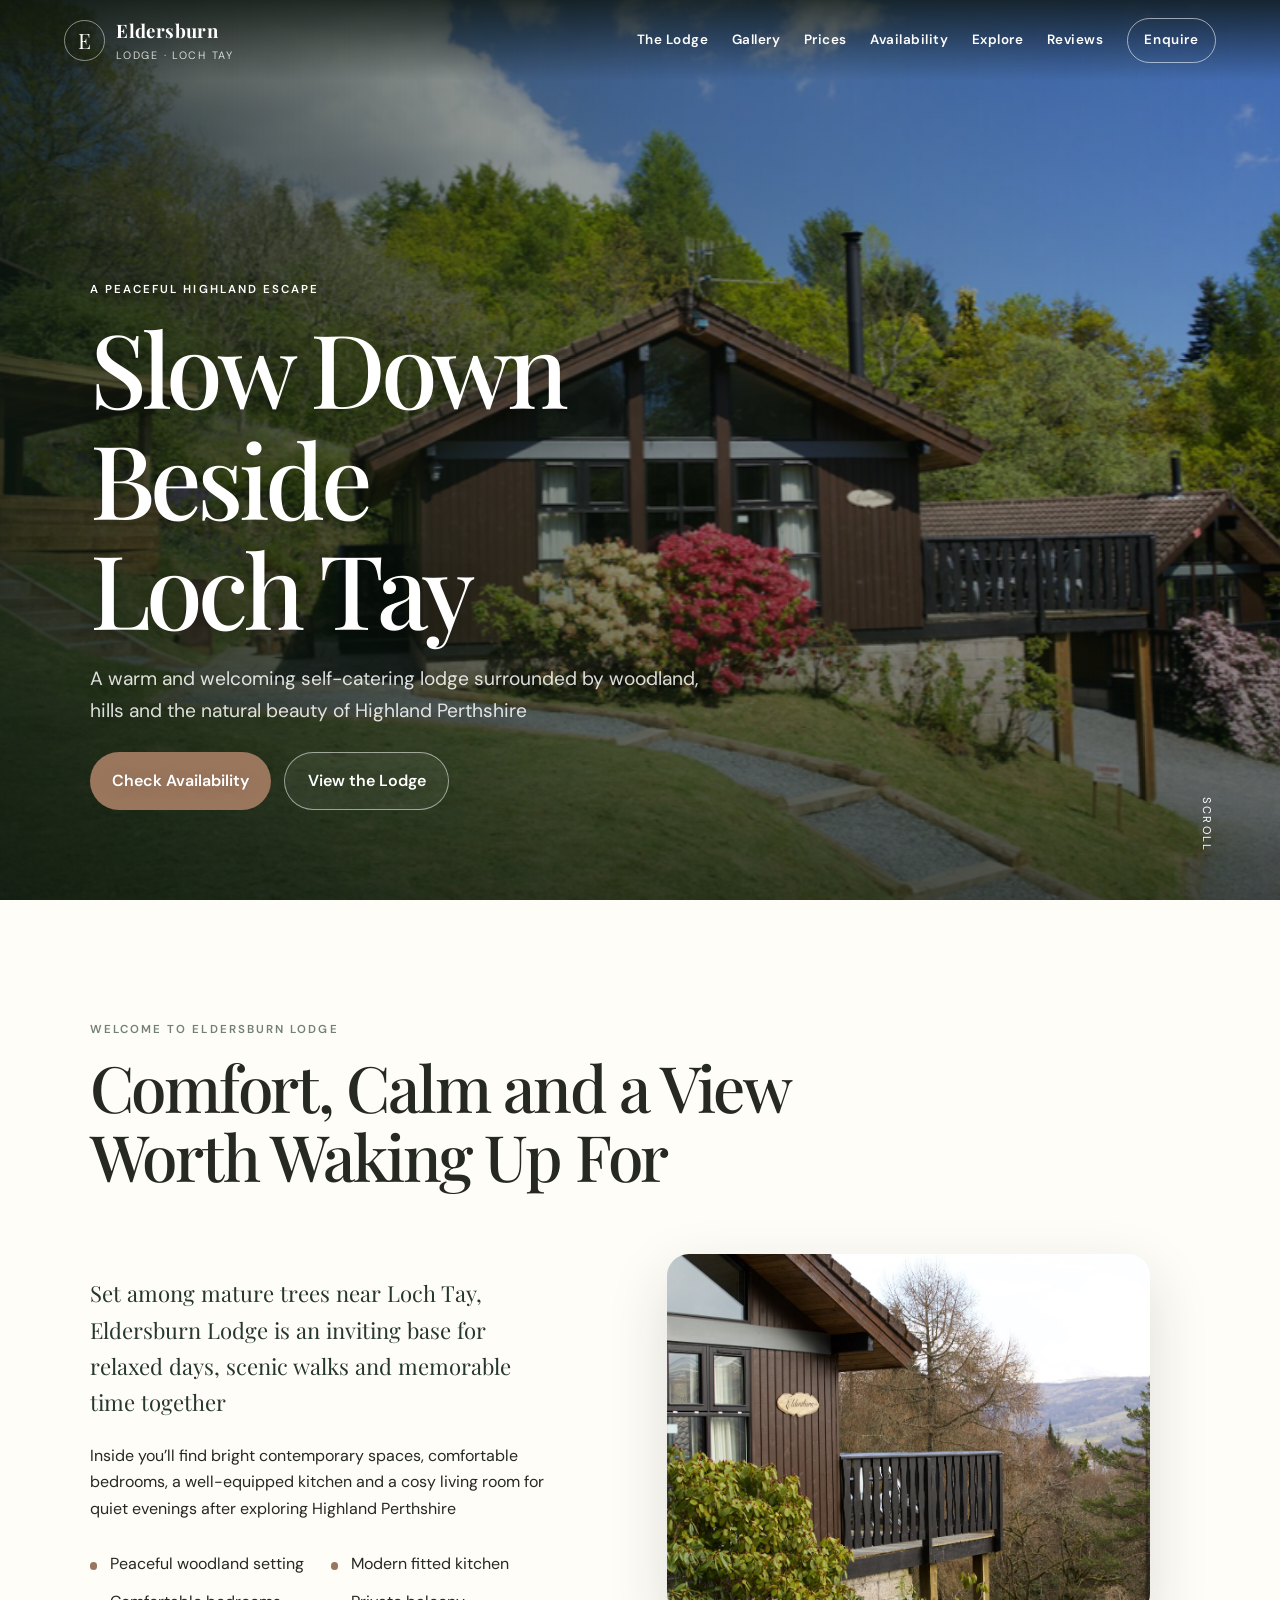
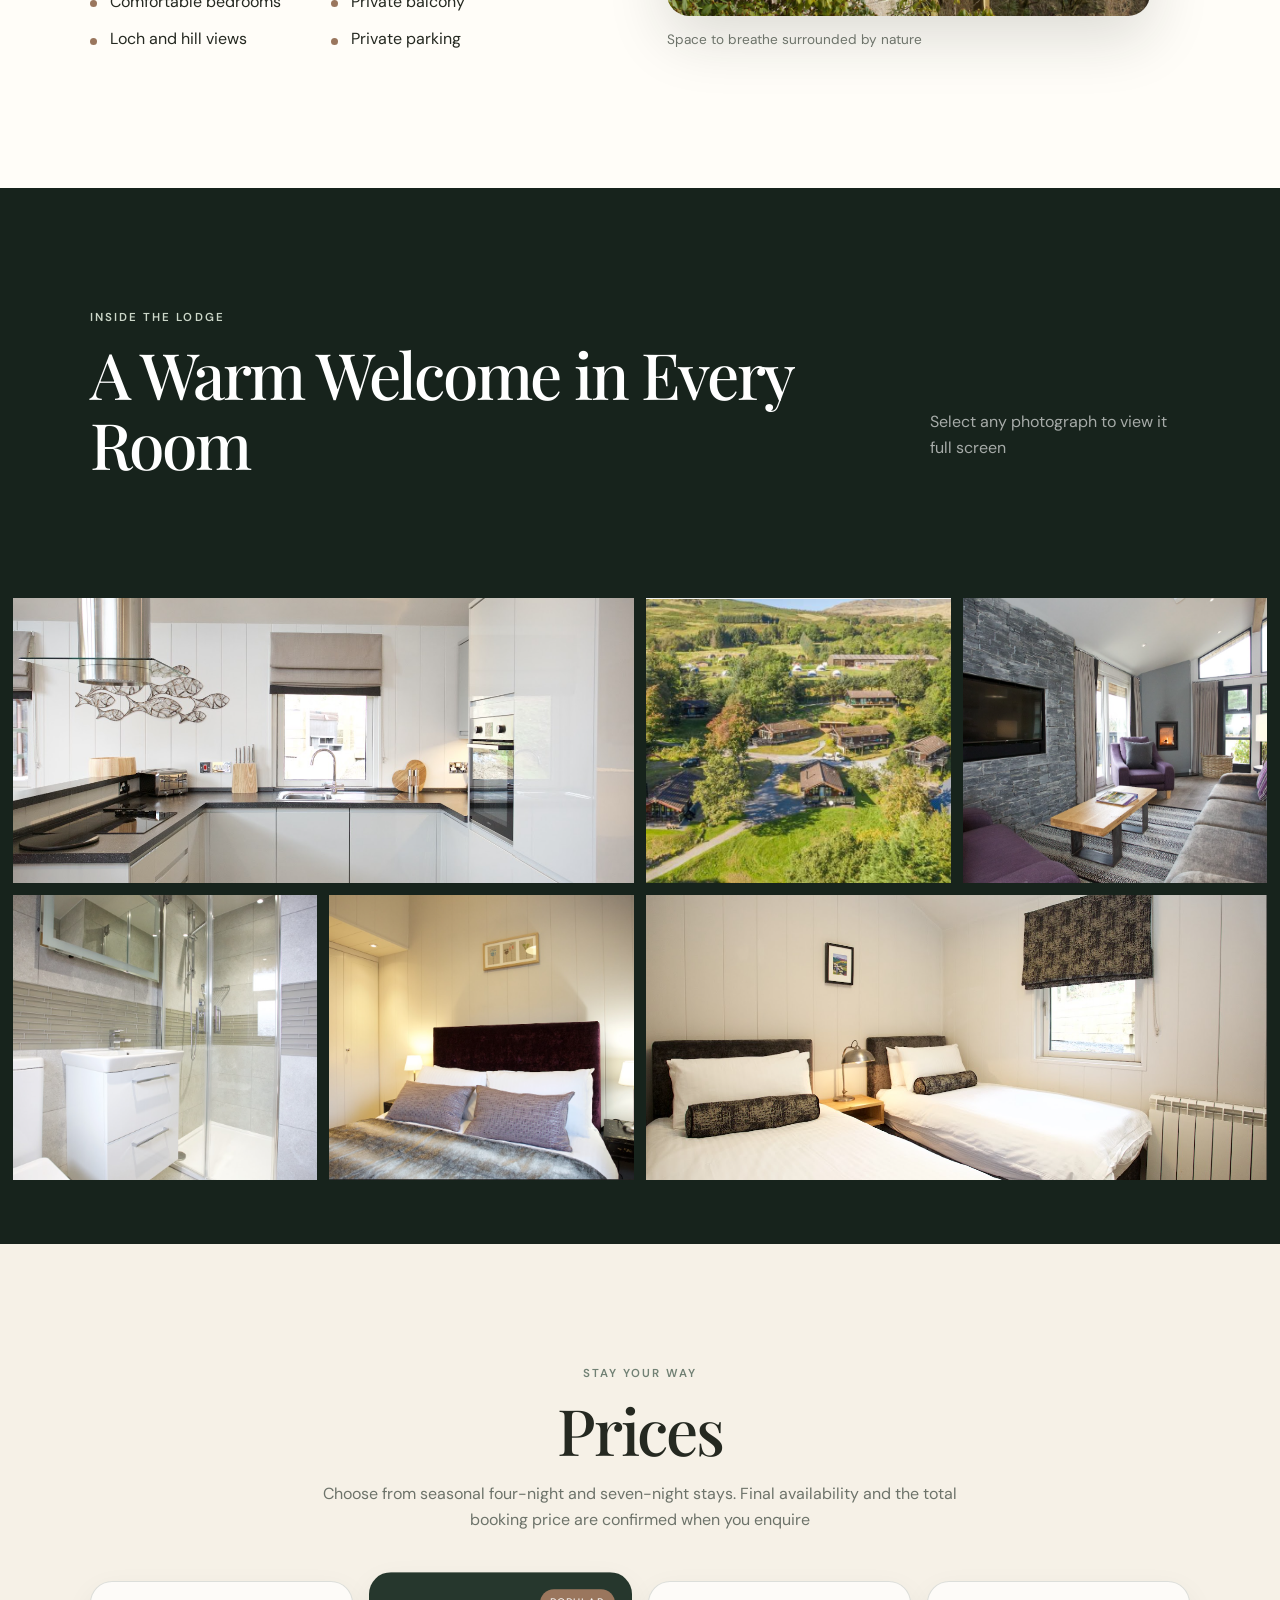
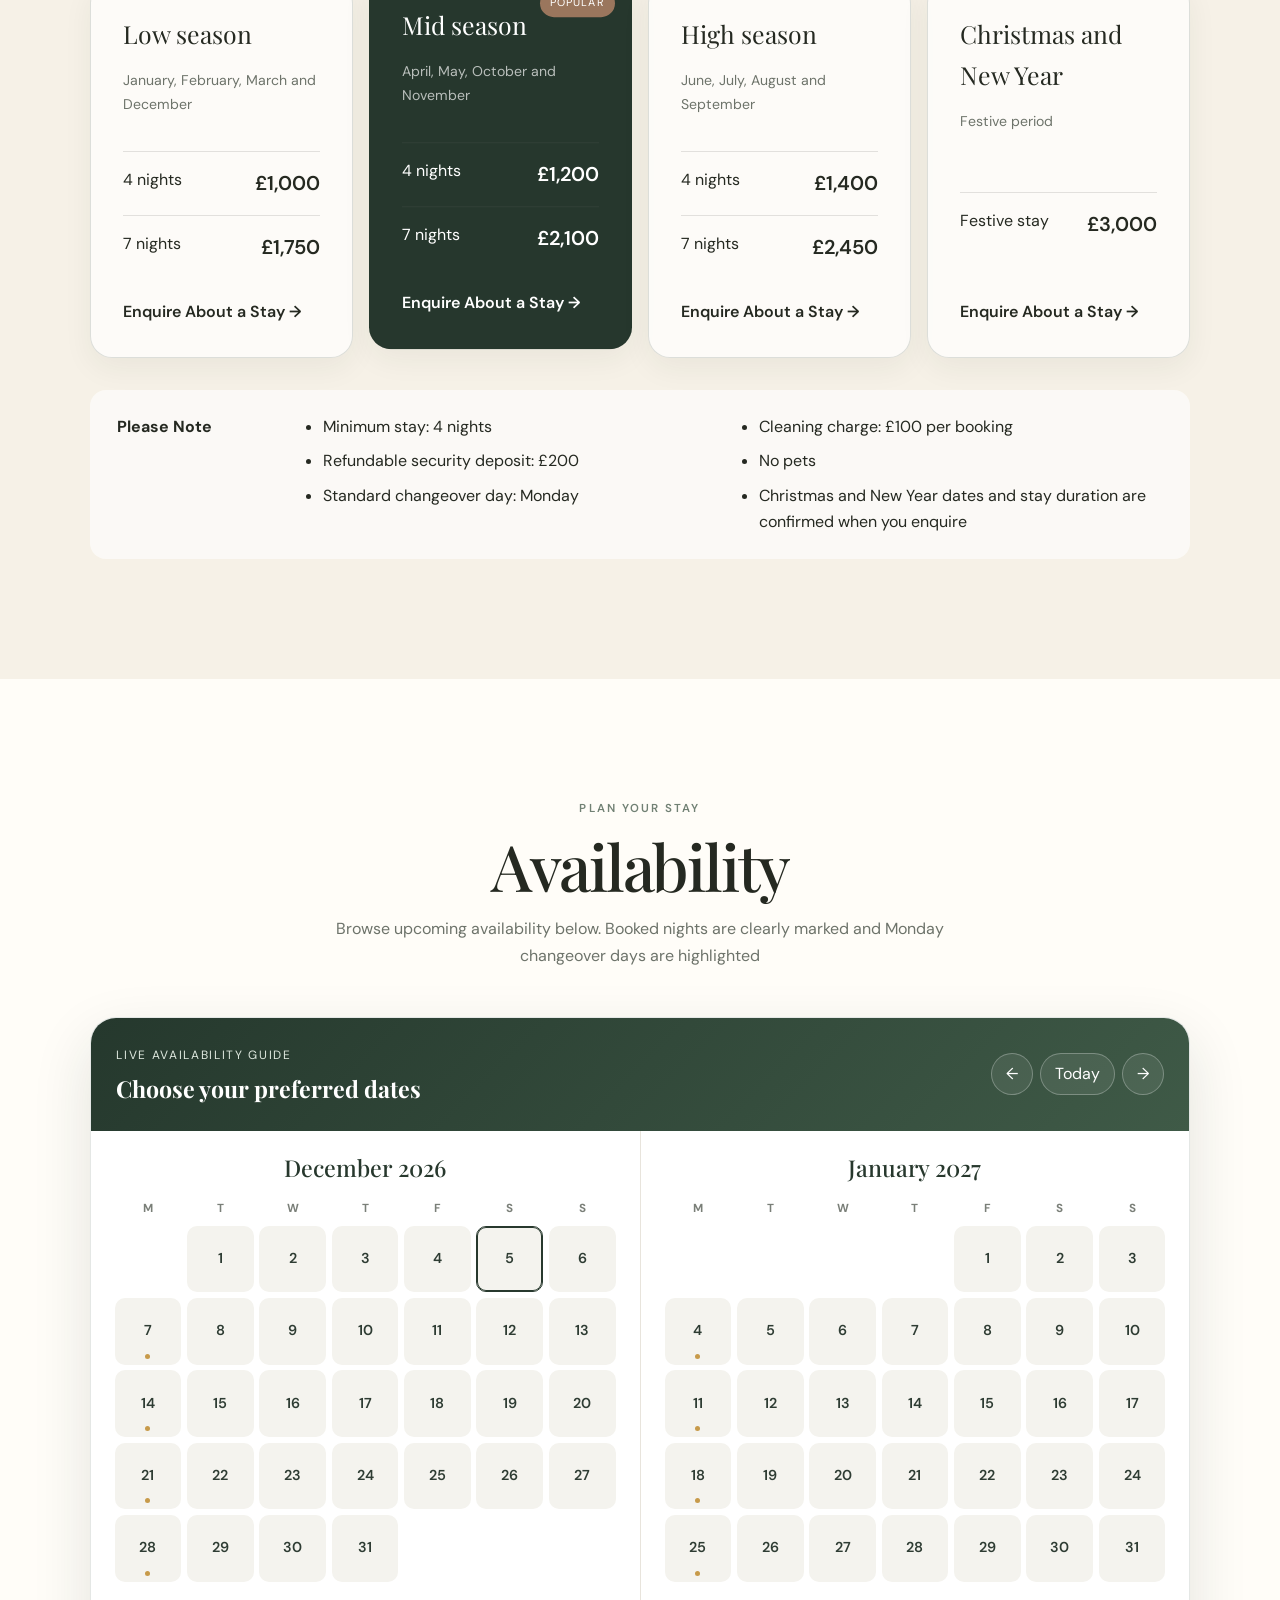
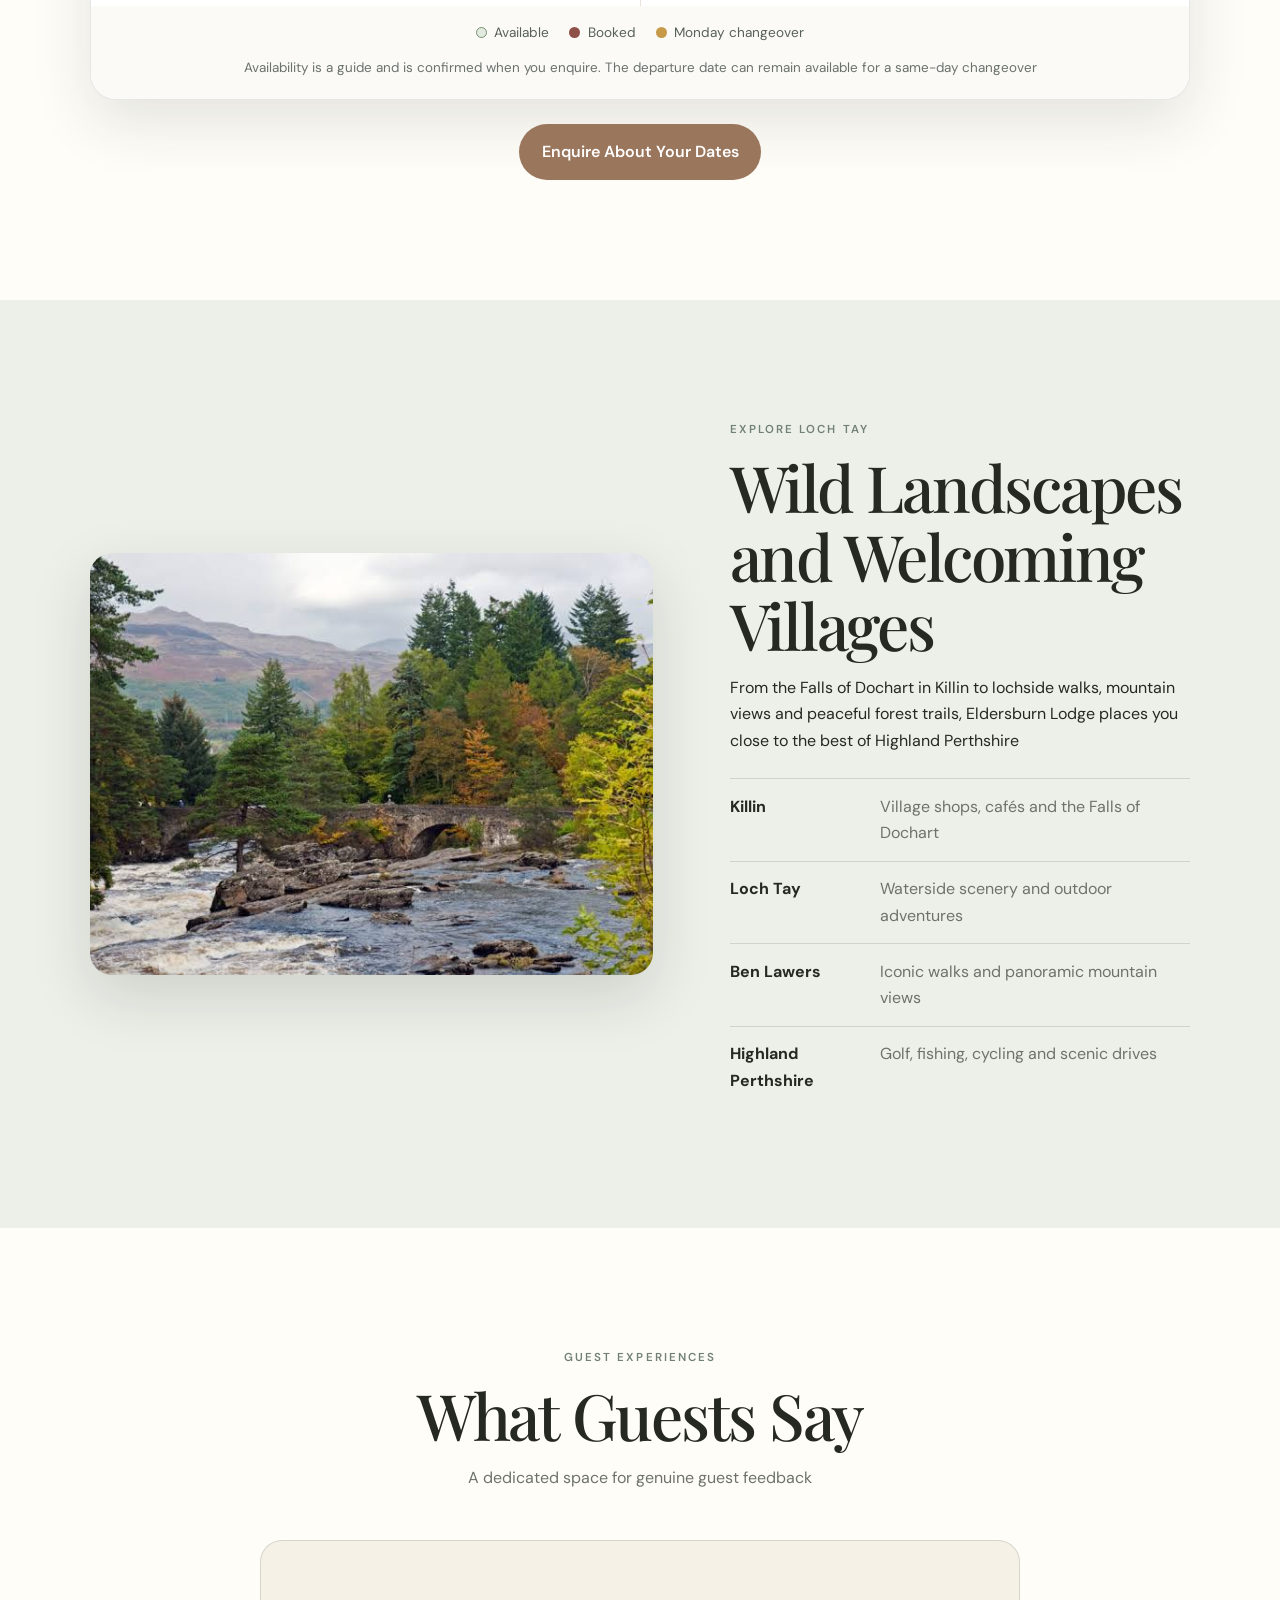
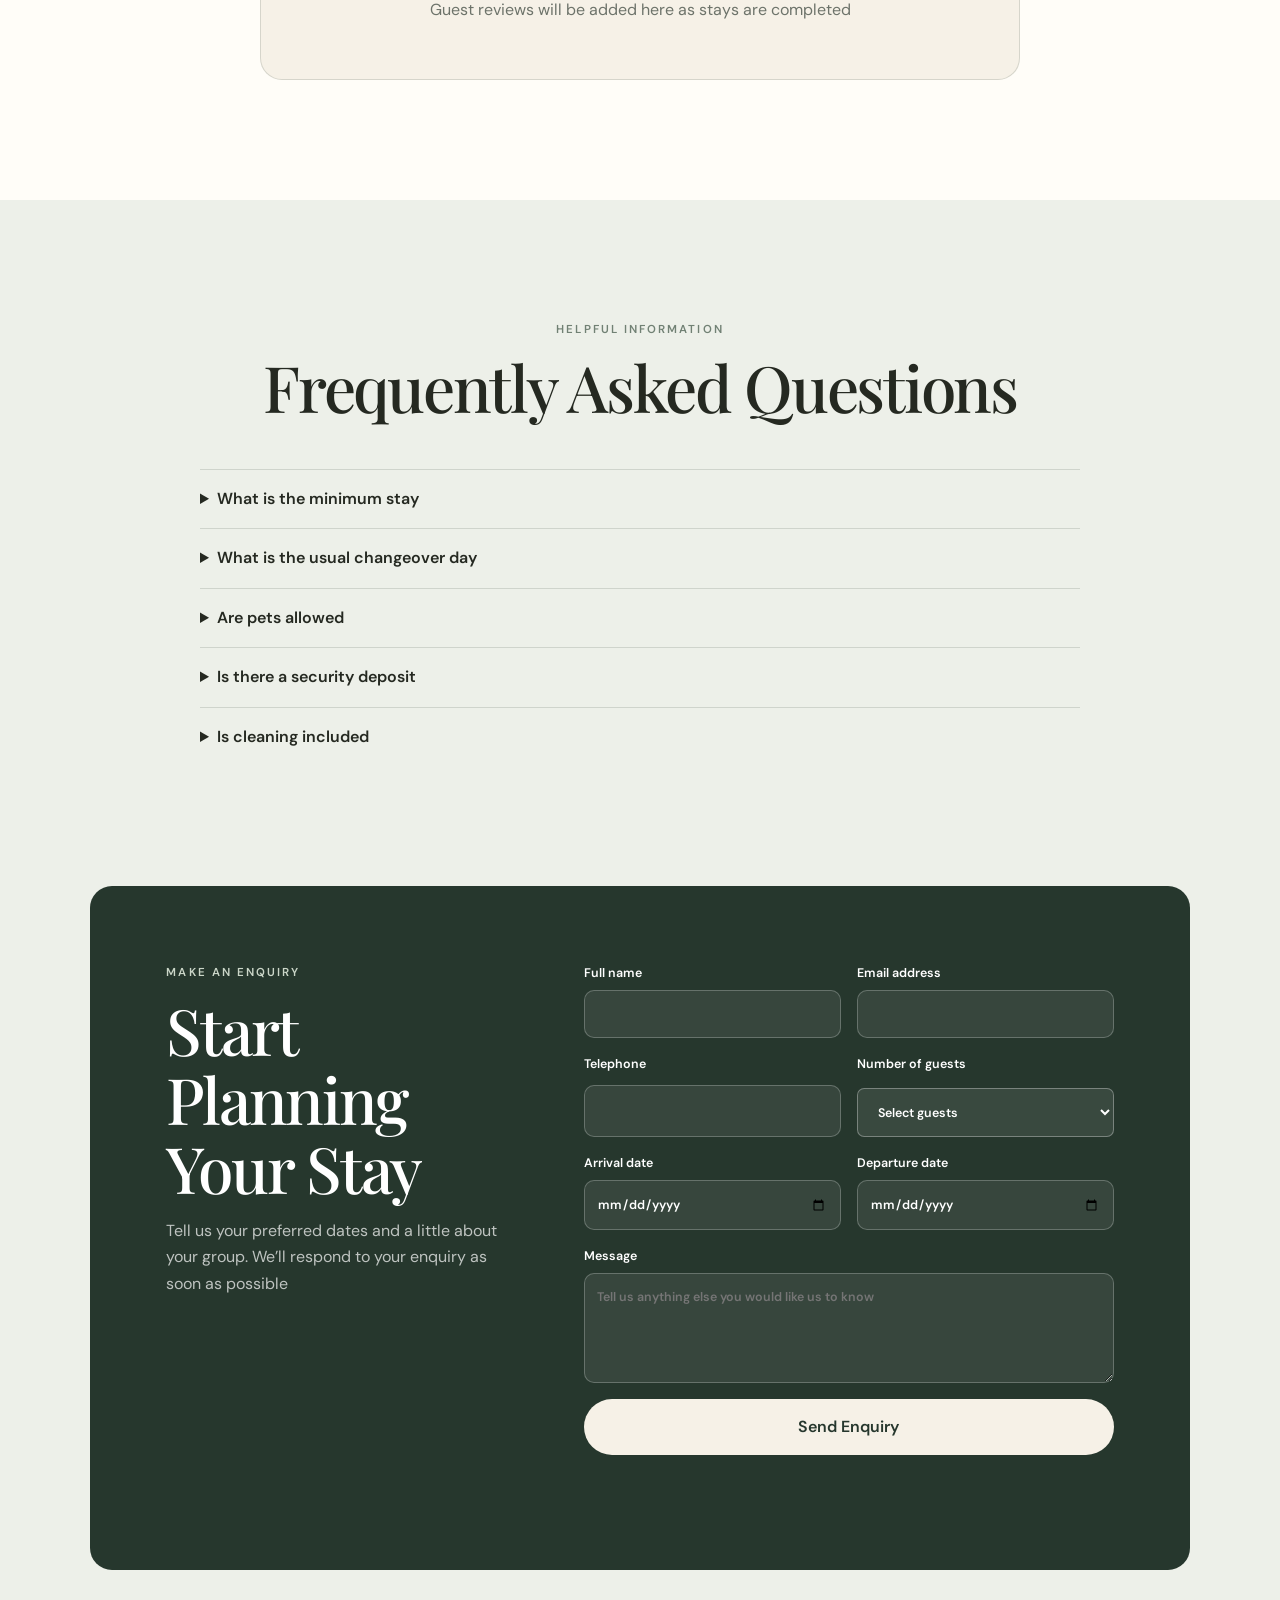
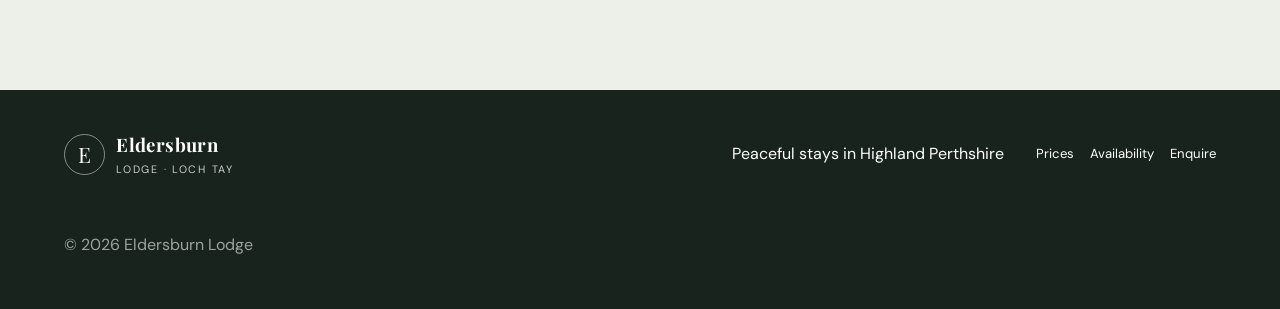
==== commit bc5d5e98: "Add files via upload Install Eldersburn Lodge Version 7 Stable" ====
--- a/index.html
+++ b/index.html
@@ -157,7 +157,9 @@
         <h2>What Guests Say</h2>
         <p>A dedicated space for genuine guest feedback</p>
       </div>
-      <div id="review-grid" class="review-grid reveal" aria-live="polite"></div>
+      <div class="review-coming reveal">
+        <p>Guest reviews will be added here as stays are completed</p>
+      </div>
     </section>
 
     <section class="faq section" id="faq">
@@ -182,32 +184,34 @@
           <p>Tell us your preferred dates and a little about your group. We’ll respond to your enquiry as soon as possible</p>
         </div>
         <form
-  id="enquiry-form"
-  class="enquiry-form"
-  action="https://api.web3forms.com/submit"
-  method="POST"
->
-  <input
-    type="hidden"
-    name="access_key"
-    value="c713b355-9722-47a0-9a11-5f184ff45fe0"
-  >
-  <input
-    type="hidden"
-    name="subject"
-    value="New enquiry from Eldersburn Lodge website"
-  >
-  <input
-    type="hidden"
-    name="from_name"
-    value="Eldersburn Lodge"
+          id="enquiry-form"
+          class="enquiry-form"
+          action="https://api.web3forms.com/submit"
+          method="POST"
+        >
+          <input type="hidden" name="access_key" value="c713b355-9722-47a0-9a11-5f184ff45fe0">
+          <input type="hidden" name="subject" value="New enquiry from Eldersburn Lodge website">
+          <input type="hidden" name="from_name" value="Eldersburn Lodge">
+          <input type="hidden" name="redirect" value="https://carolinegemmell.github.io/Eldersburn-Lodge/?enquiry=sent#contact">
+          <input type="checkbox" name="botcheck" class="hidden" style="display:none" tabindex="-1" autocomplete="off">
+
           <div class="field-row">
             <label>Full name<input type="text" name="name" required autocomplete="name"></label>
             <label>Email address<input type="email" name="email" required autocomplete="email"></label>
           </div>
           <div class="field-row">
             <label>Telephone<input type="tel" name="phone" autocomplete="tel"></label>
-            <label>Number of guests<input type="number" name="guests" min="1" max="10"></label>
+            <label>Number of guests
+              <select name="guests" required>
+                <option value="">Select guests</option>
+                <option value="1">1 guest</option>
+                <option value="2">2 guests</option>
+                <option value="3">3 guests</option>
+                <option value="4">4 guests</option>
+                <option value="5">5 guests</option>
+                <option value="6">6 guests</option>
+              </select>
+            </label>
           </div>
           <div class="field-row">
             <label>Arrival date<input type="date" name="arrival" required></label>
@@ -235,7 +239,7 @@
     <button id="next-photo" class="lightbox-nav next" aria-label="Next photograph">›</button>
   </dialog>
 
-  <script src="site-config.js"></script>
-  <script src="script.js"></script>
+  <script src="site-config.js?v=7.0"></script>
+  <script src="script.js?v=7.0"></script>
 </body>
 </html>
--- a/styles.css
+++ b/styles.css
@@ -230,14 +230,33 @@
 .calendar-note{text-align:center;padding:.35rem 1.5rem 1.25rem;margin:0;background:#fbfaf7;color:#6a716b;font-size:.84rem}
 @media(max-width:760px){.calendar-topline{align-items:flex-start;flex-direction:column}.calendar-months{grid-template-columns:1fr}.month-card{padding:1rem}.day{border-radius:8px}.calendar-nav{width:100%;justify-content:space-between}}
 
-
-/* Guest review cards */
-.review-grid{display:grid;grid-template-columns:repeat(3,minmax(0,1fr));gap:1.25rem;margin-top:2rem}
-.review-card,.review-coming{background:#fff;border:1px solid rgba(39,56,45,.12);border-radius:18px;padding:1.5rem;box-shadow:0 12px 32px rgba(39,56,45,.08)}
-.review-stars{color:#9a7b45;letter-spacing:.12em;font-size:1.1rem;margin-bottom:1rem}
-.review-card blockquote{margin:0;color:#33463a;font-size:1.02rem;line-height:1.75}
-.review-author{margin:1.25rem 0 0;display:flex;flex-direction:column;gap:.2rem}
-.review-author span{font-size:.9rem;color:#6d776f}
-.review-coming{text-align:center;grid-column:1/-1}
-@media(max-width:900px){.review-grid{grid-template-columns:1fr 1fr}}
-@media(max-width:620px){.review-grid{grid-template-columns:1fr}}
+/* Version 7 additions */
+.enquiry-form select {
+  width: 100%;
+  margin-top: .45rem;
+  padding: .9rem 1rem;
+  border: 1px solid rgba(255,255,255,.32);
+  border-radius: .45rem;
+  background: rgba(255,255,255,.09);
+  color: #fff;
+  font: inherit;
+}
+.enquiry-form select option { color: #26352c; background: #fff; }
+.review-coming.review-grid {
+  display: grid;
+  grid-template-columns: repeat(auto-fit,minmax(240px,1fr));
+  gap: 1.25rem;
+  background: transparent;
+  padding: 0;
+}
+.review-card {
+  background: #fff;
+  border-radius: 1rem;
+  padding: 1.5rem;
+  box-shadow: 0 10px 30px rgba(30,45,36,.1);
+  text-align: left;
+}
+.review-card blockquote { margin: .75rem 0 1rem; font-family: "Playfair Display",serif; font-size: 1.1rem; line-height: 1.55; }
+.review-card p { margin: 0; }
+.review-card p span { display:block; opacity:.7; font-size:.9rem; margin-top:.2rem; }
+.review-stars { color:#9a7b45; letter-spacing:.12em; }
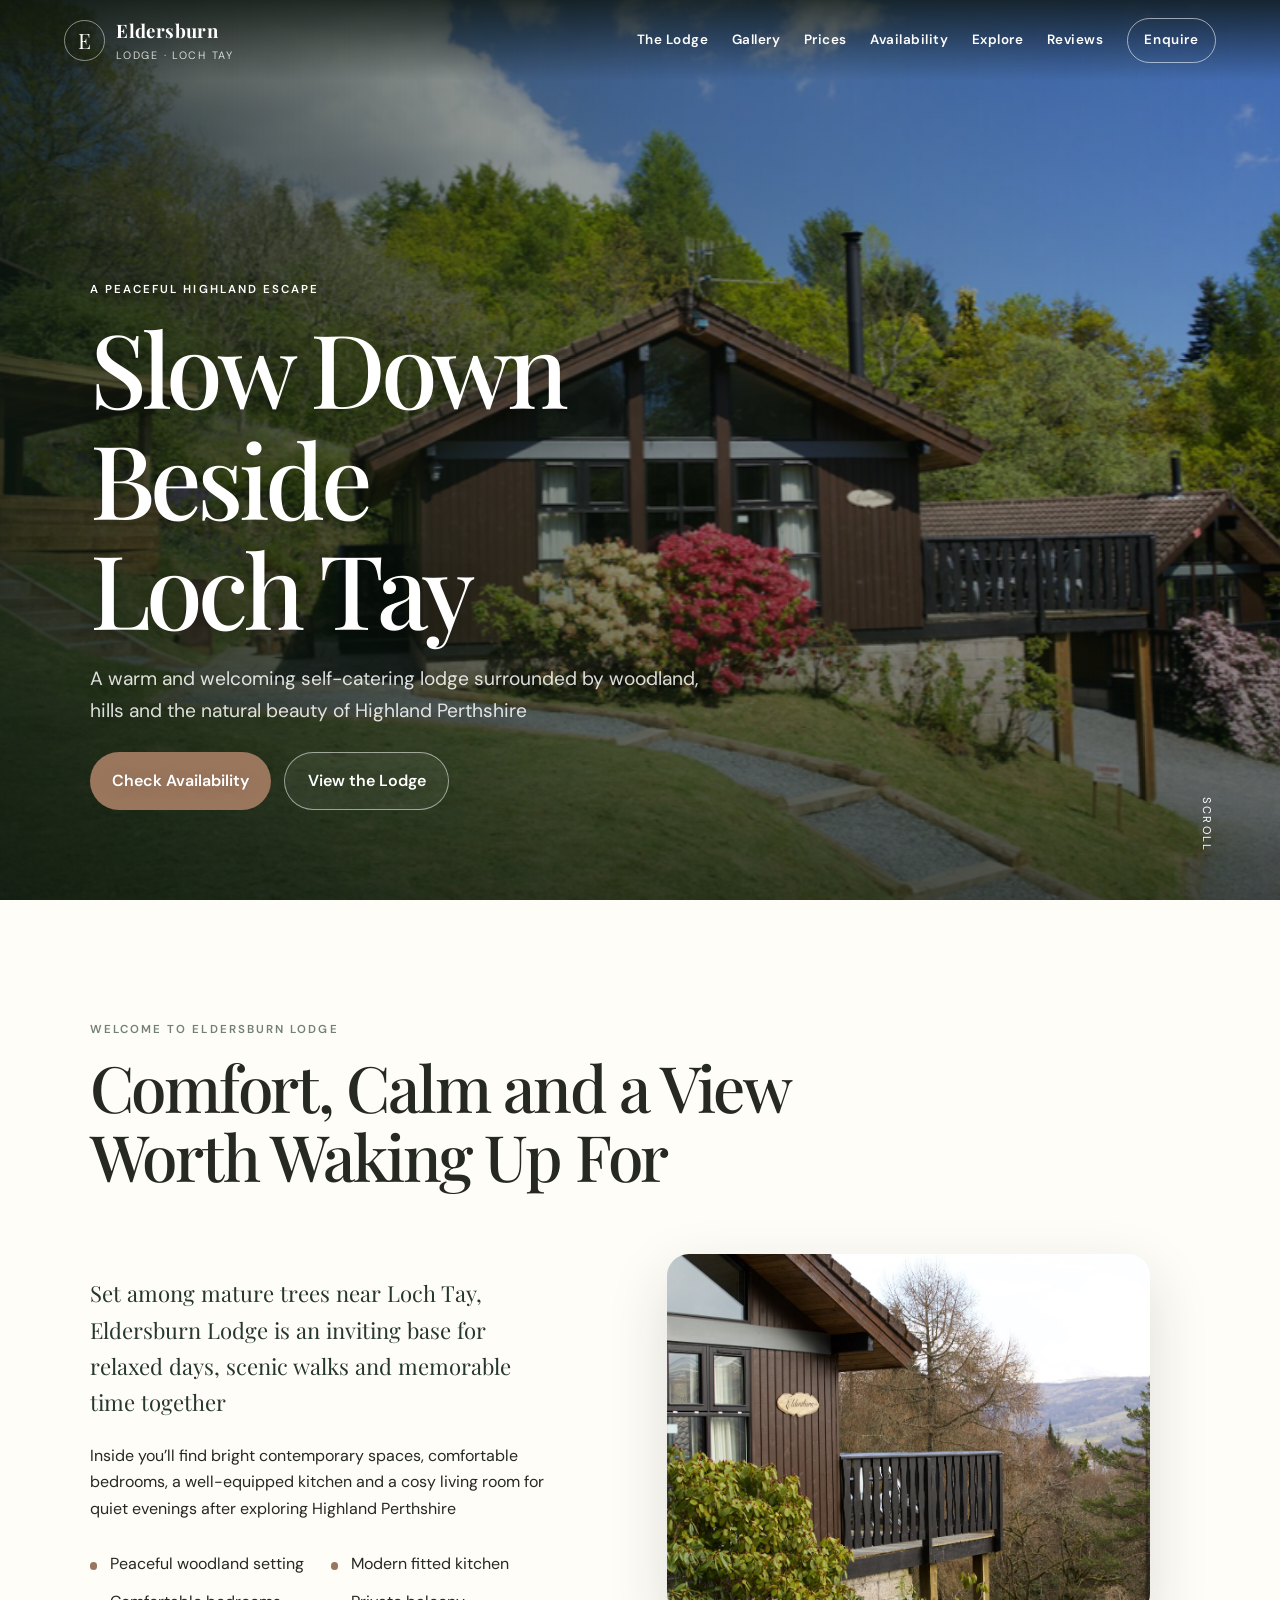
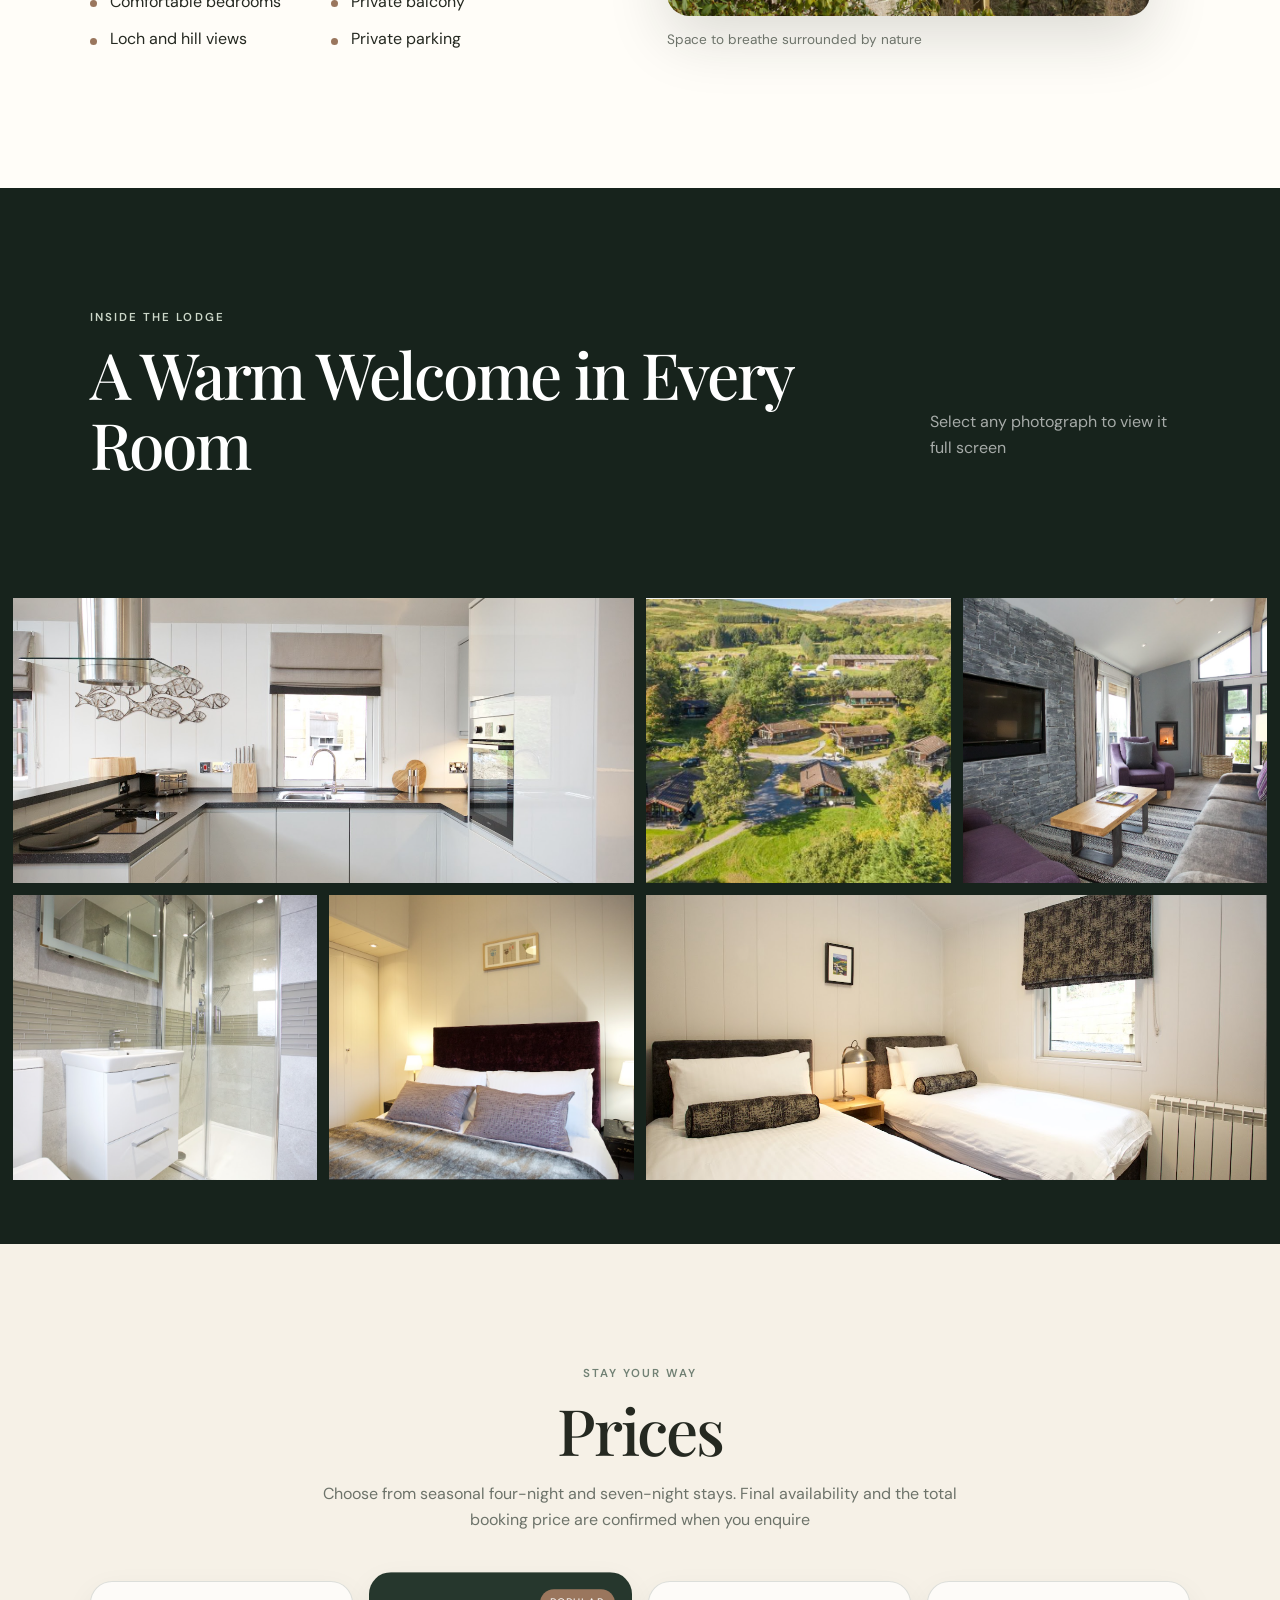
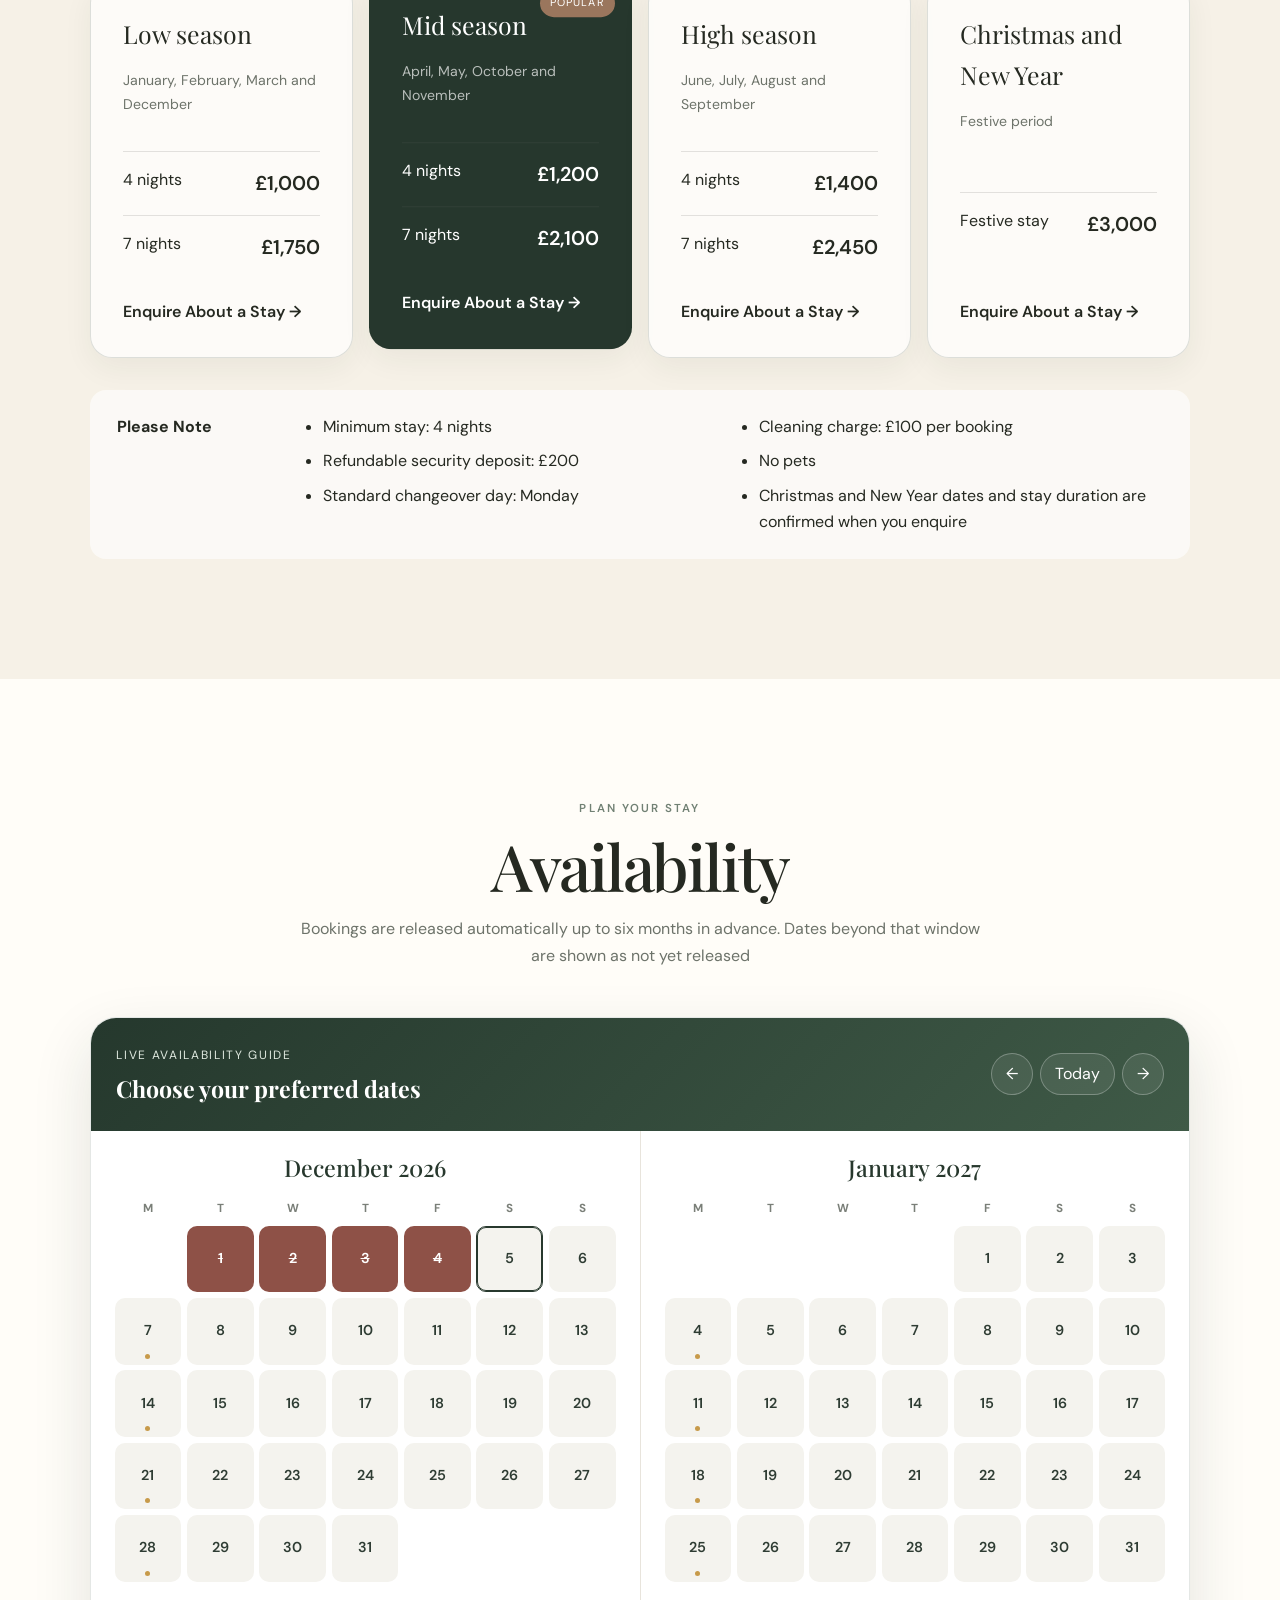
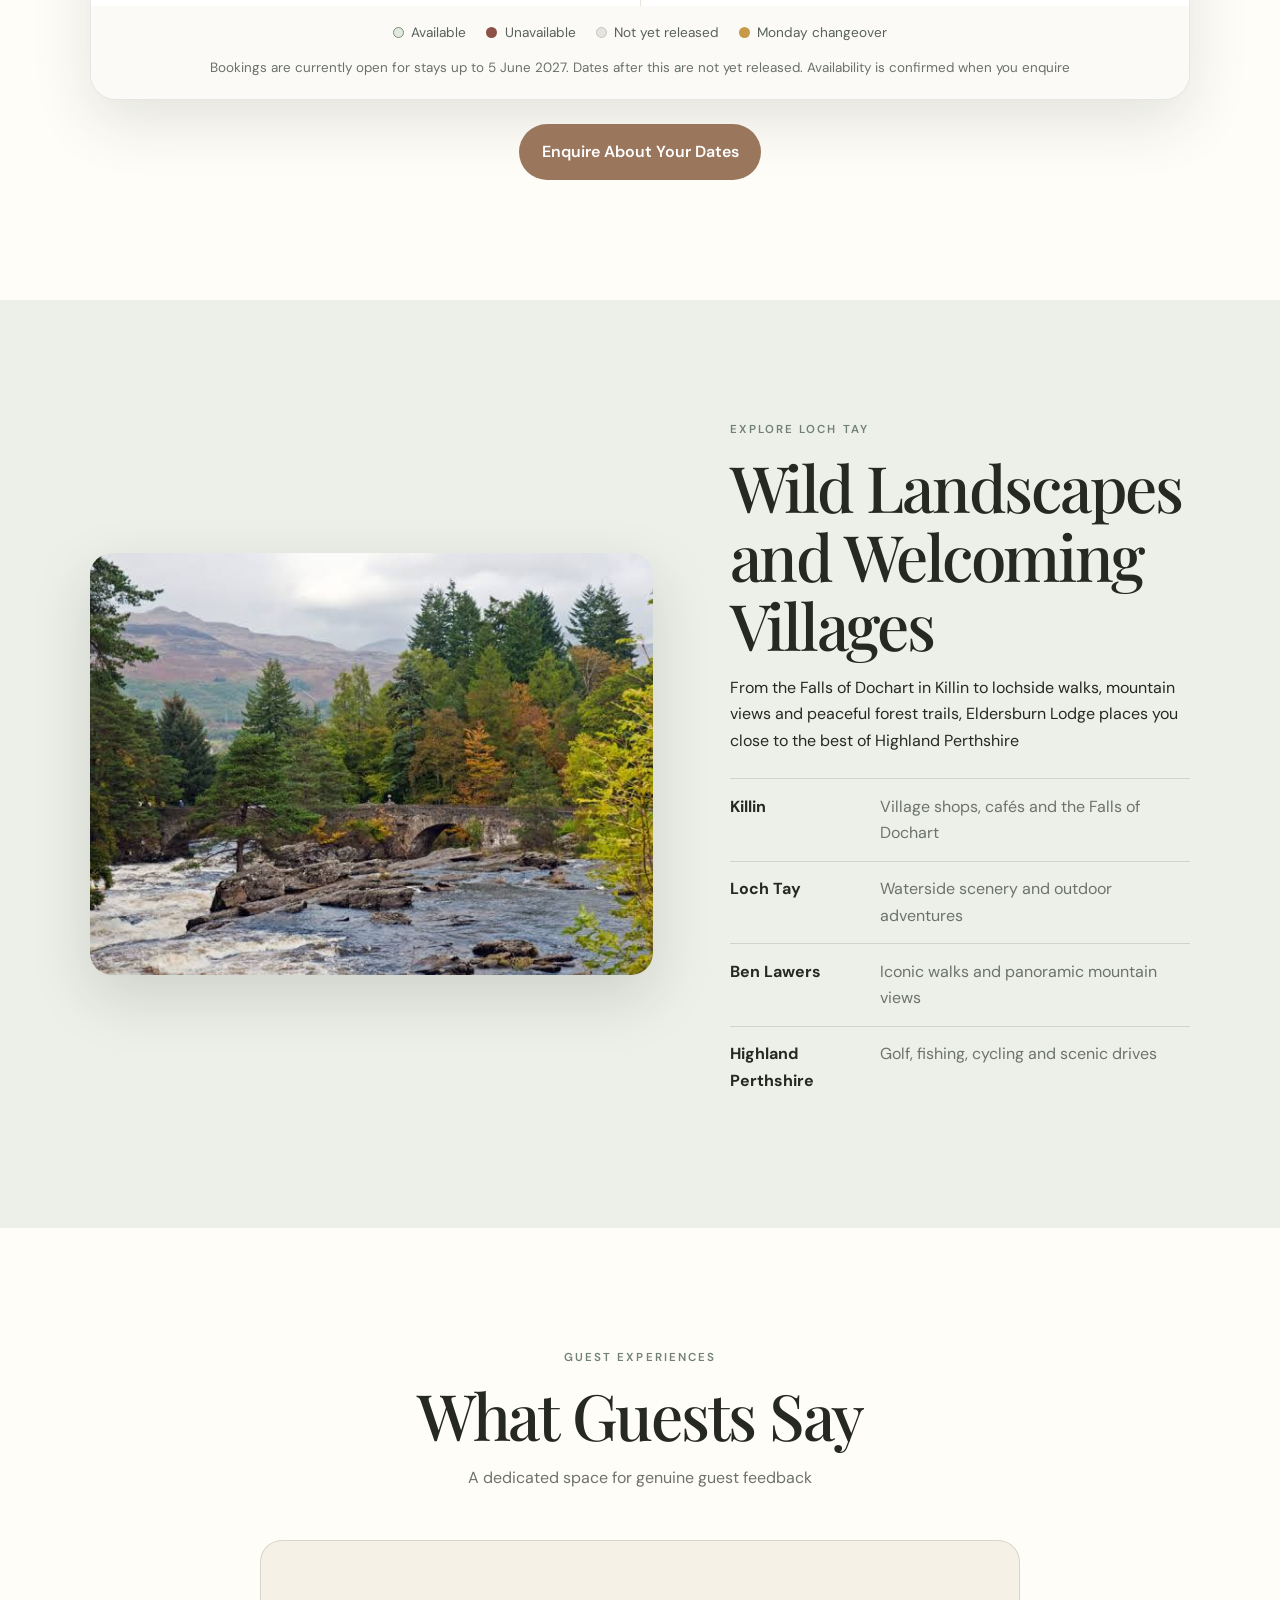
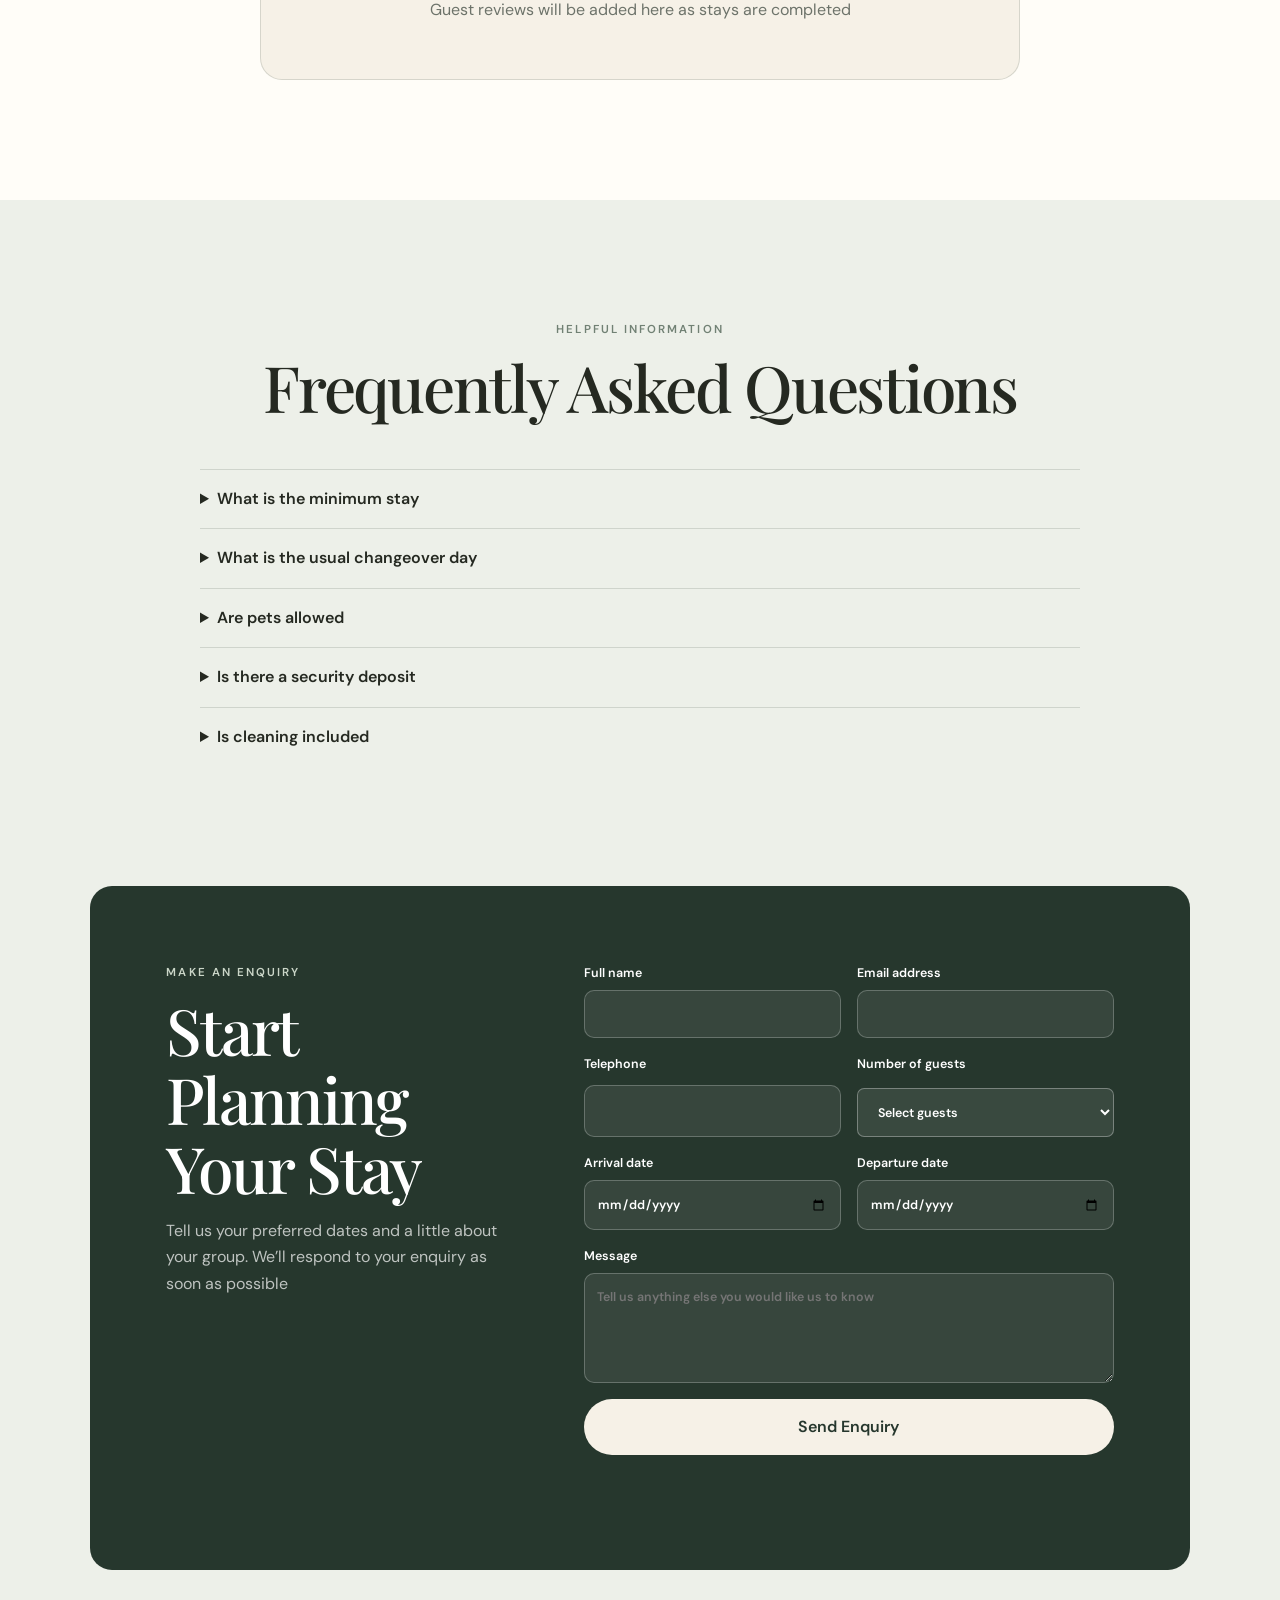
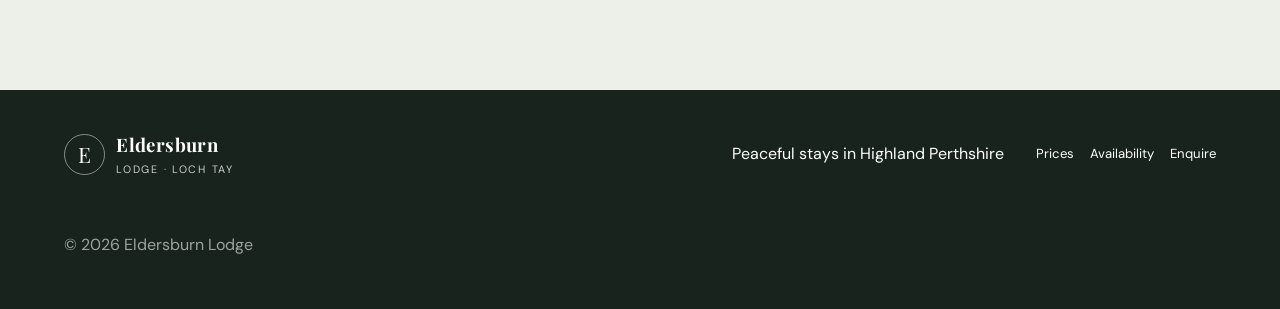
==== commit d8bde0c5: "Add files via upload Install six month booking window" ====
--- a/index.html
+++ b/index.html
@@ -107,7 +107,7 @@
       <div class="section-heading centred reveal">
         <p class="eyebrow dark">Plan your stay</p>
         <h2>Availability</h2>
-        <p>Browse upcoming availability below. Booked nights are clearly marked and Monday changeover days are highlighted</p>
+        <p>Bookings are released automatically up to six months in advance. Dates beyond that window are shown as not yet released</p>
       </div>
       <div class="calendar-shell reveal">
         <div class="calendar-topline">
@@ -124,10 +124,11 @@
         <div id="calendar-months" class="calendar-months" aria-live="polite"></div>
         <div class="calendar-key">
           <span><i class="available-dot"></i>Available</span>
-          <span><i class="booked-dot"></i>Booked</span>
+          <span><i class="booked-dot"></i>Unavailable</span>
+          <span><i class="unreleased-dot"></i>Not yet released</span>
           <span><i class="changeover-dot"></i>Monday changeover</span>
         </div>
-        <p class="calendar-note">Availability is a guide and is confirmed when you enquire. The departure date can remain available for a same-day changeover</p>
+        <p id="booking-window-note" class="calendar-note">Bookings are currently open for stays up to six months in advance. Availability is confirmed when you enquire</p>
       </div>
       <div class="availability-cta reveal">
         <a class="button button-primary" href="#contact">Enquire About Your Dates</a>
@@ -239,7 +240,7 @@
     <button id="next-photo" class="lightbox-nav next" aria-label="Next photograph">›</button>
   </dialog>
 
-  <script src="site-config.js?v=7.0"></script>
-  <script src="script.js?v=7.0"></script>
+  <script src="site-config.js?v=7.1"></script>
+  <script src="script.js?v=7.1"></script>
 </body>
 </html>
--- a/styles.css
+++ b/styles.css
@@ -260,3 +260,7 @@
 .review-card p { margin: 0; }
 .review-card p span { display:block; opacity:.7; font-size:.9rem; margin-top:.2rem; }
 .review-stars { color:#9a7b45; letter-spacing:.12em; }
+
+/* Version 7.1 booking release window */
+.day.unreleased{background:#e5e4e0;color:#8a8d89;text-decoration:none;border:1px solid #d3d1cb;box-shadow:none}
+.unreleased-dot{background:#e5e4e0;border:1px solid #c7c5bf}
